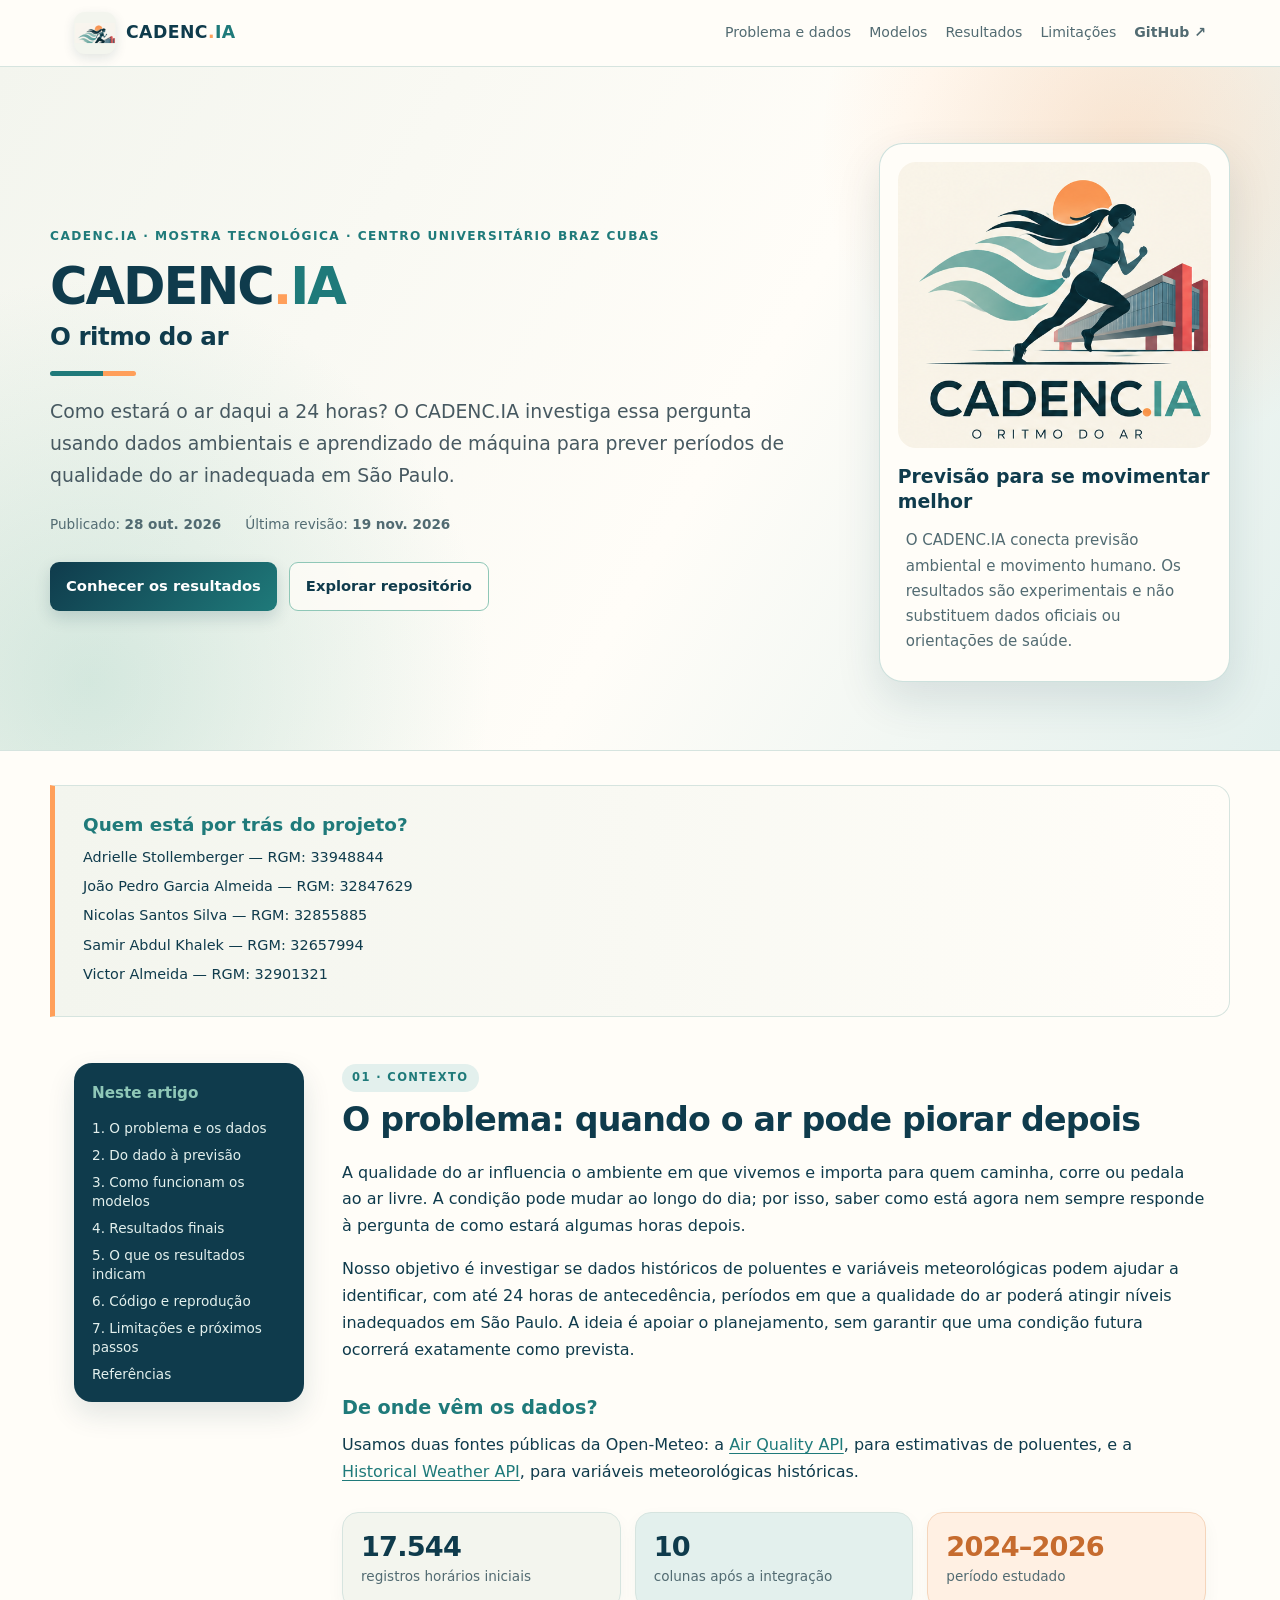
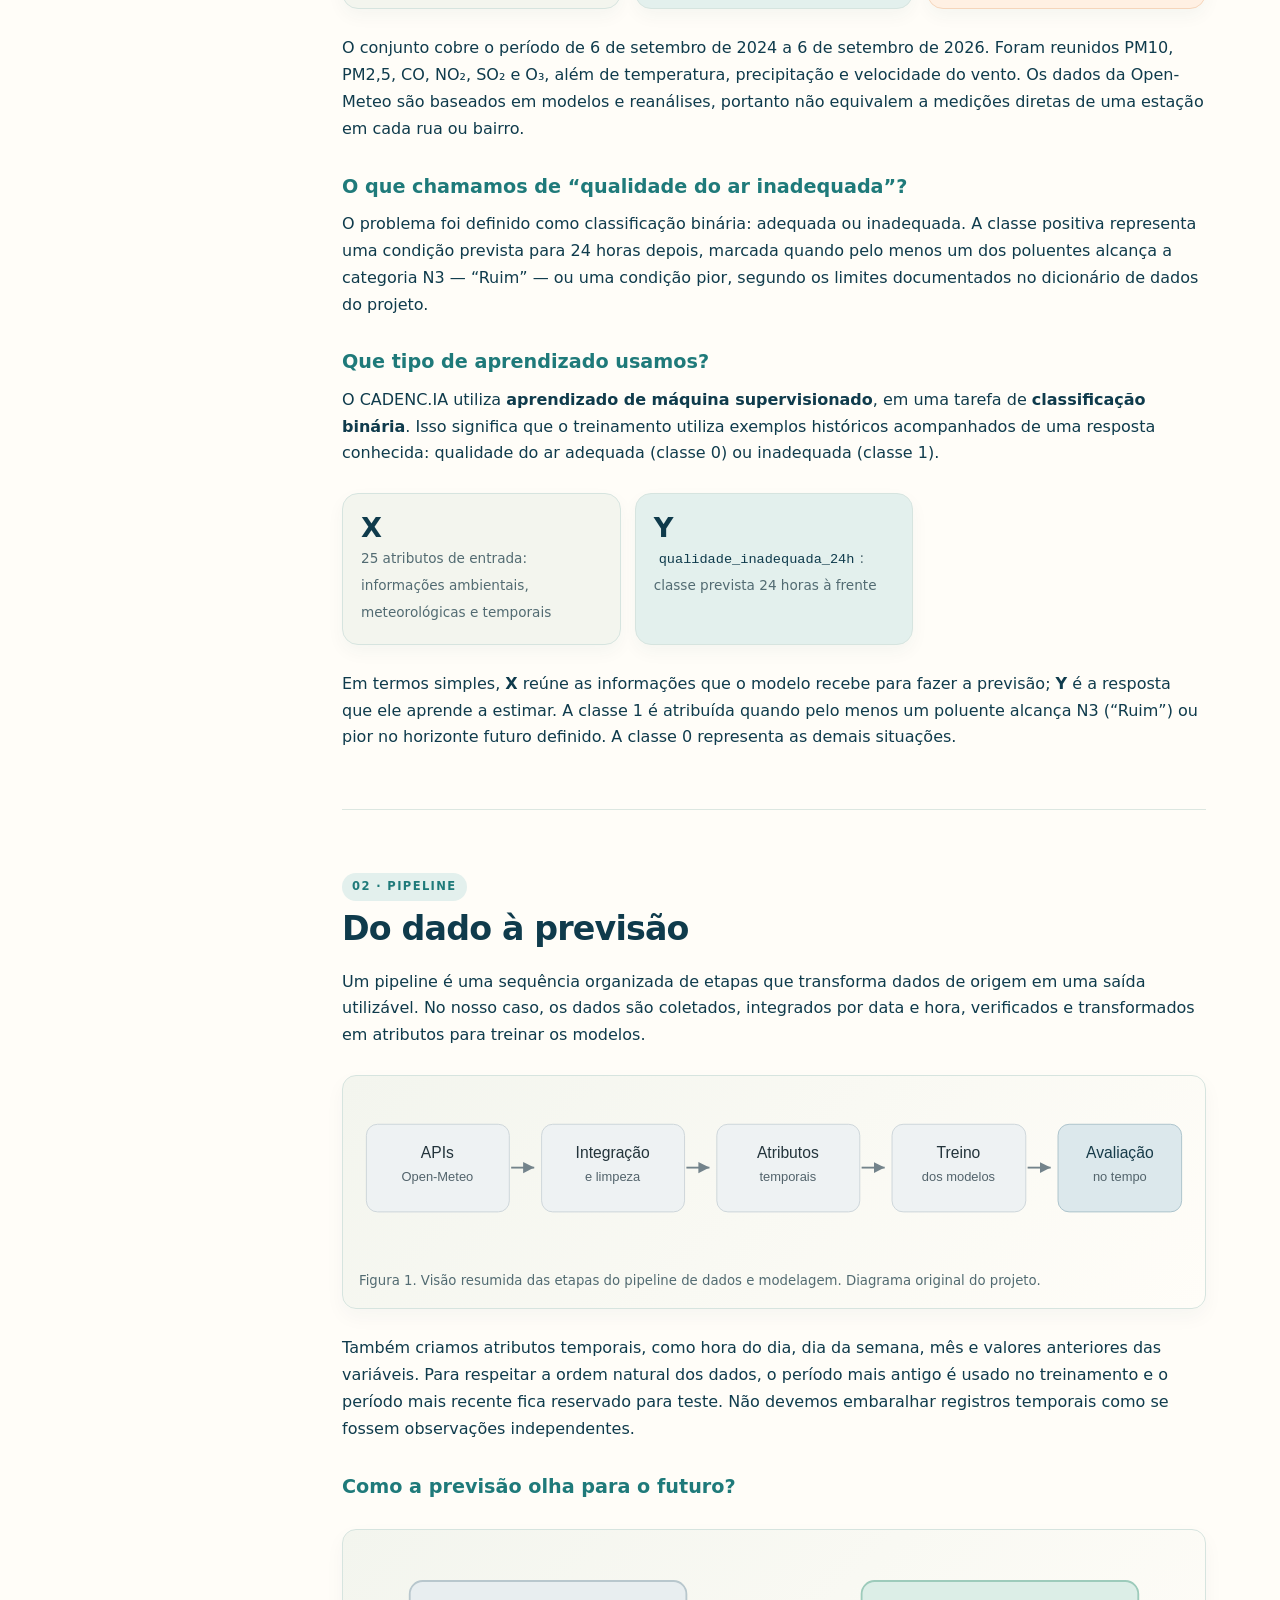
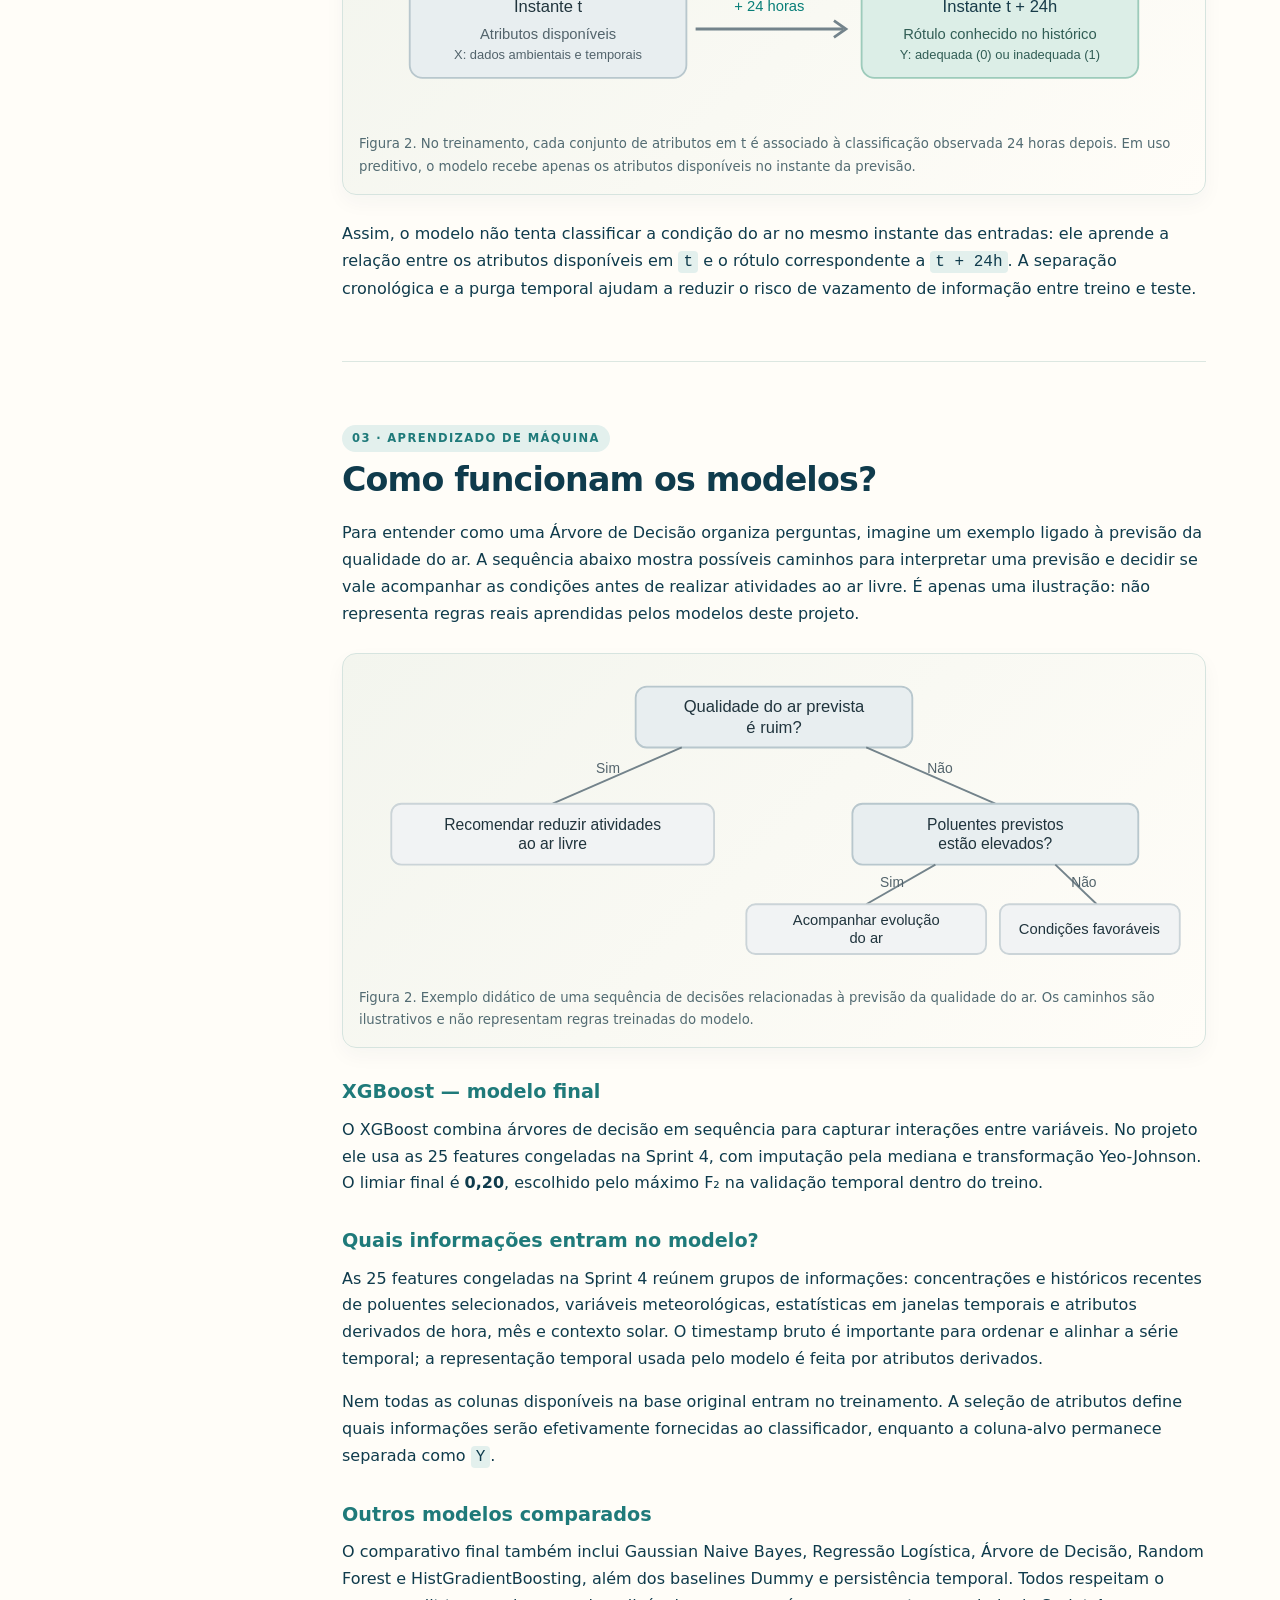
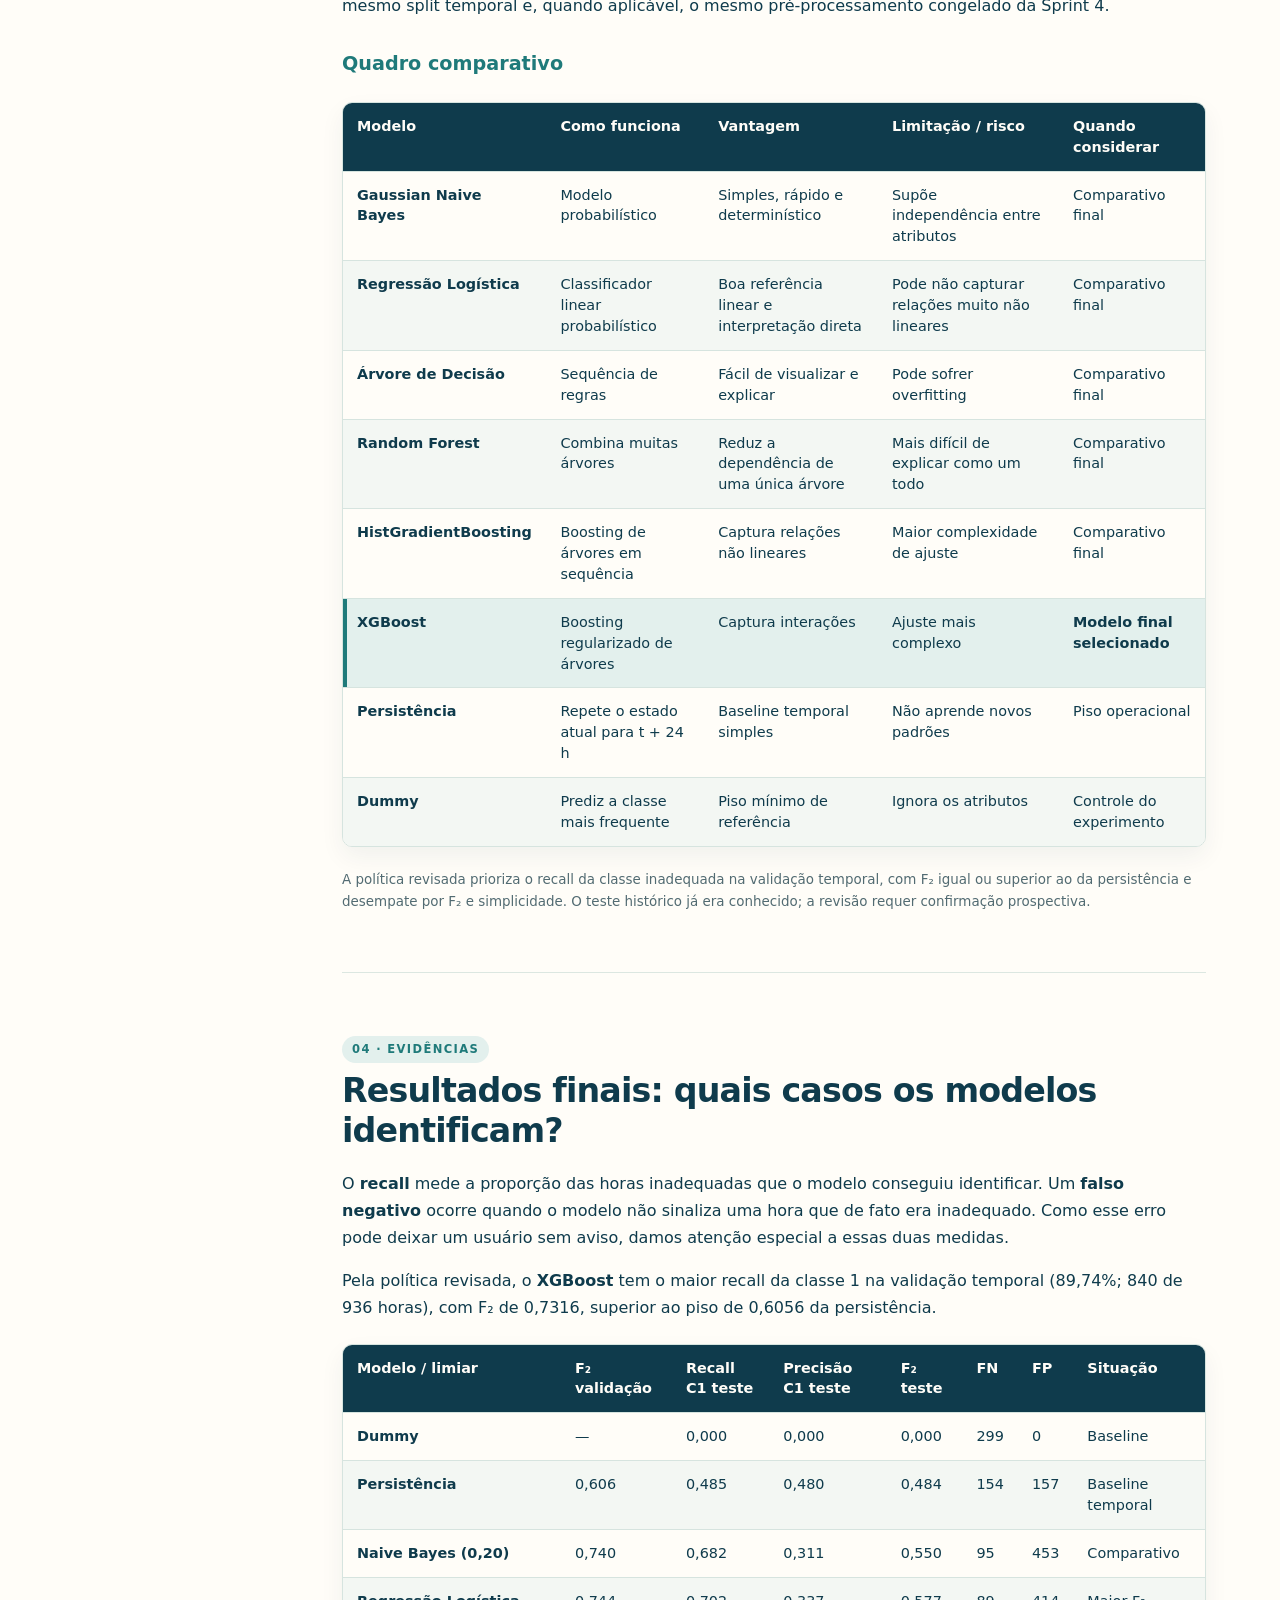
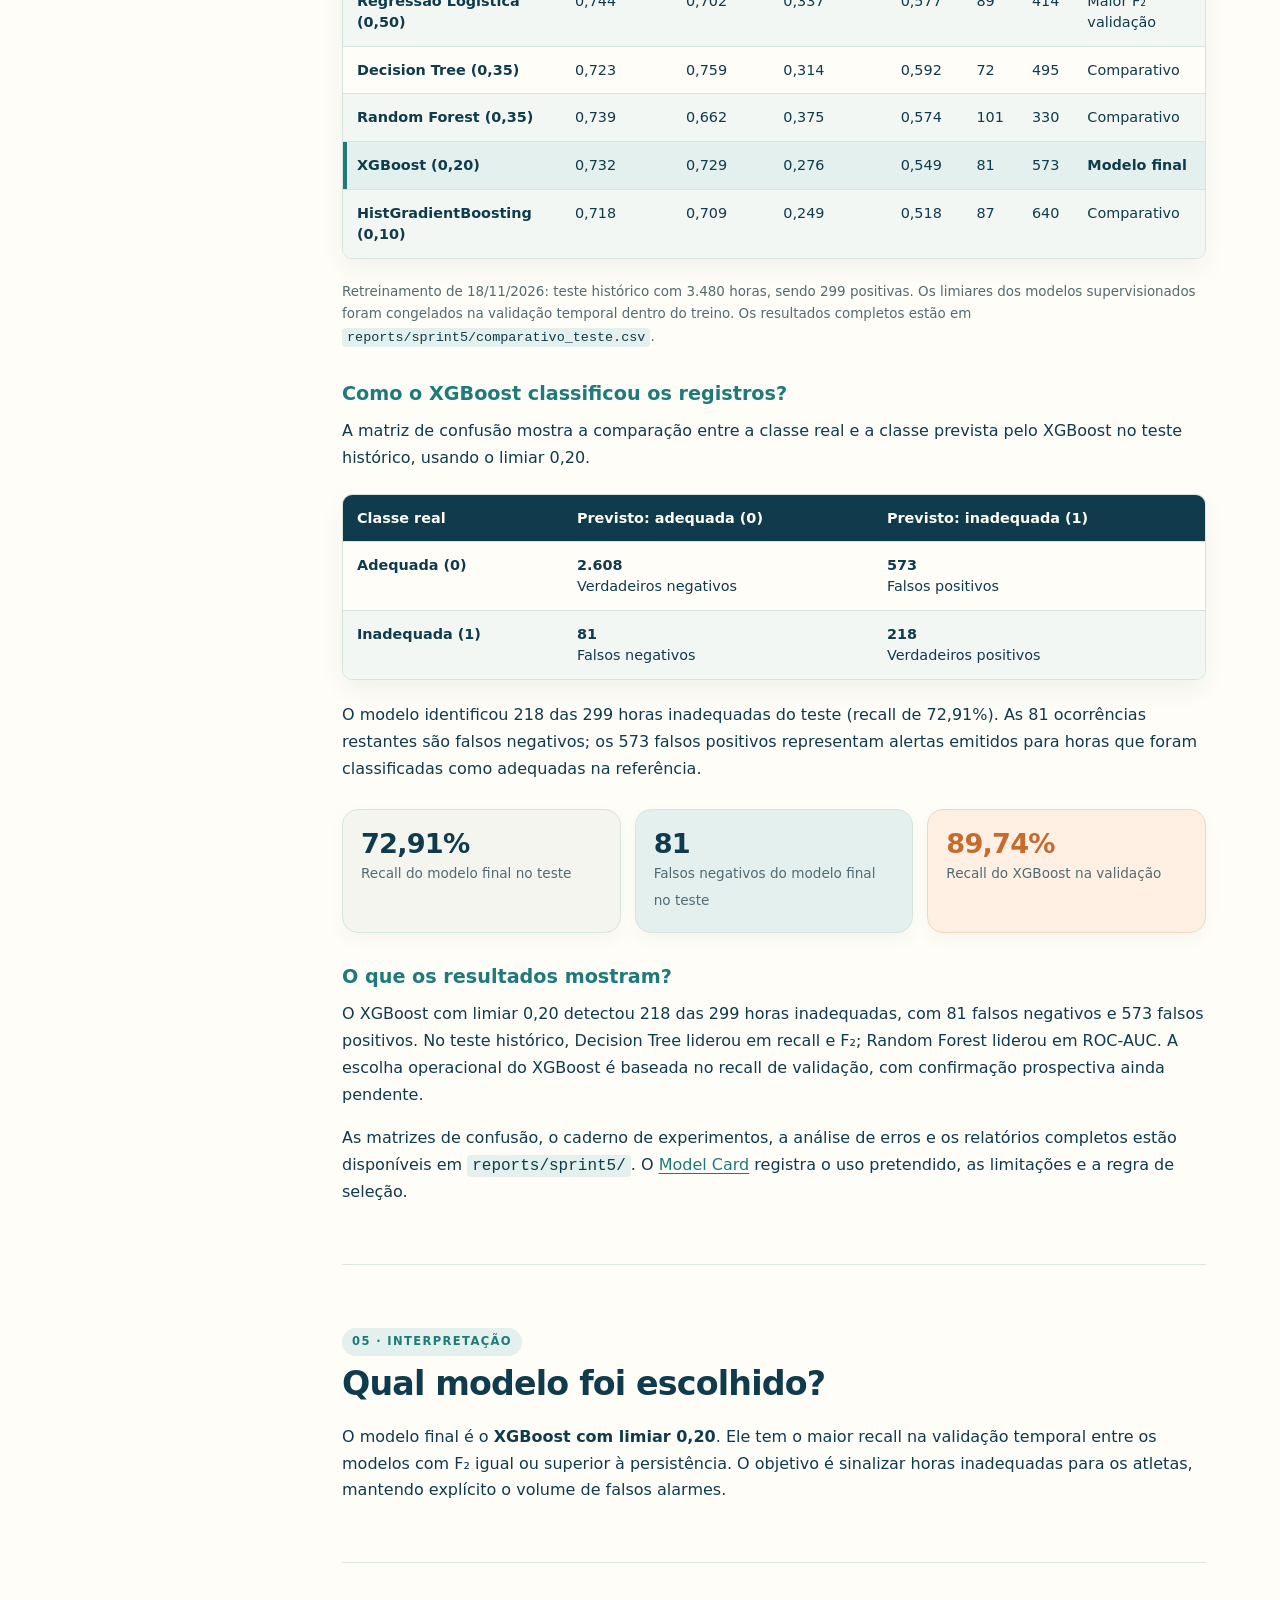
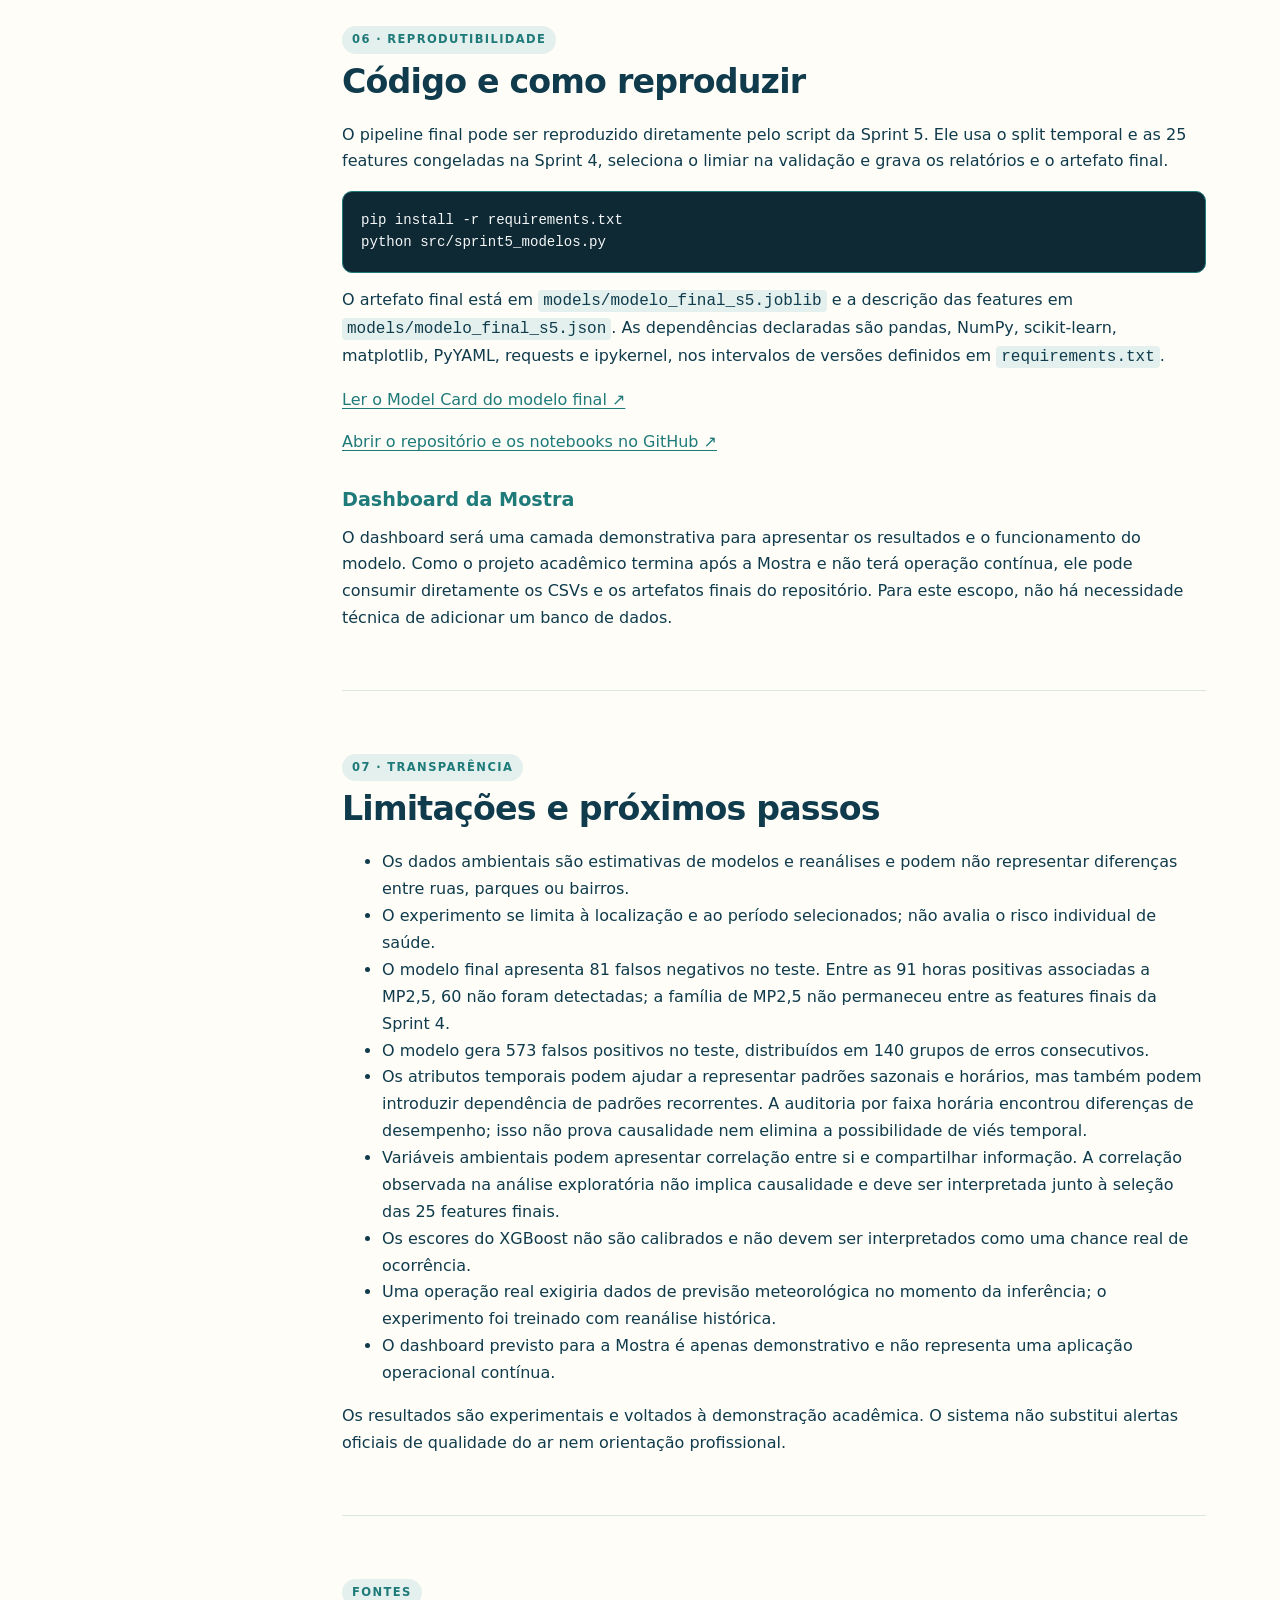
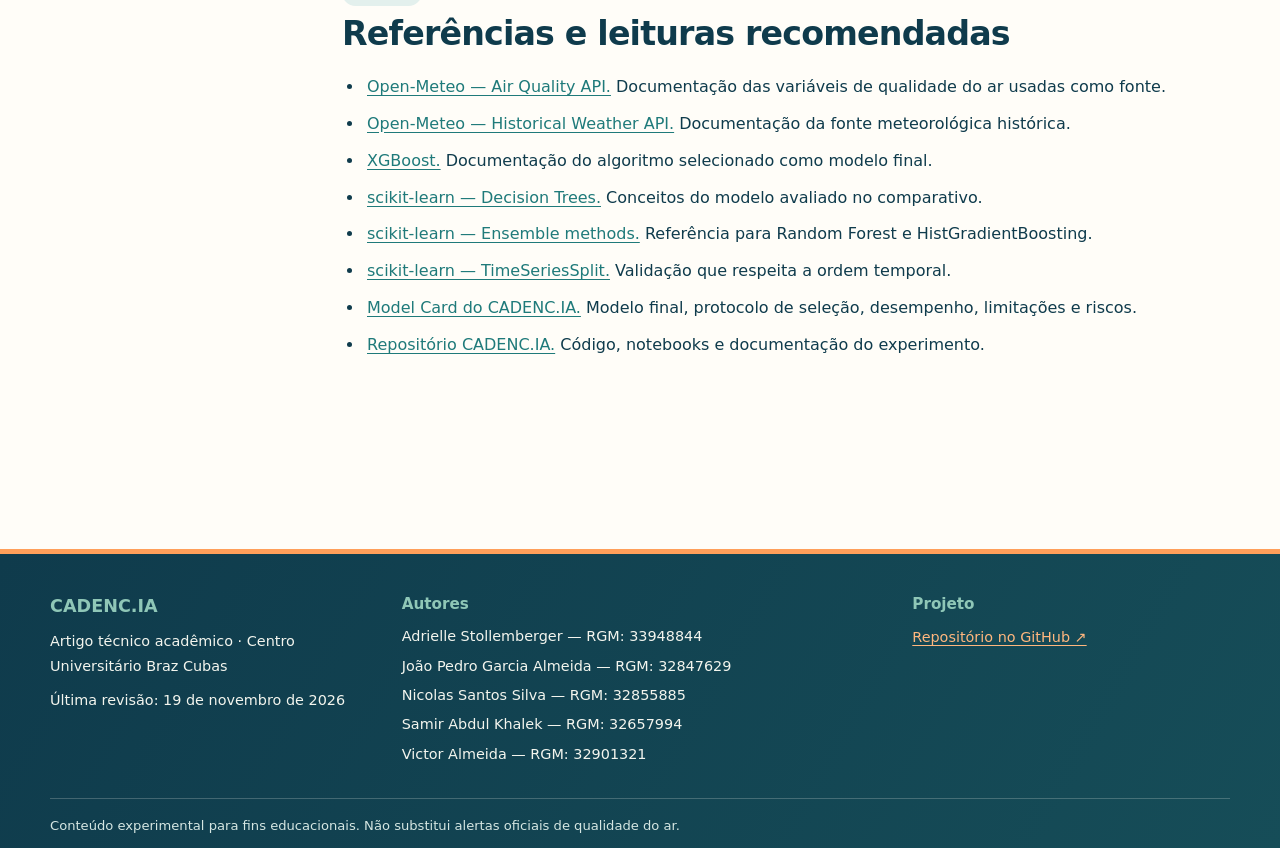
==== docs/index.html @ ec115b84 "atualização do artigo no github pages" ====
<!doctype html>
<html lang="pt-BR">
<head>
  <meta charset="utf-8">
  <meta name="viewport" content="width=device-width, initial-scale=1">
  <meta name="description" content="CADENC.IA é um projeto de inteligência artificial para prever períodos de qualidade do ar inadequada em São Paulo.">
  <title>CADENC.IA | O ritmo do ar</title>
  <link rel="stylesheet" href="assets/style.css">
</head>
<body>
  <a class="skip-link" href="#conteudo">Pular para o conteúdo</a>
  <header class="site-header">
    <div class="nav-wrap">
      <a class="brand" href="#inicio" aria-label="CADENC.IA, início">
        <img class="brand-mark" src="assets/cadencia-icone-clara.png" alt="" aria-hidden="true">
        <span>CADENC<span class="brand-dot">.</span><span class="brand-ia">IA</span></span>
      </a>
      <button class="menu-toggle" aria-expanded="false" aria-controls="site-nav">Menu</button>
      <nav id="site-nav" aria-label="Navegação principal">
        <a href="#problema">Problema e dados</a>
        <a href="#modelos">Modelos</a>
        <a href="#resultados">Resultados</a>
        <a href="#limitacoes">Limitações</a>
        <a class="nav-link" href="https://github.com/Adri22K/Projeto-TrilhaB" target="_blank" rel="noopener noreferrer">GitHub ↗</a>
      </nav>
    </div>
  </header>

  <main id="conteudo">
    <section class="hero" id="inicio">
      <div class="hero-copy">
        <p class="eyebrow">CADENC.IA · Mostra Tecnológica · Centro Universitário Braz Cubas</p>
        <h1><span class="wordmark">CADENC<span class="brand-dot">.</span><span class="brand-ia">IA</span></span><span class="hero-title-sub">O ritmo do ar</span></h1>
        <p class="hero-lead">Como estará o ar daqui a 24 horas? O CADENC.IA investiga essa pergunta usando dados ambientais e aprendizado de máquina para prever períodos de qualidade do ar inadequada em São Paulo.</p>
        <div class="meta-line"><span>Publicado: <strong>28 out. 2026</strong></span><span>Última revisão: <strong>19 nov. 2026</strong></span></div>
        <div class="hero-actions">
          <a class="button button-primary" href="#resultados">Conhecer os resultados</a>
          <a class="button button-secondary" href="https://github.com/Adri22K/Projeto-TrilhaB" target="_blank" rel="noopener noreferrer">Explorar repositório</a>
        </div>
      </div>
      <aside class="hero-note">
        <img class="hero-logo" src="assets/cadencia-logo-clara.png" alt="Logo CADENC.IA em fundo claro, com pessoa correndo, linhas de vento, sol laranja e referência visual ao MASP">
        <h2>Previsão para se movimentar melhor</h2>
        <p>O CADENC.IA conecta previsão ambiental e movimento humano. Os resultados são experimentais e não substituem dados oficiais ou orientações de saúde.</p>
      </aside>
    </section>

    <section class="authors-strip" aria-labelledby="autores-abertura">
      <h2 id="autores-abertura">Quem está por trás do projeto?</h2>
      <ul class="author-list">
        <li>Adrielle Stollemberger — RGM: 33948844</li>
        <li>João Pedro Garcia Almeida — RGM: 32847629</li>
        <li>Nicolas Santos Silva — RGM: 32855885</li>
        <li>Samir Abdul Khalek — RGM: 32657994</li>
        <li>Victor Almeida — RGM: 32901321</li>
      </ul>
    </section>

    <div class="content-grid">
      <aside class="toc">
        <h2>Neste artigo</h2>
        <nav aria-label="Índice do artigo">
          <a href="#problema">1. O problema e os dados</a>
          <a href="#pipeline">2. Do dado à previsão</a>
          <a href="#modelos">3. Como funcionam os modelos</a>
          <a href="#resultados">4. Resultados finais</a>
          <a href="#recomendacao">5. O que os resultados indicam</a>
          <a href="#reproducao">6. Código e reprodução</a>
          <a href="#limitacoes">7. Limitações e próximos passos</a>
          <a href="#referencias">Referências</a>
        </nav>
      </aside>

      <article class="article">
        <section id="problema">
          <p class="section-kicker">01 · Contexto</p>
          <h2>O problema: quando o ar pode piorar depois</h2>
          <p>A qualidade do ar influencia o ambiente em que vivemos e importa para quem caminha, corre ou pedala ao ar livre. A condição pode mudar ao longo do dia; por isso, saber como está agora nem sempre responde à pergunta de como estará algumas horas depois.</p>
          <p>Nosso objetivo é investigar se dados históricos de poluentes e variáveis meteorológicas podem ajudar a identificar, com até 24 horas de antecedência, períodos em que a qualidade do ar poderá atingir níveis inadequados em São Paulo. A ideia é apoiar o planejamento, sem garantir que uma condição futura ocorrerá exatamente como prevista.</p>
          <h3>De onde vêm os dados?</h3>
          <p>Usamos duas fontes públicas da Open-Meteo: a <a href="https://open-meteo.com/en/docs/air-quality-api" target="_blank" rel="noopener noreferrer">Air Quality API</a>, para estimativas de poluentes, e a <a href="https://open-meteo.com/en/docs/historical-weather-api" target="_blank" rel="noopener noreferrer">Historical Weather API</a>, para variáveis meteorológicas históricas.</p>
          <div class="stat-row">
            <div class="stat"><strong>17.544</strong><span>registros horários iniciais</span></div>
            <div class="stat"><strong>10</strong><span>colunas após a integração</span></div>
            <div class="stat"><strong>2024–2026</strong><span>período estudado</span></div>
          </div>
          <p>O conjunto cobre o período de 6 de setembro de 2024 a 6 de setembro de 2026. Foram reunidos PM10, PM2,5, CO, NO₂, SO₂ e O₃, além de temperatura, precipitação e velocidade do vento. Os dados da Open-Meteo são baseados em modelos e reanálises, portanto não equivalem a medições diretas de uma estação em cada rua ou bairro.</p>
          <h3>O que chamamos de “qualidade do ar inadequada”?</h3>
          <p>O problema foi definido como classificação binária: adequada ou inadequada. A classe positiva representa uma condição prevista para 24 horas depois, marcada quando pelo menos um dos poluentes alcança a categoria N3 — “Ruim” — ou uma condição pior, segundo os limites documentados no dicionário de dados do projeto.</p>
          <h3>Que tipo de aprendizado usamos?</h3>
          <p>O CADENC.IA utiliza <strong>aprendizado de máquina supervisionado</strong>, em uma tarefa de <strong>classificação binária</strong>. Isso significa que o treinamento utiliza exemplos históricos acompanhados de uma resposta conhecida: qualidade do ar adequada (classe 0) ou inadequada (classe 1).</p>
          <div class="stat-row">
            <div class="stat"><strong>X</strong><span>25 atributos de entrada: informações ambientais, meteorológicas e temporais</span></div>
            <div class="stat"><strong>Y</strong><span><code>qualidade_inadequada_24h</code>: classe prevista 24 horas à frente</span></div>
          </div>
          <p>Em termos simples, <strong>X</strong> reúne as informações que o modelo recebe para fazer a previsão; <strong>Y</strong> é a resposta que ele aprende a estimar. A classe 1 é atribuída quando pelo menos um poluente alcança N3 (“Ruim”) ou pior no horizonte futuro definido. A classe 0 representa as demais situações.</p>
        </section>

        <section id="pipeline">
          <p class="section-kicker">02 · Pipeline</p>
          <h2>Do dado à previsão</h2>
          <p>Um pipeline é uma sequência organizada de etapas que transforma dados de origem em uma saída utilizável. No nosso caso, os dados são coletados, integrados por data e hora, verificados e transformados em atributos para treinar os modelos.</p>
          <figure class="diagram">
            <svg viewBox="0 0 900 180" role="img" aria-labelledby="pipeline-title pipeline-desc">
              <title id="pipeline-title">Etapas do pipeline do CADENC.IA</title>
              <desc id="pipeline-desc">Fluxo da coleta em APIs públicas para integração e tratamento, criação de atributos, treinamento e avaliação temporal dos modelos.</desc>
              <defs><marker id="arrow" markerWidth="8" markerHeight="8" refX="6" refY="3" orient="auto"><path d="M0,0 L6,3 L0,6 Z" fill="#73838b"/></marker></defs>
              <g font-family="Arial, sans-serif" font-size="17" text-anchor="middle">
                <rect x="8" y="35" width="155" height="95" rx="12" fill="#eef2f3" stroke="#cbd4d8"/><text x="85" y="72" fill="#23343b">APIs</text><text x="85" y="96" fill="#52636b" font-size="14">Open-Meteo</text>
                <path d="M165 82 H190" stroke="#73838b" stroke-width="2" marker-end="url(#arrow)"/>
                <rect x="198" y="35" width="155" height="95" rx="12" fill="#eef2f3" stroke="#cbd4d8"/><text x="275" y="72" fill="#23343b">Integração</text><text x="275" y="96" fill="#52636b" font-size="14">e limpeza</text>
                <path d="M355 82 H380" stroke="#73838b" stroke-width="2" marker-end="url(#arrow)"/>
                <rect x="388" y="35" width="155" height="95" rx="12" fill="#eef2f3" stroke="#cbd4d8"/><text x="465" y="72" fill="#23343b">Atributos</text><text x="465" y="96" fill="#52636b" font-size="14">temporais</text>
                <path d="M545 82 H570" stroke="#73838b" stroke-width="2" marker-end="url(#arrow)"/>
                <rect x="578" y="35" width="145" height="95" rx="12" fill="#eef2f3" stroke="#cbd4d8"/><text x="650" y="72" fill="#23343b">Treino</text><text x="650" y="96" fill="#52636b" font-size="14">dos modelos</text>
                <path d="M725 82 H750" stroke="#73838b" stroke-width="2" marker-end="url(#arrow)"/>
                <rect x="758" y="35" width="134" height="95" rx="12" fill="#dce8ec" stroke="#a9c0c9"/><text x="825" y="72" fill="#173b49">Avaliação</text><text x="825" y="96" fill="#52636b" font-size="14">no tempo</text>
              </g>
            </svg>
            <figcaption>Figura 1. Visão resumida das etapas do pipeline de dados e modelagem. Diagrama original do projeto.</figcaption>
          </figure>
          <p>Também criamos atributos temporais, como hora do dia, dia da semana, mês e valores anteriores das variáveis. Para respeitar a ordem natural dos dados, o período mais antigo é usado no treinamento e o período mais recente fica reservado para teste. Não devemos embaralhar registros temporais como se fossem observações independentes.</p>
          <h3>Como a previsão olha para o futuro?</h3>
          <figure class="diagram">
            <svg viewBox="0 0 900 190" role="img" aria-labelledby="future-title future-desc">
              <title id="future-title">Previsão da qualidade do ar 24 horas à frente</title>
              <desc id="future-desc">As variáveis de entrada são observadas no instante t; o rótulo usado no treinamento corresponde à condição de qualidade do ar em t mais 24 horas.</desc>
              <g font-family="Arial, sans-serif" text-anchor="middle">
                <rect x="55" y="38" width="300" height="105" rx="14" fill="#e8eef0" stroke="#b8c7cd" stroke-width="2"/>
                <text x="205" y="72" font-size="18" fill="#20343d">Instante t</text>
                <text x="205" y="101" font-size="16" fill="#52636b">Atributos disponíveis</text>
                <text x="205" y="123" font-size="14" fill="#52636b">X: dados ambientais e temporais</text>
                <path d="M365 90 H525" stroke="#73838b" stroke-width="3"/>
                <path d="M515 81 L528 90 L515 99" fill="none" stroke="#73838b" stroke-width="3"/>
                <text x="445" y="70" font-size="16" fill="#087e78">+ 24 horas</text>
                <rect x="545" y="38" width="300" height="105" rx="14" fill="#dceee7" stroke="#9dcbbb" stroke-width="2"/>
                <text x="695" y="72" font-size="18" fill="#173b49">Instante t + 24h</text>
                <text x="695" y="101" font-size="16" fill="#315d55">Rótulo conhecido no histórico</text>
                <text x="695" y="123" font-size="14" fill="#315d55">Y: adequada (0) ou inadequada (1)</text>
              </g>
            </svg>
            <figcaption>Figura 2. No treinamento, cada conjunto de atributos em t é associado à classificação observada 24 horas depois. Em uso preditivo, o modelo recebe apenas os atributos disponíveis no instante da previsão.</figcaption>
          </figure>
          <p>Assim, o modelo não tenta classificar a condição do ar no mesmo instante das entradas: ele aprende a relação entre os atributos disponíveis em <code>t</code> e o rótulo correspondente a <code>t + 24h</code>. A separação cronológica e a purga temporal ajudam a reduzir o risco de vazamento de informação entre treino e teste.</p>
        </section>

        <section id="modelos">
          <p class="section-kicker">03 · Aprendizado de máquina</p>
          <h2>Como funcionam os modelos?</h2>
          <p>Para entender como uma Árvore de Decisão organiza perguntas, imagine um exemplo ligado à previsão da qualidade do ar. A sequência abaixo mostra possíveis caminhos para interpretar uma previsão e decidir se vale acompanhar as condições antes de realizar atividades ao ar livre. É apenas uma ilustração: não representa regras reais aprendidas pelos modelos deste projeto.</p>
          <figure class="diagram">
            <svg viewBox="0 0 900 330" role="img" aria-labelledby="tree-title tree-desc">
              <title id="tree-title">Exemplo didático de decisões sobre a qualidade do ar</title>
              <desc id="tree-desc">A pergunta inicial é se a qualidade do ar prevista é ruim. Se sim, recomenda-se reduzir atividades ao ar livre. Se não, verifica-se se os poluentes previstos estão elevados. Se estiverem, acompanha-se a evolução do ar; caso contrário, as condições são consideradas favoráveis neste exemplo ilustrativo.</desc>
              <g font-family="Arial, sans-serif" text-anchor="middle">
                <rect x="300" y="18" width="300" height="66" rx="12" fill="#e8eef0" stroke="#b8c7cd" stroke-width="2"/>
                <text x="450" y="46" font-size="18" fill="#20343d">Qualidade do ar prevista</text>
                <text x="450" y="68" font-size="18" fill="#20343d">é ruim?</text>
                <path d="M350 84 L210 145" stroke="#73838b" stroke-width="2" fill="none"/>
                <path d="M550 84 L690 145" stroke="#73838b" stroke-width="2" fill="none"/>
                <text x="270" y="112" font-size="15" fill="#52636b">Sim</text>
                <text x="630" y="112" font-size="15" fill="#52636b">Não</text>
                <rect x="35" y="145" width="350" height="66" rx="11" fill="#f1f3f4" stroke="#cbd4d8" stroke-width="2"/>
                <text x="210" y="173" font-size="17" fill="#20343d">Recomendar reduzir atividades</text>
                <text x="210" y="194" font-size="17" fill="#20343d">ao ar livre</text>
                <rect x="535" y="145" width="310" height="66" rx="11" fill="#e8eef0" stroke="#b8c7cd" stroke-width="2"/>
                <text x="690" y="173" font-size="17" fill="#20343d">Poluentes previstos</text>
                <text x="690" y="194" font-size="17" fill="#20343d">estão elevados?</text>
                <path d="M625 211 L550 254" stroke="#73838b" stroke-width="2" fill="none"/>
                <path d="M755 211 L800 254" stroke="#73838b" stroke-width="2" fill="none"/>
                <text x="578" y="235" font-size="15" fill="#52636b">Sim</text>
                <text x="786" y="235" font-size="15" fill="#52636b">Não</text>
                <rect x="420" y="254" width="260" height="54" rx="10" fill="#f1f3f4" stroke="#cbd4d8" stroke-width="2"/>
                <text x="550" y="276" font-size="16" fill="#20343d">Acompanhar evolução</text>
                <text x="550" y="296" font-size="16" fill="#20343d">do ar</text>
                <rect x="695" y="254" width="195" height="54" rx="10" fill="#f1f3f4" stroke="#cbd4d8" stroke-width="2"/>
                <text x="792" y="286" font-size="16" fill="#20343d">Condições favoráveis</text>
              </g>
            </svg>
            <figcaption>Figura 2. Exemplo didático de uma sequência de decisões relacionadas à previsão da qualidade do ar. Os caminhos são ilustrativos e não representam regras treinadas do modelo.</figcaption>
          </figure>
          <h3>XGBoost — modelo final</h3>
          <p>O XGBoost combina árvores de decisão em sequência para capturar interações entre variáveis. No projeto ele usa as 25 features congeladas na Sprint 4, com imputação pela mediana e transformação Yeo-Johnson. O limiar final é <strong>0,20</strong>, escolhido pelo máximo F₂ na validação temporal dentro do treino.</p>
          <h3>Quais informações entram no modelo?</h3>
          <p>As 25 features congeladas na Sprint 4 reúnem grupos de informações: concentrações e históricos recentes de poluentes selecionados, variáveis meteorológicas, estatísticas em janelas temporais e atributos derivados de hora, mês e contexto solar. O timestamp bruto é importante para ordenar e alinhar a série temporal; a representação temporal usada pelo modelo é feita por atributos derivados.</p>
          <p>Nem todas as colunas disponíveis na base original entram no treinamento. A seleção de atributos define quais informações serão efetivamente fornecidas ao classificador, enquanto a coluna-alvo permanece separada como <code>Y</code>.</p>
          <h3>Outros modelos comparados</h3>
          <p>O comparativo final também inclui Gaussian Naive Bayes, Regressão Logística, Árvore de Decisão, Random Forest e HistGradientBoosting, além dos baselines Dummy e persistência temporal. Todos respeitam o mesmo split temporal e, quando aplicável, o mesmo pré-processamento congelado da Sprint 4.</p>
          <h3>Quadro comparativo</h3>
          <div class="table-wrap">
            <table>
              <thead><tr><th>Modelo</th><th>Como funciona</th><th>Vantagem</th><th>Limitação / risco</th><th>Quando considerar</th></tr></thead>
              <tbody>
                <tr><th>Gaussian Naive Bayes</th><td>Modelo probabilístico</td><td>Simples, rápido e determinístico</td><td>Supõe independência entre atributos</td><td>Comparativo final</td></tr>
                <tr><th>Regressão Logística</th><td>Classificador linear probabilístico</td><td>Boa referência linear e interpretação direta</td><td>Pode não capturar relações muito não lineares</td><td>Comparativo final</td></tr>
                <tr><th>Árvore de Decisão</th><td>Sequência de regras</td><td>Fácil de visualizar e explicar</td><td>Pode sofrer overfitting</td><td>Comparativo final</td></tr>
                <tr><th>Random Forest</th><td>Combina muitas árvores</td><td>Reduz a dependência de uma única árvore</td><td>Mais difícil de explicar como um todo</td><td>Comparativo final</td></tr>
                <tr><th>HistGradientBoosting</th><td>Boosting de árvores em sequência</td><td>Captura relações não lineares</td><td>Maior complexidade de ajuste</td><td>Comparativo final</td></tr>
                <tr class="highlight"><th>XGBoost</th><td>Boosting regularizado de árvores</td><td>Captura interações</td><td>Ajuste mais complexo</td><td><strong>Modelo final selecionado</strong></td></tr>
                <tr><th>Persistência</th><td>Repete o estado atual para t + 24 h</td><td>Baseline temporal simples</td><td>Não aprende novos padrões</td><td>Piso operacional</td></tr>
                <tr><th>Dummy</th><td>Prediz a classe mais frequente</td><td>Piso mínimo de referência</td><td>Ignora os atributos</td><td>Controle do experimento</td></tr>
              </tbody>
            </table>
          </div>
          <p class="small-note">A política revisada prioriza o recall da classe inadequada na validação temporal, com F₂ igual ou superior ao da persistência e desempate por F₂ e simplicidade. O teste histórico já era conhecido; a revisão requer confirmação prospectiva.</p>
        </section>

        <section id="resultados">
          <p class="section-kicker">04 · Evidências</p>
          <h2>Resultados finais: quais casos os modelos identificam?</h2>
          <p>O <strong>recall</strong> mede a proporção das horas inadequadas que o modelo conseguiu identificar. Um <strong>falso negativo</strong> ocorre quando o modelo não sinaliza uma hora que de fato era inadequado. Como esse erro pode deixar um usuário sem aviso, damos atenção especial a essas duas medidas.</p>
          <p>Pela política revisada, o <strong>XGBoost</strong> tem o maior recall da classe 1 na validação temporal (89,74%; 840 de 936 horas), com F₂ de 0,7316, superior ao piso de 0,6056 da persistência.</p>
          <div class="table-wrap">
            <table>
              <thead><tr><th>Modelo / limiar</th><th>F₂ validação</th><th>Recall C1 teste</th><th>Precisão C1 teste</th><th>F₂ teste</th><th>FN</th><th>FP</th><th>Situação</th></tr></thead>
              <tbody>
                <tr><th>Dummy</th><td>—</td><td>0,000</td><td>0,000</td><td>0,000</td><td>299</td><td>0</td><td>Baseline</td></tr>
                <tr><th>Persistência</th><td>0,606</td><td>0,485</td><td>0,480</td><td>0,484</td><td>154</td><td>157</td><td>Baseline temporal</td></tr>
                <tr><th>Naive Bayes (0,20)</th><td>0,740</td><td>0,682</td><td>0,311</td><td>0,550</td><td>95</td><td>453</td><td>Comparativo</td></tr>
                <tr><th>Regressão Logística (0,50)</th><td>0,744</td><td>0,702</td><td>0,337</td><td>0,577</td><td>89</td><td>414</td><td>Maior F₂ validação</td></tr>
                <tr><th>Decision Tree (0,35)</th><td>0,723</td><td>0,759</td><td>0,314</td><td>0,592</td><td>72</td><td>495</td><td>Comparativo</td></tr>
                <tr><th>Random Forest (0,35)</th><td>0,739</td><td>0,662</td><td>0,375</td><td>0,574</td><td>101</td><td>330</td><td>Comparativo</td></tr>
                <tr class="highlight"><th>XGBoost (0,20)</th><td>0,732</td><td>0,729</td><td>0,276</td><td>0,549</td><td>81</td><td>573</td><td><strong>Modelo final</strong></td></tr>
                <tr><th>HistGradientBoosting (0,10)</th><td>0,718</td><td>0,709</td><td>0,249</td><td>0,518</td><td>87</td><td>640</td><td>Comparativo</td></tr>
              </tbody>
            </table>
          </div>
          <p class="small-note">Retreinamento de 18/11/2026: teste histórico com 3.480 horas, sendo 299 positivas. Os limiares dos modelos supervisionados foram congelados na validação temporal dentro do treino. Os resultados completos estão em <code>reports/sprint5/comparativo_teste.csv</code>.</p>
          <h3>Como o XGBoost classificou os registros?</h3>
          <p>A matriz de confusão mostra a comparação entre a classe real e a classe prevista pelo XGBoost no teste histórico, usando o limiar 0,20.</p>
          <div class="table-wrap">
            <table>
              <thead><tr><th>Classe real</th><th>Previsto: adequada (0)</th><th>Previsto: inadequada (1)</th></tr></thead>
              <tbody>
                <tr><th>Adequada (0)</th><td><strong>2.608</strong><br>Verdadeiros negativos</td><td><strong>573</strong><br>Falsos positivos</td></tr>
                <tr><th>Inadequada (1)</th><td><strong>81</strong><br>Falsos negativos</td><td><strong>218</strong><br>Verdadeiros positivos</td></tr>
              </tbody>
            </table>
          </div>
          <p>O modelo identificou 218 das 299 horas inadequadas do teste (recall de 72,91%). As 81 ocorrências restantes são falsos negativos; os 573 falsos positivos representam alertas emitidos para horas que foram classificadas como adequadas na referência.</p>
          <div class="stat-row">
            <div class="stat"><strong>72,91%</strong><span>Recall do modelo final no teste</span></div>
            <div class="stat"><strong>81</strong><span>Falsos negativos do modelo final no teste</span></div>
            <div class="stat"><strong>89,74%</strong><span>Recall do XGBoost na validação</span></div>
          </div>
          <h3>O que os resultados mostram?</h3>
          <p>O XGBoost com limiar 0,20 detectou 218 das 299 horas inadequadas, com 81 falsos negativos e 573 falsos positivos. No teste histórico, Decision Tree liderou em recall e F₂; Random Forest liderou em ROC-AUC. A escolha operacional do XGBoost é baseada no recall de validação, com confirmação prospectiva ainda pendente.</p>
          <p>As matrizes de confusão, o caderno de experimentos, a análise de erros e os relatórios completos estão disponíveis em <code>reports/sprint5/</code>. O <a class="text-link" href="Model_Card.md">Model Card</a> registra o uso pretendido, as limitações e a regra de seleção.</p>
        </section>

        <section id="recomendacao">
          <p class="section-kicker">05 · Interpretação</p>
          <h2>Qual modelo foi escolhido?</h2>
          <p>O modelo final é o <strong>XGBoost com limiar 0,20</strong>. Ele tem o maior recall na validação temporal entre os modelos com F₂ igual ou superior à persistência. O objetivo é sinalizar horas inadequadas para os atletas, mantendo explícito o volume de falsos alarmes.</p>
        </section>

        <section id="reproducao">
          <p class="section-kicker">06 · Reprodutibilidade</p>
          <h2>Código e como reproduzir</h2>
          <p>O pipeline final pode ser reproduzido diretamente pelo script da Sprint 5. Ele usa o split temporal e as 25 features congeladas na Sprint 4, seleciona o limiar na validação e grava os relatórios e o artefato final.</p>
          <pre><code>pip install -r requirements.txt
python src/sprint5_modelos.py</code></pre>
          <p>O artefato final está em <code>models/modelo_final_s5.joblib</code> e a descrição das features em <code>models/modelo_final_s5.json</code>. As dependências declaradas são pandas, NumPy, scikit-learn, matplotlib, PyYAML, requests e ipykernel, nos intervalos de versões definidos em <code>requirements.txt</code>.</p>
          <p><a class="text-link" href="Model_Card.md">Ler o Model Card do modelo final ↗</a></p>
          <p><a class="text-link" href="https://github.com/Adri22K/Projeto-TrilhaB" target="_blank" rel="noopener noreferrer">Abrir o repositório e os notebooks no GitHub ↗</a></p>
          <h3>Dashboard da Mostra</h3>
          <p>O dashboard será uma camada demonstrativa para apresentar os resultados e o funcionamento do modelo. Como o projeto acadêmico termina após a Mostra e não terá operação contínua, ele pode consumir diretamente os CSVs e os artefatos finais do repositório. Para este escopo, não há necessidade técnica de adicionar um banco de dados.</p>
        </section>

        <section id="limitacoes">
          <p class="section-kicker">07 · Transparência</p>
          <h2>Limitações e próximos passos</h2>
          <ul>
            <li>Os dados ambientais são estimativas de modelos e reanálises e podem não representar diferenças entre ruas, parques ou bairros.</li>
            <li>O experimento se limita à localização e ao período selecionados; não avalia o risco individual de saúde.</li>
            <li>O modelo final apresenta 81 falsos negativos no teste. Entre as 91 horas positivas associadas a MP2,5, 60 não foram detectadas; a família de MP2,5 não permaneceu entre as features finais da Sprint 4.</li>
            <li>O modelo gera 573 falsos positivos no teste, distribuídos em 140 grupos de erros consecutivos.</li>
            <li>Os atributos temporais podem ajudar a representar padrões sazonais e horários, mas também podem introduzir dependência de padrões recorrentes. A auditoria por faixa horária encontrou diferenças de desempenho; isso não prova causalidade nem elimina a possibilidade de viés temporal.</li>
            <li>Variáveis ambientais podem apresentar correlação entre si e compartilhar informação. A correlação observada na análise exploratória não implica causalidade e deve ser interpretada junto à seleção das 25 features finais.</li>
            <li>Os escores do XGBoost não são calibrados e não devem ser interpretados como uma chance real de ocorrência.</li>
            <li>Uma operação real exigiria dados de previsão meteorológica no momento da inferência; o experimento foi treinado com reanálise histórica.</li>
            <li>O dashboard previsto para a Mostra é apenas demonstrativo e não representa uma aplicação operacional contínua.</li>
          </ul>
          <p>Os resultados são experimentais e voltados à demonstração acadêmica. O sistema não substitui alertas oficiais de qualidade do ar nem orientação profissional.</p>
        </section>

        <section id="referencias">
          <p class="section-kicker">Fontes</p>
          <h2>Referências e leituras recomendadas</h2>
          <ul class="reference-list">
            <li><a href="https://open-meteo.com/en/docs/air-quality-api" target="_blank" rel="noopener noreferrer">Open-Meteo — Air Quality API.</a> Documentação das variáveis de qualidade do ar usadas como fonte.</li>
            <li><a href="https://open-meteo.com/en/docs/historical-weather-api" target="_blank" rel="noopener noreferrer">Open-Meteo — Historical Weather API.</a> Documentação da fonte meteorológica histórica.</li>
            <li><a href="https://xgboost.readthedocs.io/" target="_blank" rel="noopener noreferrer">XGBoost.</a> Documentação do algoritmo selecionado como modelo final.</li>
            <li><a href="https://scikit-learn.org/stable/modules/tree.html" target="_blank" rel="noopener noreferrer">scikit-learn — Decision Trees.</a> Conceitos do modelo avaliado no comparativo.</li>
            <li><a href="https://scikit-learn.org/stable/modules/ensemble.html" target="_blank" rel="noopener noreferrer">scikit-learn — Ensemble methods.</a> Referência para Random Forest e HistGradientBoosting.</li>
            <li><a href="https://scikit-learn.org/stable/modules/generated/sklearn.model_selection.TimeSeriesSplit.html" target="_blank" rel="noopener noreferrer">scikit-learn — TimeSeriesSplit.</a> Validação que respeita a ordem temporal.</li>
            <li><a href="Model_Card.md">Model Card do CADENC.IA.</a> Modelo final, protocolo de seleção, desempenho, limitações e riscos.</li>
            <li><a href="https://github.com/Adri22K/Projeto-TrilhaB" target="_blank" rel="noopener noreferrer">Repositório CADENC.IA.</a> Código, notebooks e documentação do experimento.</li>
          </ul>
        </section>
      </article>
    </div>
  </main>

  <footer class="site-footer">
    <div class="footer-grid">
      <div>
        <h2>CADENC.IA</h2>
        <p>Artigo técnico acadêmico · Centro Universitário Braz Cubas</p>
        <p>Última revisão: 19 de novembro de 2026</p>
      </div>
      <div>
        <h3>Autores</h3>
        <ul class="author-list">
          <li>Adrielle Stollemberger — RGM: 33948844</li>
          <li>João Pedro Garcia Almeida — RGM: 32847629</li>
          <li>Nicolas Santos Silva — RGM: 32855885</li>
          <li>Samir Abdul Khalek — RGM: 32657994</li>
          <li>Victor Almeida — RGM: 32901321</li>
        </ul>
      </div>
      <div>
        <h3>Projeto</h3>
        <p><a href="https://github.com/Adri22K/Projeto-TrilhaB" target="_blank" rel="noopener noreferrer">Repositório no GitHub ↗</a></p>
      </div>
    </div>
    <p class="footer-bottom">Conteúdo experimental para fins educacionais. Não substitui alertas oficiais de qualidade do ar.</p>
  </footer>
  <script src="assets/script.js"></script>
</body>
</html>
---- docs/assets/style.css ----
/* CADENC.IA — estilos responsivos para GitHub Pages */
:root {
  --ink: #0f3b4c;
  --muted: #526b72;
  --line: #d9e5e3;
  --paper: #ffffff;
  --soft: #f3f5ee;
  --soft-blue: #e3f0ed;
  --accent: #1f7a7a;
  --accent-dark: #0f3b4c;
  --warning: #f6f2e9;
  --max: 1180px;
}
* { box-sizing: border-box; }
html { scroll-behavior: smooth; scroll-padding-top: 88px; }
body { margin: 0; font-family: system-ui, -apple-system, BlinkMacSystemFont, "Segoe UI", sans-serif; color: var(--ink); background: var(--paper); line-height: 1.68; }
a { color: var(--accent); text-underline-offset: 3px; }
a:hover { color: var(--accent-dark); }
a:focus-visible, button:focus-visible { outline: 3px solid #8aaab7; outline-offset: 3px; }
.skip-link { position: absolute; left: -9999px; top: 8px; padding: 8px 12px; background: white; z-index: 100; }
.skip-link:focus { left: 8px; }
.site-header { background: rgba(255,255,255,.97); border-bottom: 1px solid var(--line); position: sticky; top: 0; z-index: 20; }
.nav-wrap { max-width: var(--max); margin: auto; padding: 12px 24px; display: flex; gap: 24px; align-items: center; justify-content: space-between; }
.brand { display: flex; align-items: center; gap: 10px; color: var(--ink); font-weight: 750; text-decoration: none; white-space: nowrap; }
.brand-mark { display: grid; place-items: center; width: 36px; height: 36px; border-radius: 10px; background: var(--accent-dark); color: #8fc7b7; font-size: 13px; letter-spacing: .04em; }
.brand-dot { color: #ff9f5a; }
.brand-ia { color: #1f7a7a; }
.hero-logo { display: block; width: min(100%, 230px); height: auto; margin: 0 auto 16px; border-radius: 14px; }
#site-nav { display: flex; align-items: center; gap: 18px; }
#site-nav a { font-size: .88rem; text-decoration: none; color: var(--muted); }
#site-nav a:hover { color: var(--accent-dark); }
.nav-link { font-weight: 700; }
.menu-toggle { display: none; background: white; border: 1px solid var(--line); border-radius: 8px; padding: 7px 10px; color: var(--ink); }
.hero { max-width: var(--max); margin: 0 auto; padding: 72px 24px 56px; display: grid; grid-template-columns: minmax(0, 1.65fr) minmax(250px, .75fr); gap: 56px; align-items: center; }
.eyebrow, .section-kicker { color: var(--accent); text-transform: uppercase; letter-spacing: .12em; font-size: .76rem; font-weight: 800; }
h1 { font-size: clamp(2.3rem, 4vw, 4rem); line-height: 1.08; letter-spacing: -.04em; margin: 12px 0 20px; max-width: 850px; }
.hero-lead { color: #475961; font-size: 1.18rem; max-width: 780px; }
.meta-line { display: flex; gap: 24px; flex-wrap: wrap; color: var(--muted); font-size: .85rem; margin: 22px 0; }
.hero-actions { display: flex; gap: 12px; flex-wrap: wrap; margin-top: 26px; }
.button { display: inline-flex; align-items: center; justify-content: center; padding: 11px 16px; border-radius: 9px; text-decoration: none; font-weight: 700; font-size: .92rem; }
.button-primary { color: white; background: var(--accent-dark); }
.button-primary:hover { color: white; background: #254f60; }
.button-secondary { color: var(--accent-dark); border: 1px solid #bdcbd1; background: white; }
.hero-note { background: var(--soft); border: 1px solid var(--line); border-radius: 16px; padding: 26px; }
.note-icon { display: inline-grid; place-items: center; width: 38px; height: 38px; background: white; border: 1px solid var(--line); border-radius: 11px; color: var(--accent); font-weight: 800; }
.hero-note h2 { font-size: 1.18rem; line-height: 1.3; margin: 16px 0 8px; }
.hero-note p { color: var(--muted); margin-bottom: 0; font-size: .94rem; }
.authors-strip { max-width: var(--max); margin: 0 auto 40px; padding: 22px 24px; border-top: 1px solid var(--line); border-bottom: 1px solid var(--line); }
.authors-strip h2 { font-size: 1rem; margin: 0 0 5px; }
.authors-strip p { margin: 3px 0; }
.small-note { color: var(--muted); font-size: .84rem; }
.content-grid { max-width: var(--max); margin: 0 auto; padding: 0 24px 70px; display: grid; grid-template-columns: 230px minmax(0, 1fr); gap: 54px; align-items: start; }
.toc { position: sticky; top: 88px; border: 1px solid var(--line); border-radius: 12px; padding: 18px; background: #fff; }
.toc h2 { font-size: .95rem; margin: 0 0 12px; }
.toc nav { display: grid; gap: 8px; }
.toc a { color: var(--muted); text-decoration: none; font-size: .85rem; line-height: 1.4; }
.toc a:hover { color: var(--accent); text-decoration: underline; }
.article { min-width: 0; }
.article section { margin-bottom: 62px; }
.article h2 { font-size: clamp(1.7rem, 2.6vw, 2.35rem); line-height: 1.2; letter-spacing: -.025em; margin: 4px 0 20px; }
.article h3 { font-size: 1.2rem; margin: 28px 0 8px; }
.article p { margin: 0 0 16px; }
.section-kicker { margin-bottom: 4px !important; }
.stat-row { display: grid; grid-template-columns: repeat(3, 1fr); gap: 12px; margin: 26px 0; }
.stat { background: var(--soft); border: 1px solid var(--line); padding: 18px; border-radius: 12px; }
.stat strong { display: block; font-size: 1.7rem; line-height: 1.2; letter-spacing: -.03em; }
.stat span { color: var(--muted); font-size: .85rem; }
.diagram { margin: 26px 0; padding: 16px; border: 1px solid var(--line); border-radius: 14px; background: #fff; }
.diagram svg { display: block; width: 100%; height: auto; }
figcaption { color: var(--muted); font-size: .83rem; margin-top: 12px; }
.pending-box { padding: 16px 18px; background: var(--warning); border: 1px solid #e6dcc8; border-left: 4px solid #a18b60; border-radius: 8px; margin: 18px 0; font-size: .94rem; }
.table-wrap { overflow-x: auto; margin: 22px 0; border: 1px solid var(--line); border-radius: 10px; }
table { width: 100%; border-collapse: collapse; font-size: .9rem; line-height: 1.45; }
th, td { text-align: left; vertical-align: top; padding: 13px 14px; border-bottom: 1px solid var(--line); }
thead th { background: var(--soft-blue); font-weight: 750; }
tbody tr:nth-child(even) { background: #fafbfb; }
tbody tr:last-child th, tbody tr:last-child td { border-bottom: 0; }
.highlight { background: #e9f3ef !important; }
.pending-row { color: var(--muted); font-style: italic; }
pre { overflow-x: auto; padding: 18px; border-radius: 10px; background: #202a30; color: #f4f7f8; line-height: 1.55; font-size: .88rem; }
code { font-family: ui-monospace, SFMono-Regular, Menlo, Consolas, monospace; }
:not(pre) > code { background: var(--soft); padding: 2px 5px; border-radius: 4px; }
.reference-list { padding-left: 22px; }
.reference-list li { padding-left: 3px; margin-bottom: 10px; }
.site-footer { background: #f3f6f7; border-top: 1px solid var(--line); padding: 38px 24px 18px; }
.footer-grid { max-width: var(--max); margin: auto; display: grid; grid-template-columns: 1fr 1.5fr 1fr; gap: 34px; }

.author-list { list-style: none; margin: 0; padding: 0; }
.author-list li { margin: 0 0 7px; font-size: .9rem; line-height: 1.55; }
.footer-grid h2 { font-size: 1.1rem; margin: 0 0 8px; }
.footer-grid h3 { font-size: .95rem; margin: 0 0 8px; }
.footer-grid p { margin: 4px 0 10px; font-size: .9rem; }
.footer-bottom { max-width: var(--max); margin: 26px auto 0; padding-top: 16px; border-top: 1px solid var(--line); color: var(--muted); font-size: .82rem; }
@media (max-width: 920px) {
  .nav-wrap { flex-wrap: wrap; }
  .menu-toggle { display: block; }
  #site-nav { display: none; width: 100%; flex-direction: column; align-items: flex-start; gap: 12px; padding: 10px 0 4px; }
  #site-nav.open { display: flex; }
  .hero { grid-template-columns: 1fr; gap: 28px; padding-top: 46px; }
  .hero-note { max-width: 680px; }
  .content-grid { grid-template-columns: 1fr; gap: 28px; }
  .toc { position: static; }
  .toc nav { grid-template-columns: repeat(2, minmax(0, 1fr)); }
  .footer-grid { grid-template-columns: 1fr 1fr; }
}
@media (max-width: 580px) {
  .hero { padding: 38px 18px 32px; }
  .nav-wrap, .content-grid, .authors-strip { padding-left: 18px; padding-right: 18px; }
  h1 { font-size: 2.35rem; }
  .stat-row { grid-template-columns: 1fr; }
  .toc nav { grid-template-columns: 1fr; }
  .footer-grid { grid-template-columns: 1fr; gap: 18px; }
  th, td { padding: 10px; min-width: 100px; }
  .diagram { padding: 8px; }
}

/* Identidade visual CADENC.IA: mais contraste, cor e ritmo visual */
:root {
  --ink: #0f3b4c;
  --muted: #526b72;
  --line: #d6e4df;
  --paper: #fffdf8;
  --soft: #f3f5ee;
  --soft-blue: #e3f0ed;
  --accent: #1f7a7a;
  --accent-dark: #0f3b4c;
  --mint: #8fc7b7;
  --orange: #ff9f5a;
  --max: 1180px;
}
body { background: #fffdf8; }
.site-header { background: rgba(255,253,248,.94); backdrop-filter: blur(12px); }
.brand { font-size: 1.08rem; letter-spacing: .025em; }
.brand-mark { position: relative; background: linear-gradient(145deg, #1f7a7a, #0f3b4c); color: #f3f5ee; box-shadow: 0 5px 14px rgba(15,59,76,.18); }
.brand-mark::after { content: ''; position: absolute; width: 8px; height: 8px; border-radius: 50%; background: var(--orange); right: 4px; top: 4px; }
#site-nav a { transition: color .18s ease; }
#site-nav a:hover { color: #d96f2c; }
.hero { max-width: none; padding: 76px max(24px, calc((100vw - var(--max))/2)) 68px; background: radial-gradient(circle at 88% 12%, rgba(255,159,90,.24), transparent 24%), radial-gradient(circle at 7% 90%, rgba(143,199,183,.35), transparent 30%), linear-gradient(120deg, #f3f5ee 0%, #fffdf8 56%, #e3f0ed 100%); border-bottom: 1px solid #d6e4df; }
.hero h1 { color: var(--ink); }
.hero h1::after { content: ''; display: block; width: 86px; height: 5px; margin-top: 20px; border-radius: 20px; background: linear-gradient(90deg, #1f7a7a 0 62%, #ff9f5a 62%); }
.eyebrow, .section-kicker { color: #1f7a7a; }
.hero-note { background: #fffdf8; border: 1px solid rgba(31,122,122,.22); border-radius: 24px; padding: 18px; box-shadow: 0 18px 45px rgba(15,59,76,.12); overflow: hidden; }
.hero-logo { width: 100%; max-width: 360px; border-radius: 18px; mix-blend-mode: multiply; }
.hero-note h2 { color: #0f3b4c; }
.hero-note p { padding: 0 8px 8px; }
.button { transition: transform .18s ease, box-shadow .18s ease; }
.button:hover { transform: translateY(-2px); box-shadow: 0 8px 18px rgba(15,59,76,.14); }
.button-primary { background: linear-gradient(135deg, #0f3b4c, #1f7a7a); box-shadow: 0 7px 16px rgba(15,59,76,.16); }
.button-secondary { background: rgba(255,253,248,.78); border-color: #8fc7b7; }
.authors-strip { margin-top: 34px; margin-bottom: 46px; border: 1px solid #d6e4df; border-left: 5px solid #ff9f5a; border-radius: 0 16px 16px 0; background: linear-gradient(90deg, #f3f5ee, #fffdf8); padding: 24px 28px; }
.authors-strip h2 { color: #1f7a7a; font-size: 1.15rem; }
.content-grid { gap: 38px; }
.toc { background: #0f3b4c; color: #f3f5ee; border: 0; border-radius: 18px; box-shadow: 0 12px 28px rgba(15,59,76,.12); }
.toc h2 { color: #8fc7b7; }
.toc a { color: #e3f0ed; }
.toc a:hover { color: #ffb77e; }
.article section { padding: 0 0 42px; border-bottom: 1px solid #dce7e1; }
.article section:last-child { border-bottom: 0; }
.article h2 { color: #0f3b4c; }
.article h3 { color: #1f7a7a; }
.section-kicker { display: inline-block; background: #e3f0ed; border-radius: 999px; padding: 4px 10px; font-size: .72rem; }
.stat-row { gap: 14px; }
.stat { position: relative; overflow: hidden; background: #f3f5ee; border: 1px solid #d6e4df; border-radius: 16px; box-shadow: 0 7px 18px rgba(15,59,76,.045); }
.stat:nth-child(2) { background: #e3f0ed; }
.stat:nth-child(3) { background: #fff0e3; border-color: #f5d5bb; }
.stat strong { color: #0f3b4c; }
.stat:nth-child(3) strong { color: #c66b2e; }
.diagram { background: linear-gradient(135deg, #f3f5ee, #fffdf8); border-color: #d6e4df; box-shadow: 0 8px 20px rgba(15,59,76,.04); }
.table-wrap { box-shadow: 0 10px 24px rgba(15,59,76,.06); border-color: #d6e4df; }
thead th { background: #0f3b4c; color: #fffdf8; }
tbody tr:nth-child(even) { background: #f3f7f3; }
tbody tr:hover { background: #e3f0ed; }
.highlight { background: #e3f0ed !important; box-shadow: inset 4px 0 #1f7a7a; }
.pending-box { background: #fff0e3; border-color: #f5d5bb; border-left-color: #ff9f5a; }
pre { background: #0f2934; border: 1px solid #1f7a7a; }
:not(pre) > code { background: #e3f0ed; color: #0f3b4c; }
.reference-list a { color: #1f7a7a; }
.site-footer { background: linear-gradient(120deg, #0f3b4c, #164d58); color: #f3f5ee; border-top: 5px solid #ff9f5a; }
.site-footer h2, .site-footer h3 { color: #8fc7b7; }
.site-footer a { color: #ffb77e; }
.site-footer .small-note, .footer-bottom { color: #d5e6e2; }
.footer-bottom { border-top-color: rgba(243,245,238,.22); }
@media (max-width: 920px) {
  .hero { padding: 46px 24px 42px; }
  .authors-strip { margin-left: 18px; margin-right: 18px; }
  .toc { background: #0f3b4c; }
}
@media (max-width: 580px) {
  .hero { padding: 38px 18px 32px; }
  .hero-note { padding: 12px; }
  .hero-logo { max-width: 300px; }
}


/* Ajustes de marca: símbolo claro e título nas cores oficiais do CADENC.IA */
.brand-mark {
  display: block;
  width: 42px;
  height: 42px;
  object-fit: cover;
  border-radius: 11px;
  background: #f3f5ee;
  box-shadow: 0 4px 12px rgba(15,59,76,.12);
  flex: 0 0 42px;
}
.brand-mark::after { content: none; }
.brand { gap: 10px; }
.wordmark { display: block; color: var(--ink); }
.wordmark .brand-dot { color: var(--orange); }
.wordmark .brand-ia { color: var(--accent); }
.hero-title-sub {
  display: block;
  margin-top: 8px;
  color: var(--accent-dark);
  font-size: .48em;
  font-weight: 650;
  letter-spacing: -.02em;
  line-height: 1.2;
}
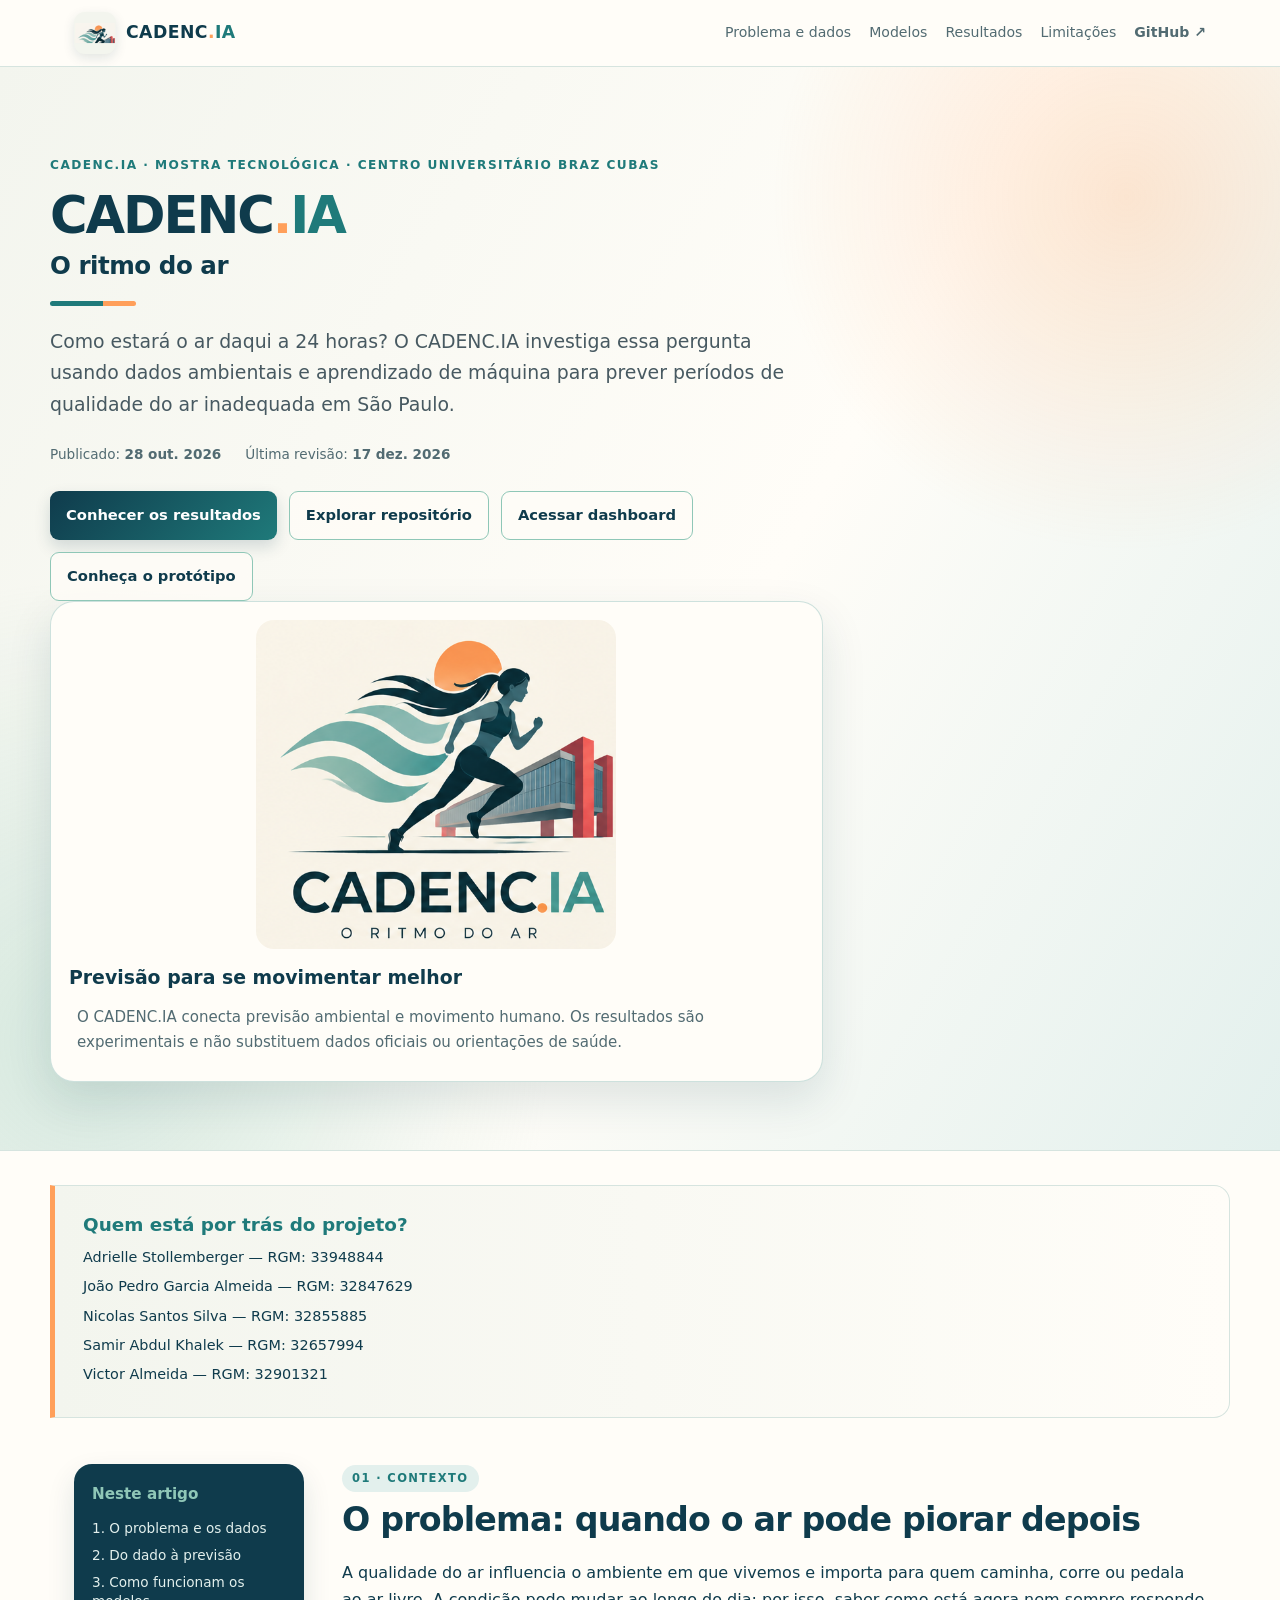
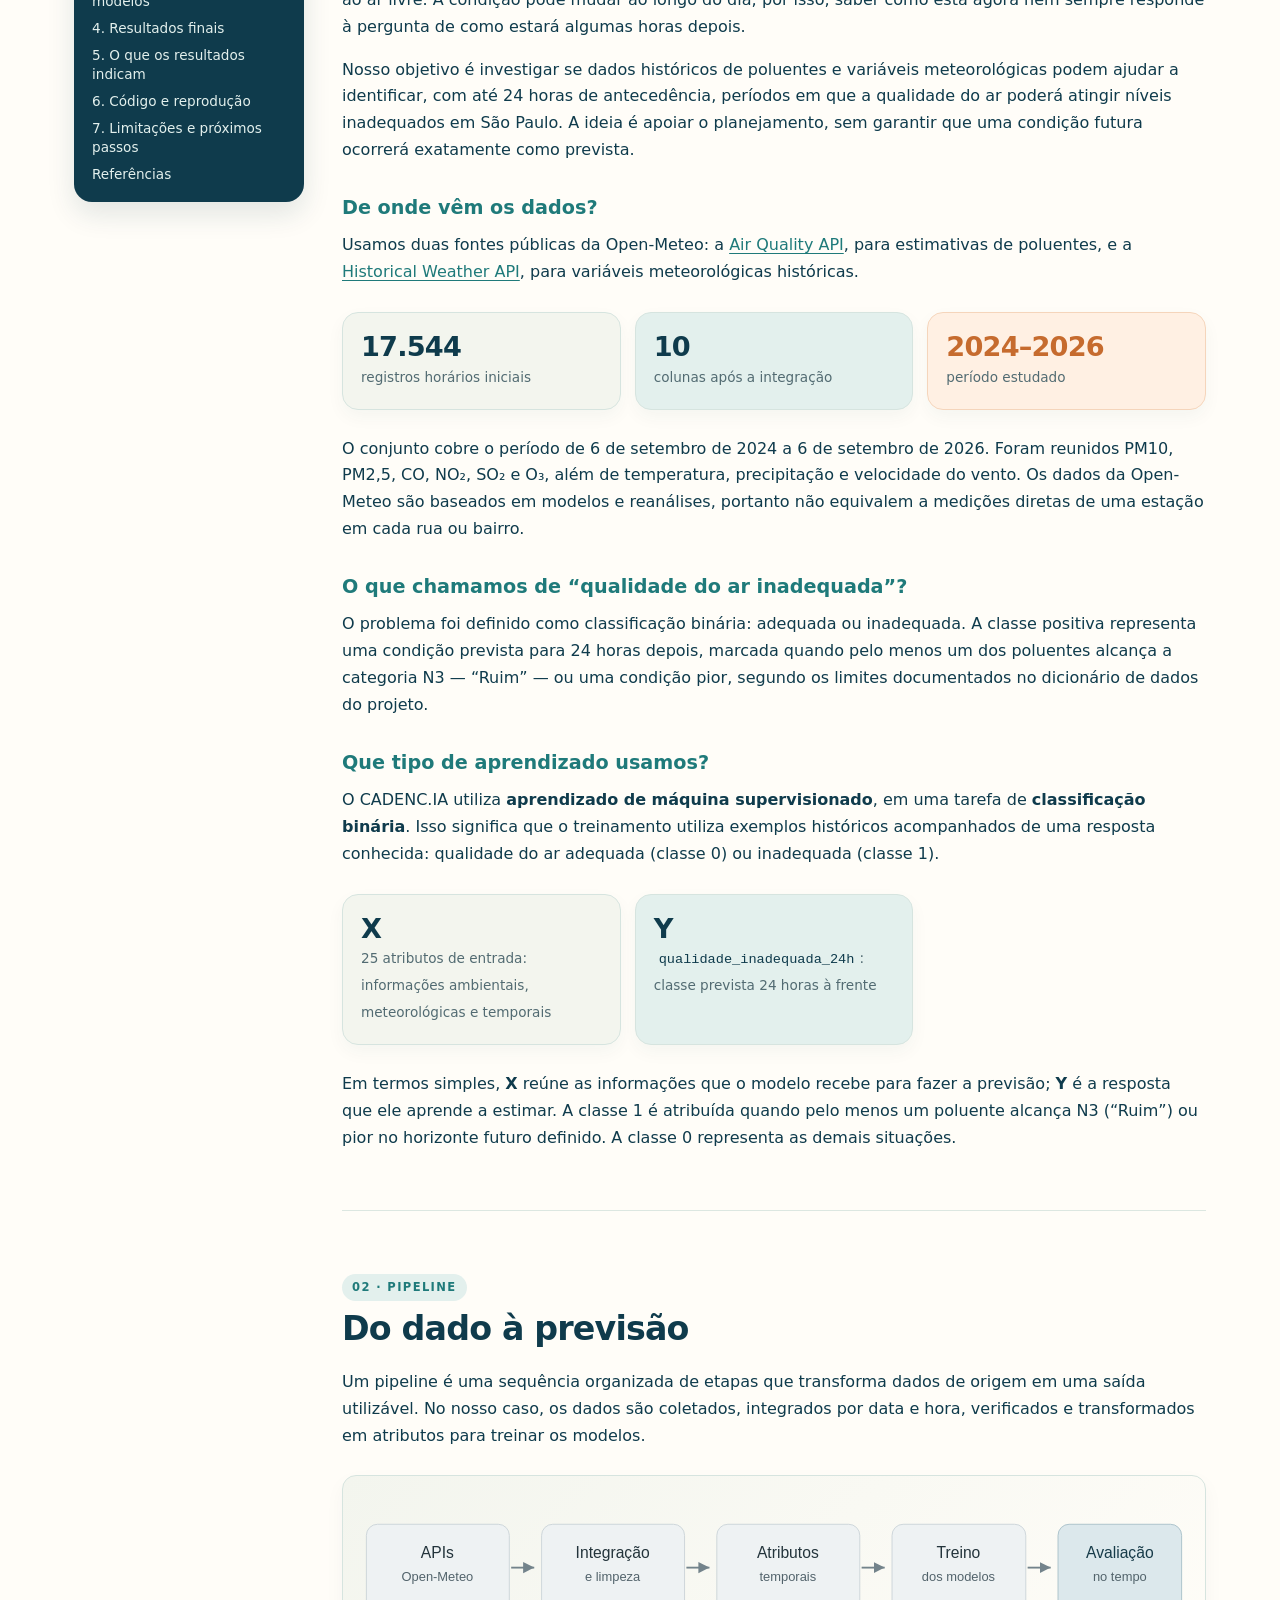
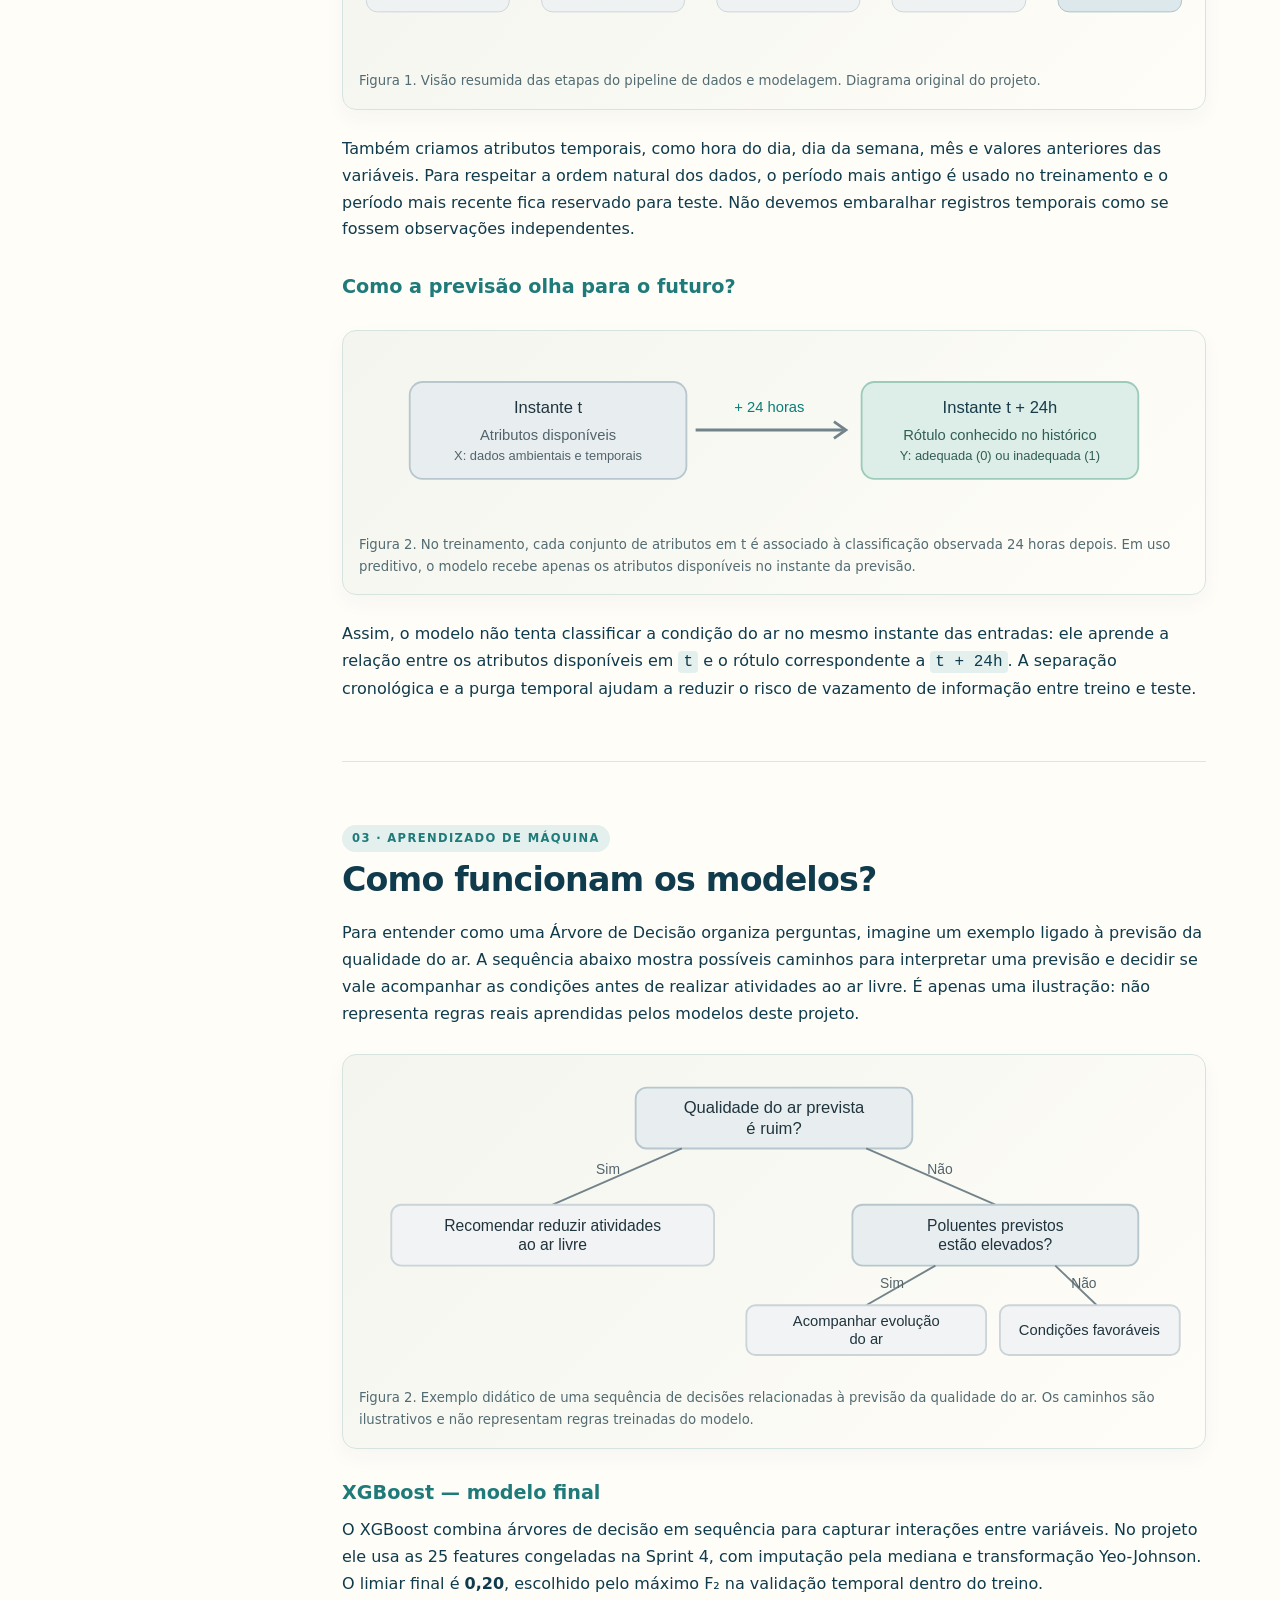
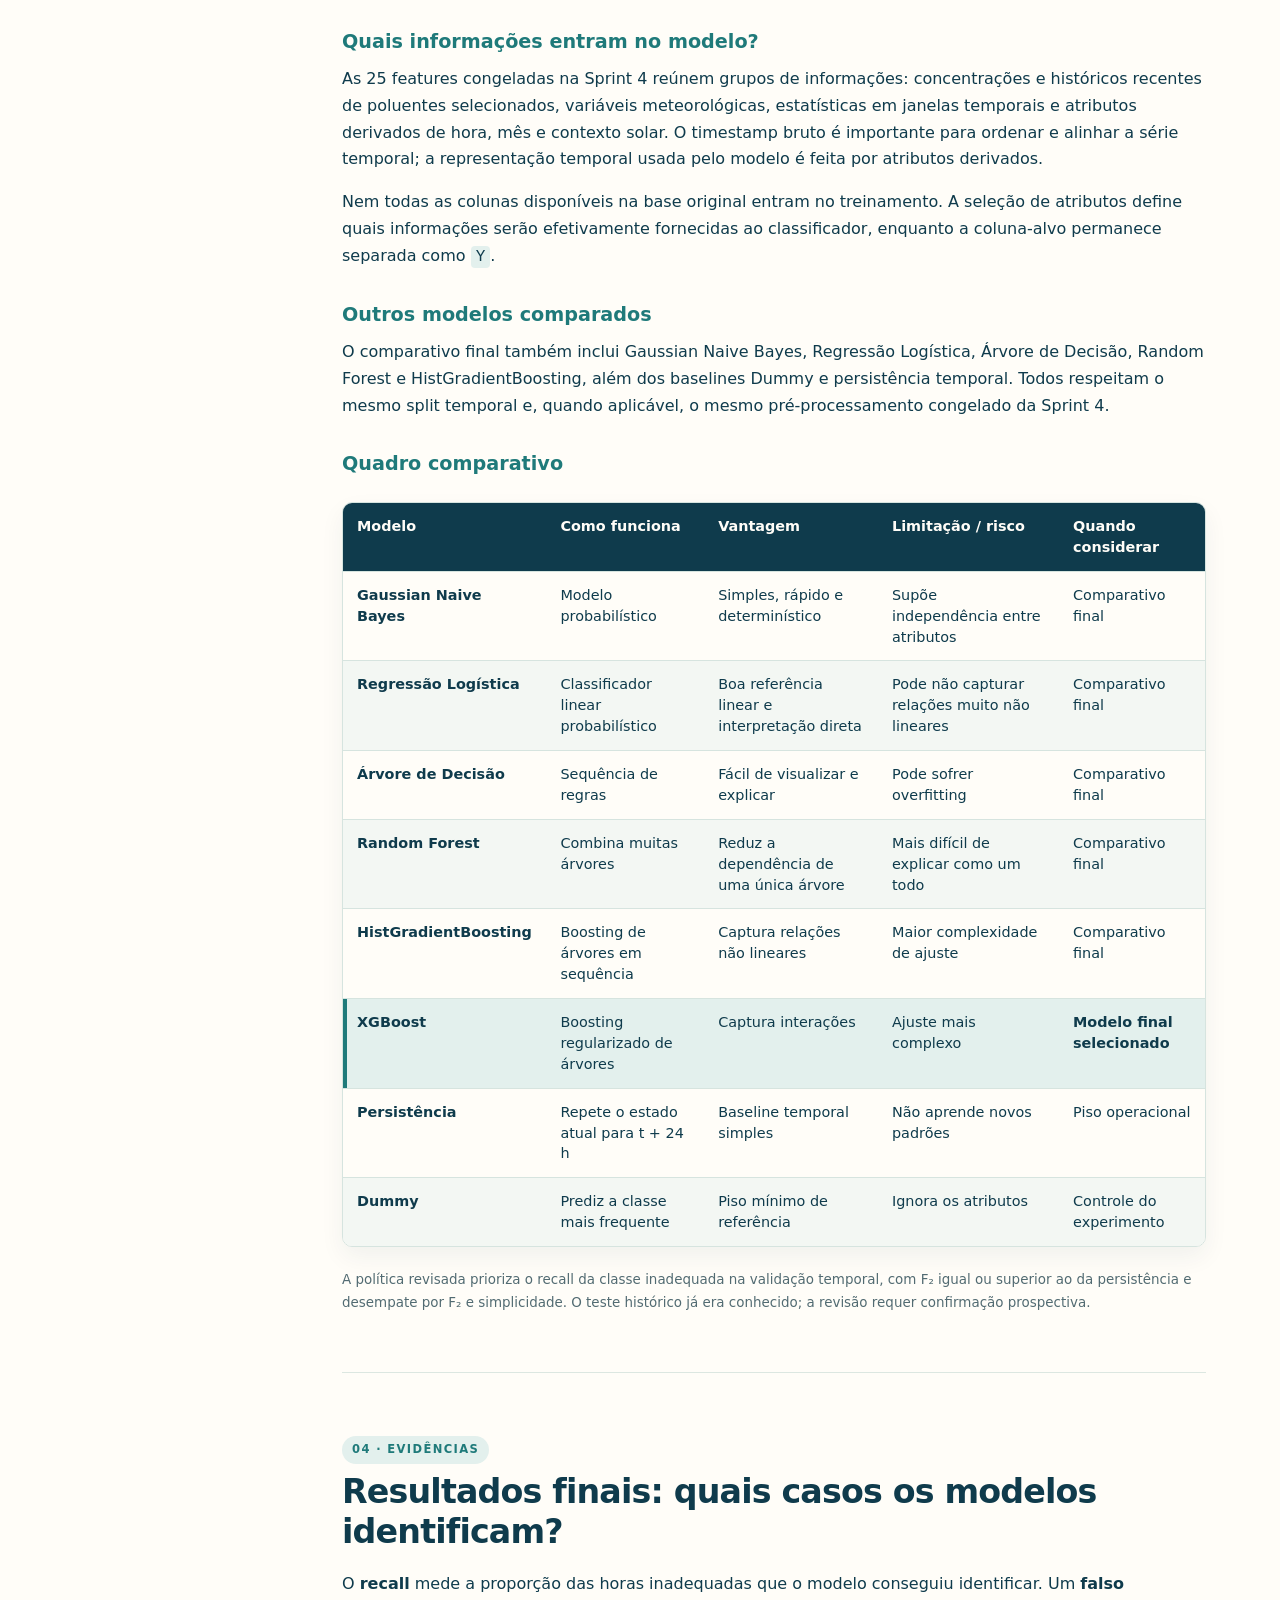
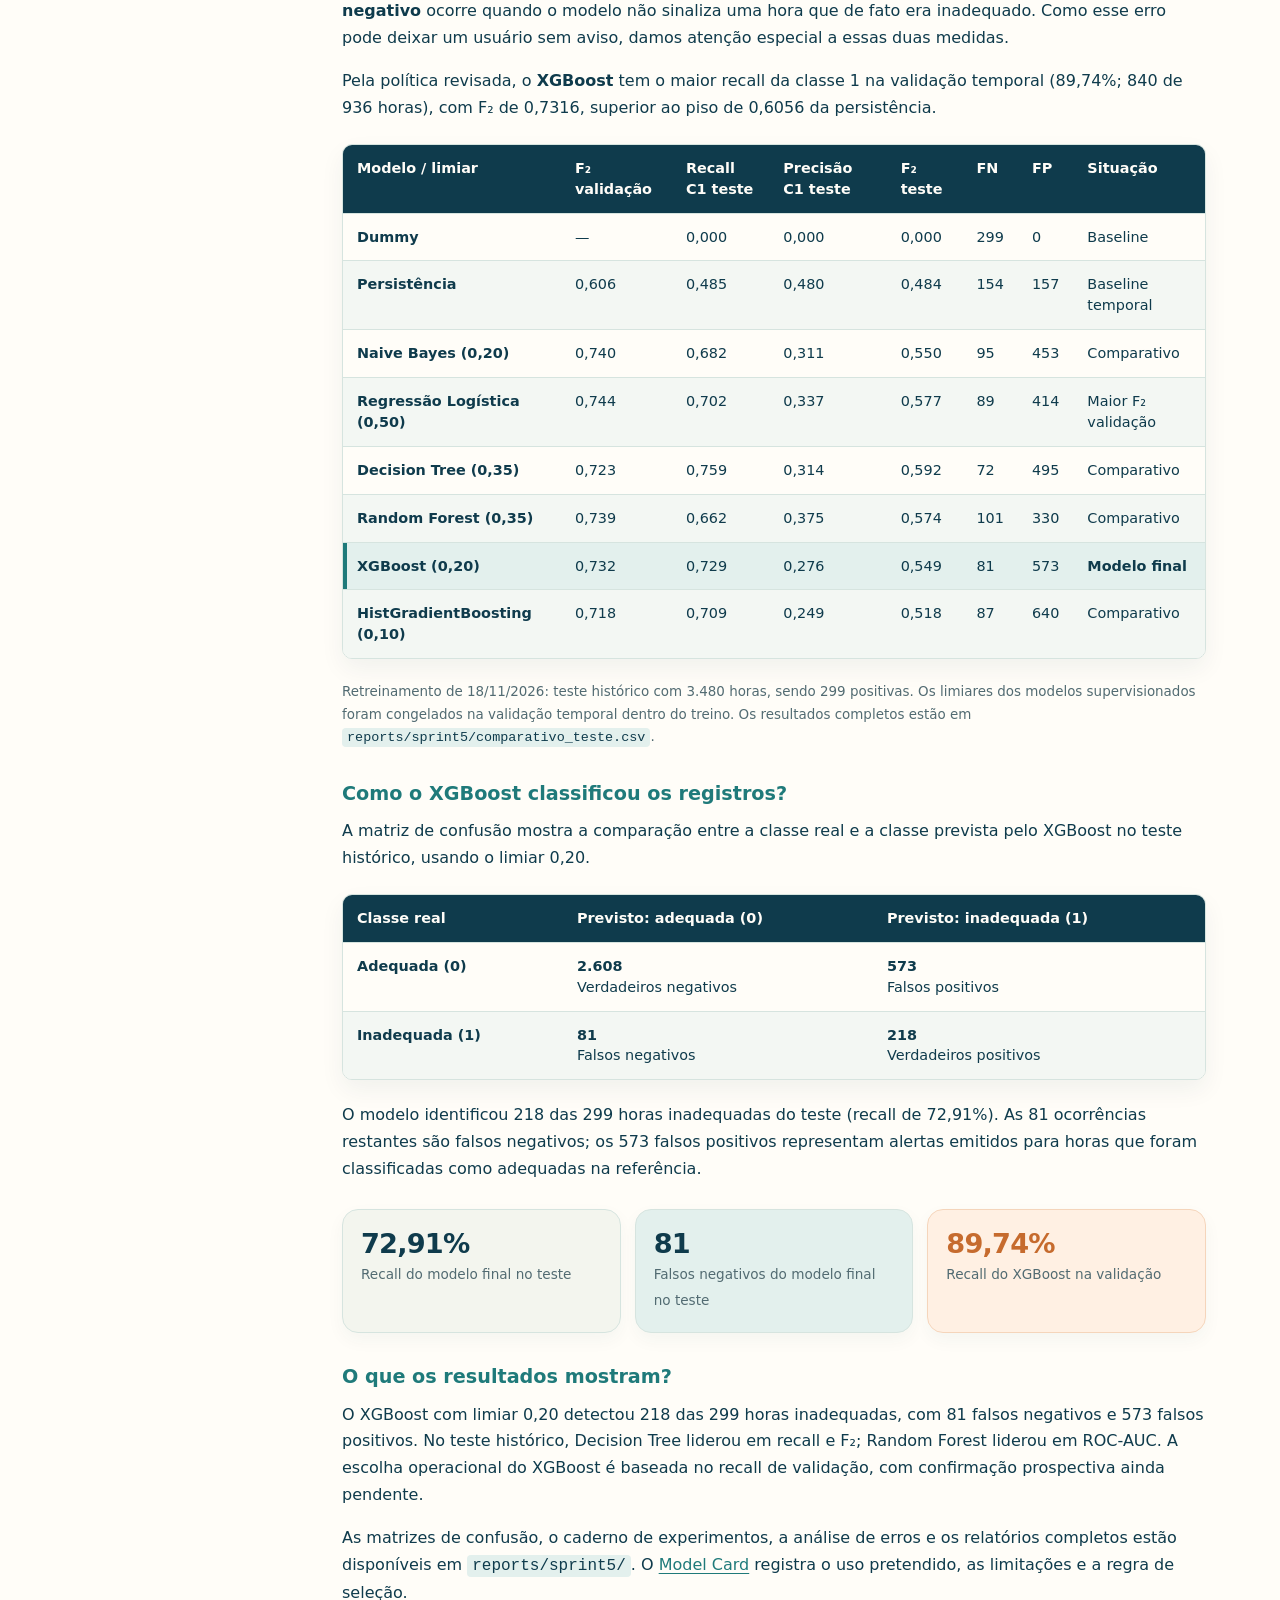
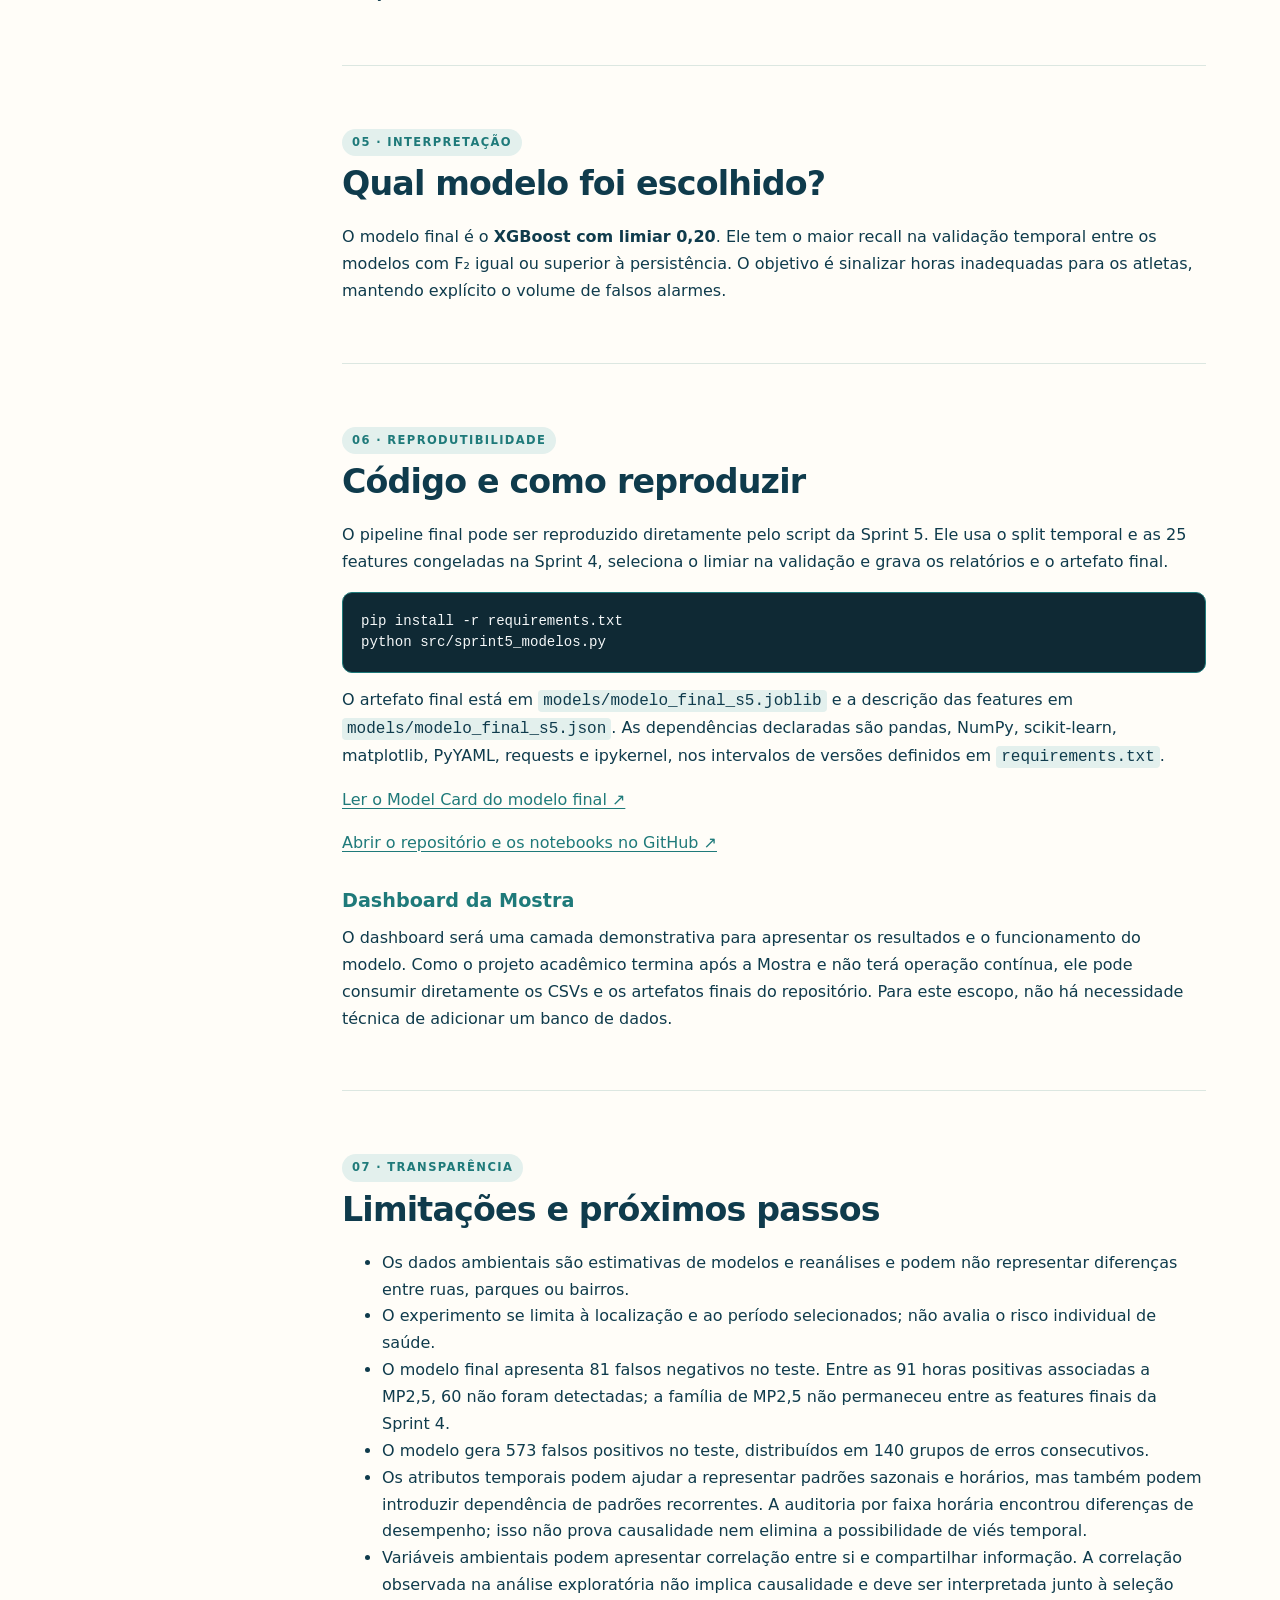
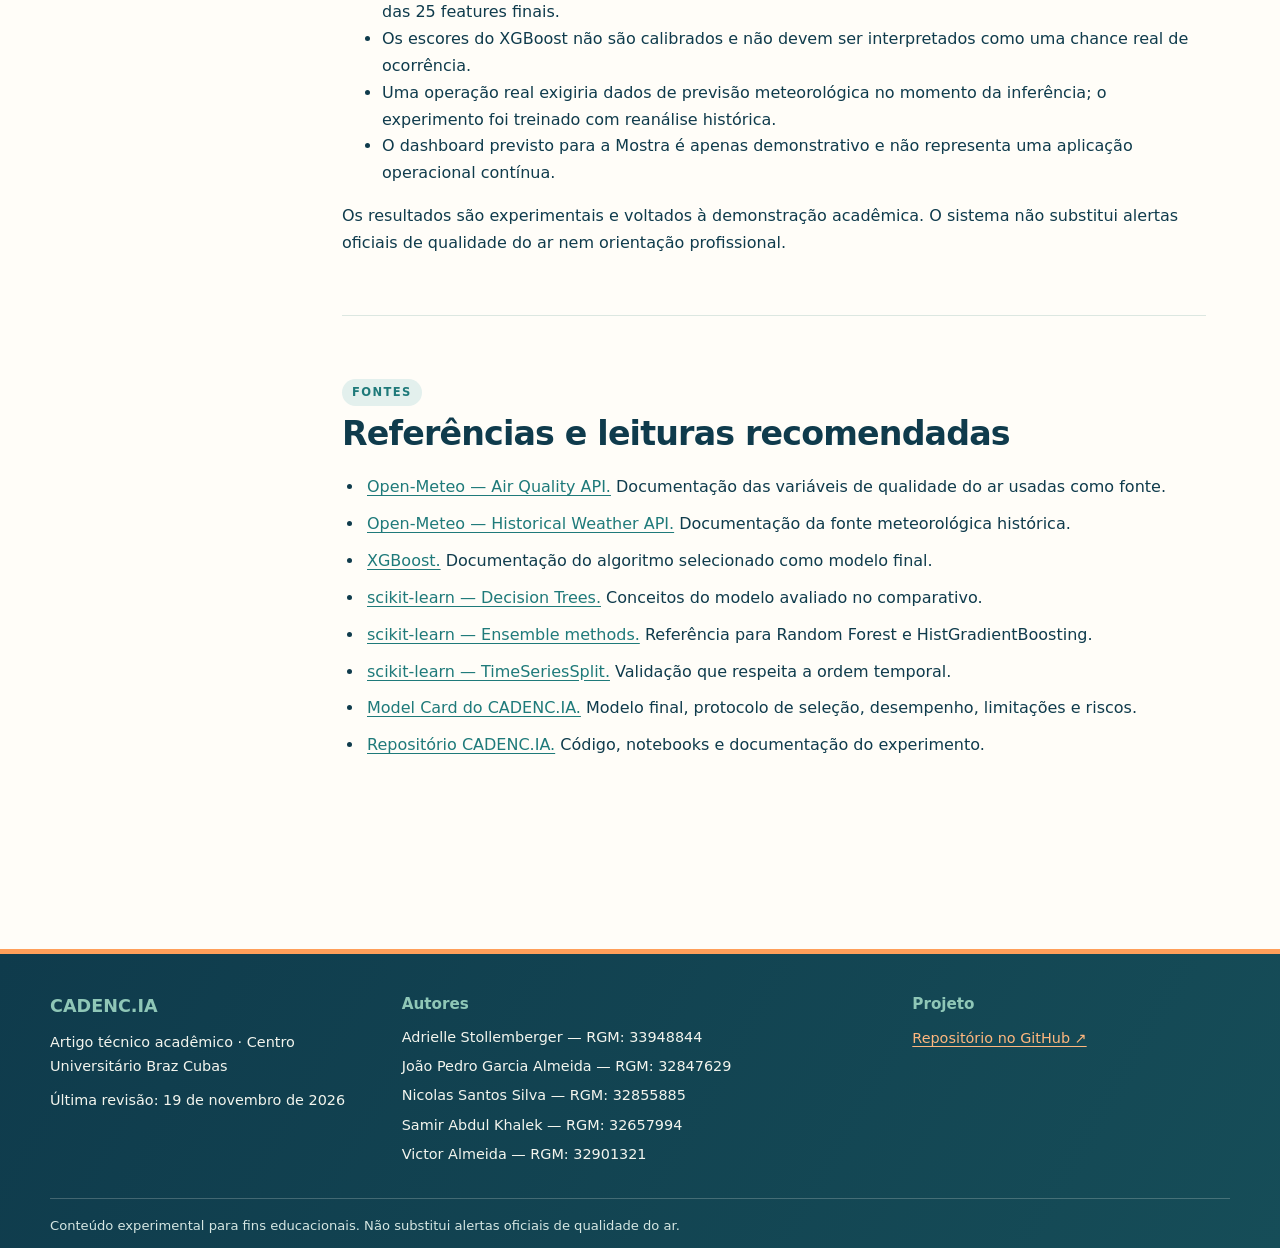
==== commit 9192a237: "Update revision date and add dashboard/prototype links Updated the last revision date and added new " ====
--- a/docs/index.html
+++ b/docs/index.html
@@ -32,11 +32,12 @@
         <p class="eyebrow">CADENC.IA · Mostra Tecnológica · Centro Universitário Braz Cubas</p>
         <h1><span class="wordmark">CADENC<span class="brand-dot">.</span><span class="brand-ia">IA</span></span><span class="hero-title-sub">O ritmo do ar</span></h1>
         <p class="hero-lead">Como estará o ar daqui a 24 horas? O CADENC.IA investiga essa pergunta usando dados ambientais e aprendizado de máquina para prever períodos de qualidade do ar inadequada em São Paulo.</p>
-        <div class="meta-line"><span>Publicado: <strong>28 out. 2026</strong></span><span>Última revisão: <strong>19 nov. 2026</strong></span></div>
+        <div class="meta-line"><span>Publicado: <strong>28 out. 2026</strong></span><span>Última revisão: <strong>17 dez. 2026</strong></span></div>
         <div class="hero-actions">
           <a class="button button-primary" href="#resultados">Conhecer os resultados</a>
           <a class="button button-secondary" href="https://github.com/Adri22K/Projeto-TrilhaB" target="_blank" rel="noopener noreferrer">Explorar repositório</a>
-        </div>
+          <a class="button button-secondary" href="URL_DO_SEU_STREAMLIT" target="_blank" rel="noopener noreferrer"> Acessar dashboard </a>    
+          <a class="button button-secondary" href="https://act-frill-79350993.figma.site/" target="_blank" rel="noopener noreferrer"> Conheça o protótipo </a>   
       </div>
       <aside class="hero-note">
         <img class="hero-logo" src="assets/cadencia-logo-clara.png" alt="Logo CADENC.IA em fundo claro, com pessoa correndo, linhas de vento, sol laranja e referência visual ao MASP">
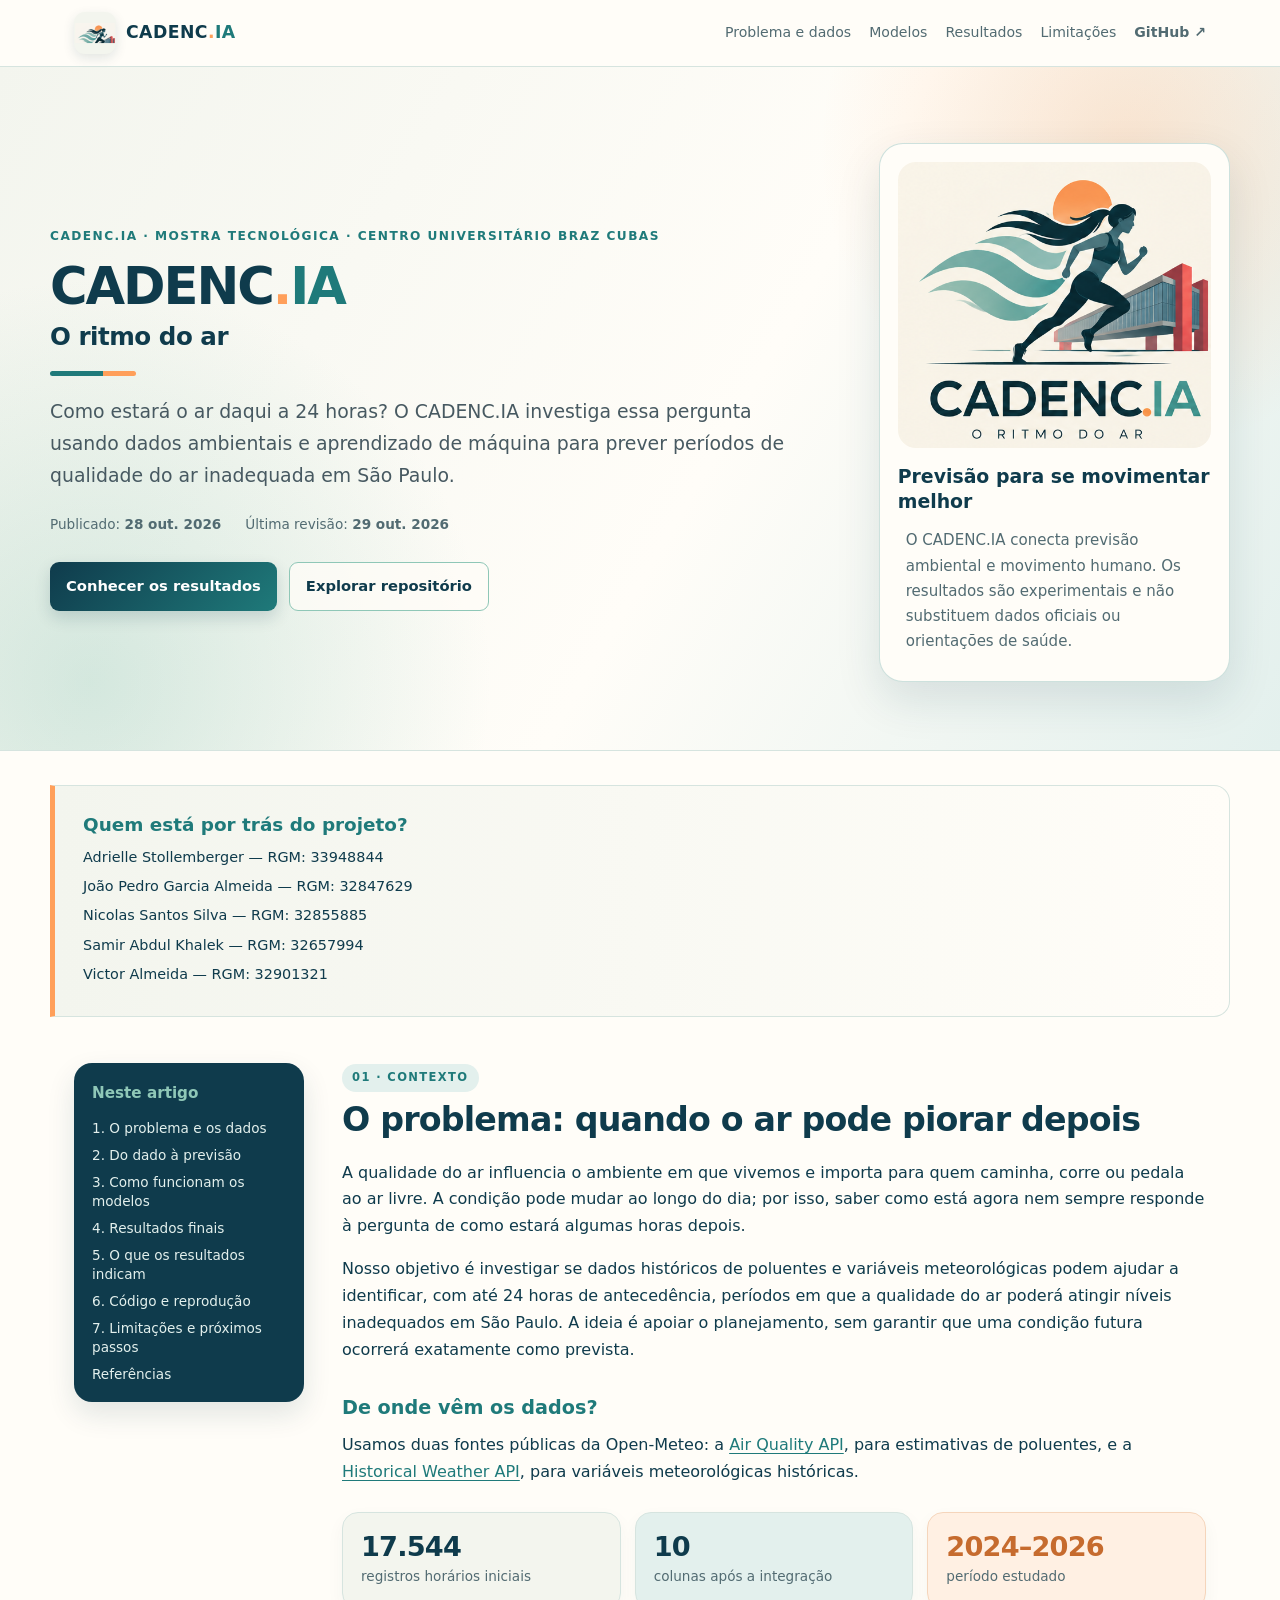
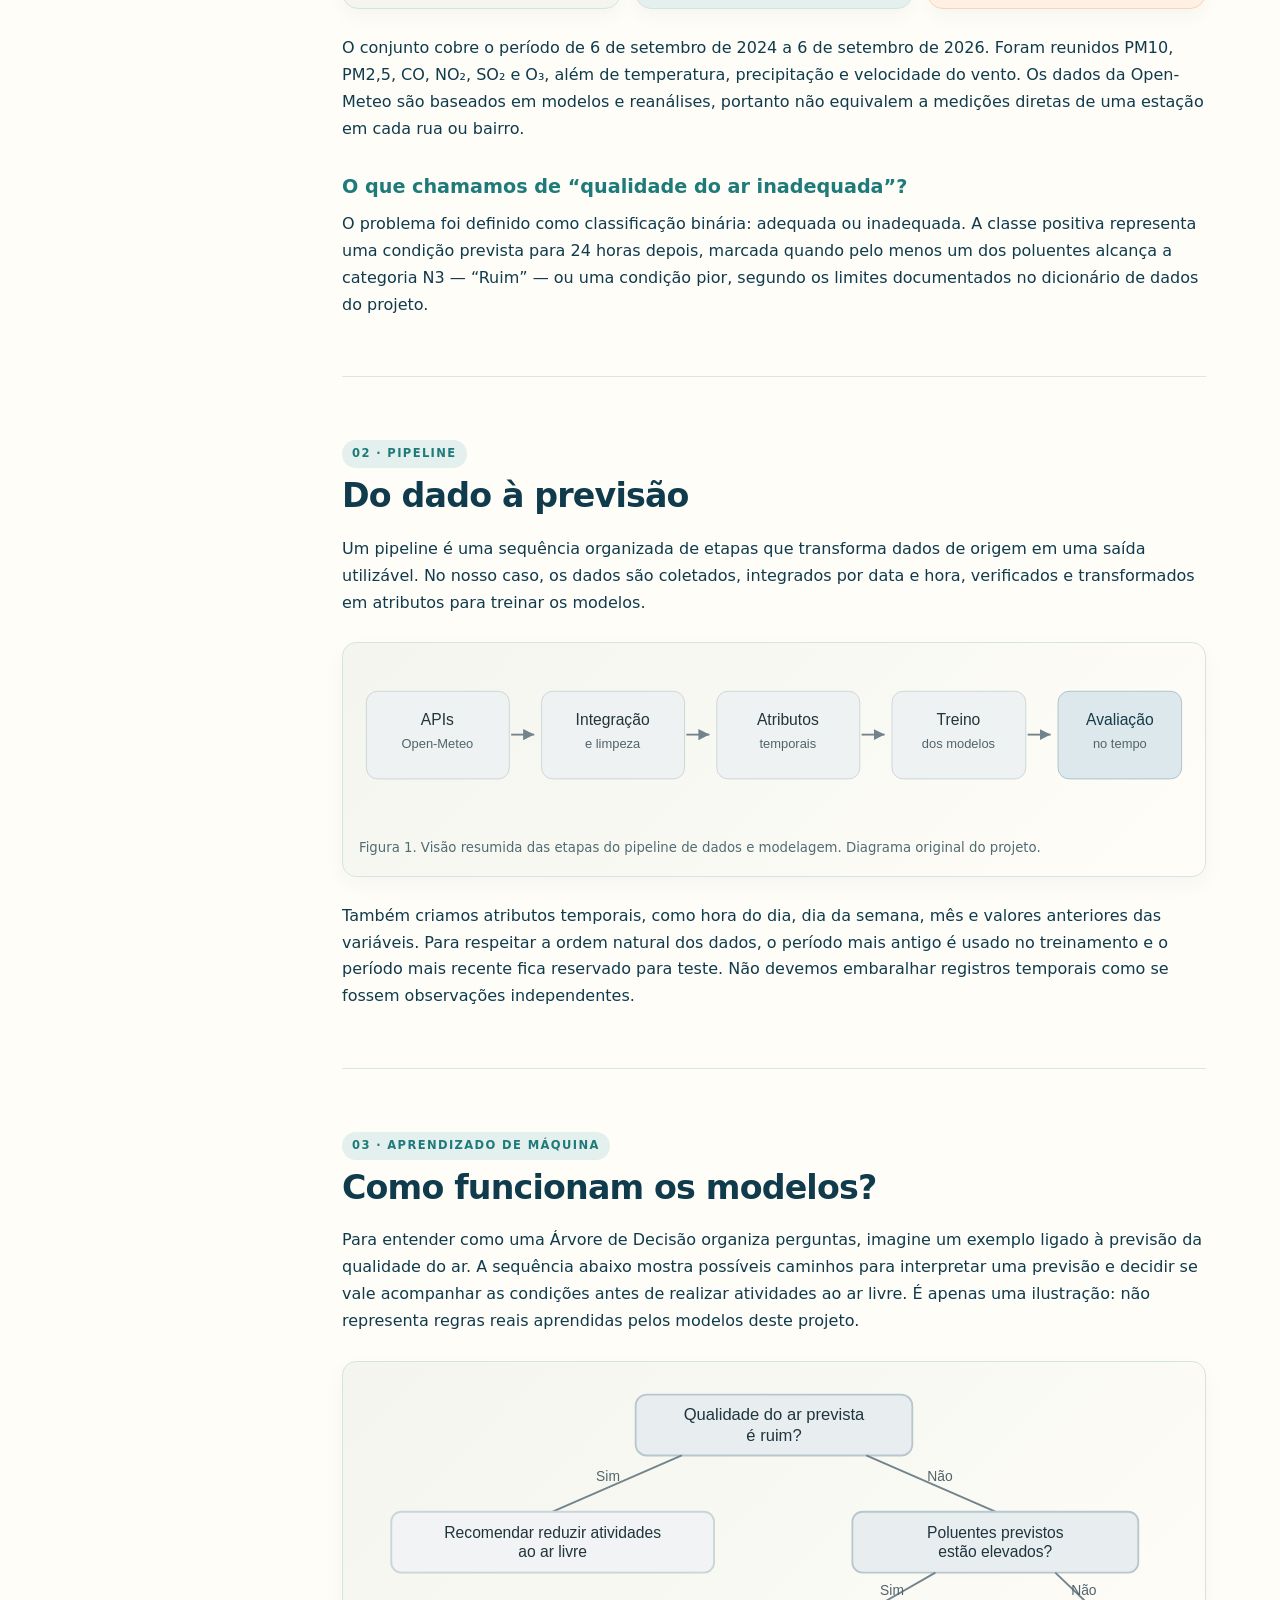
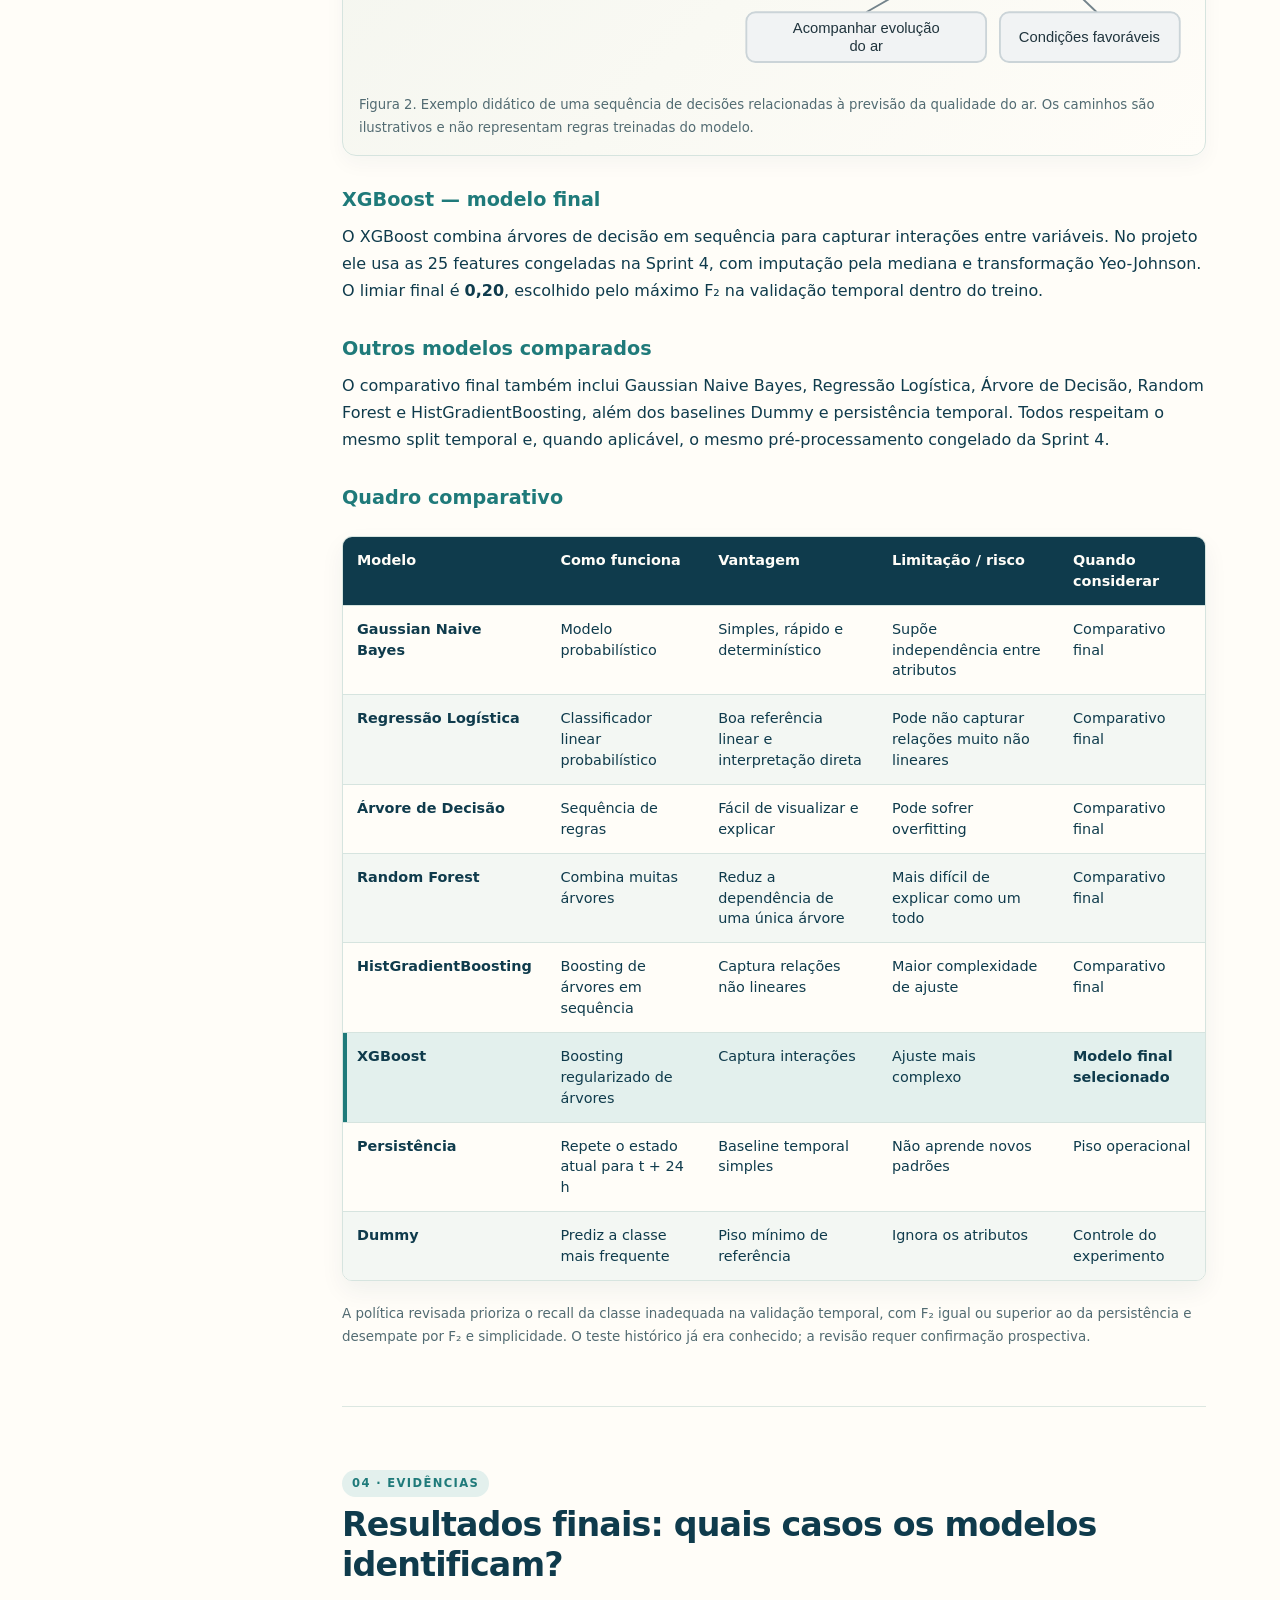
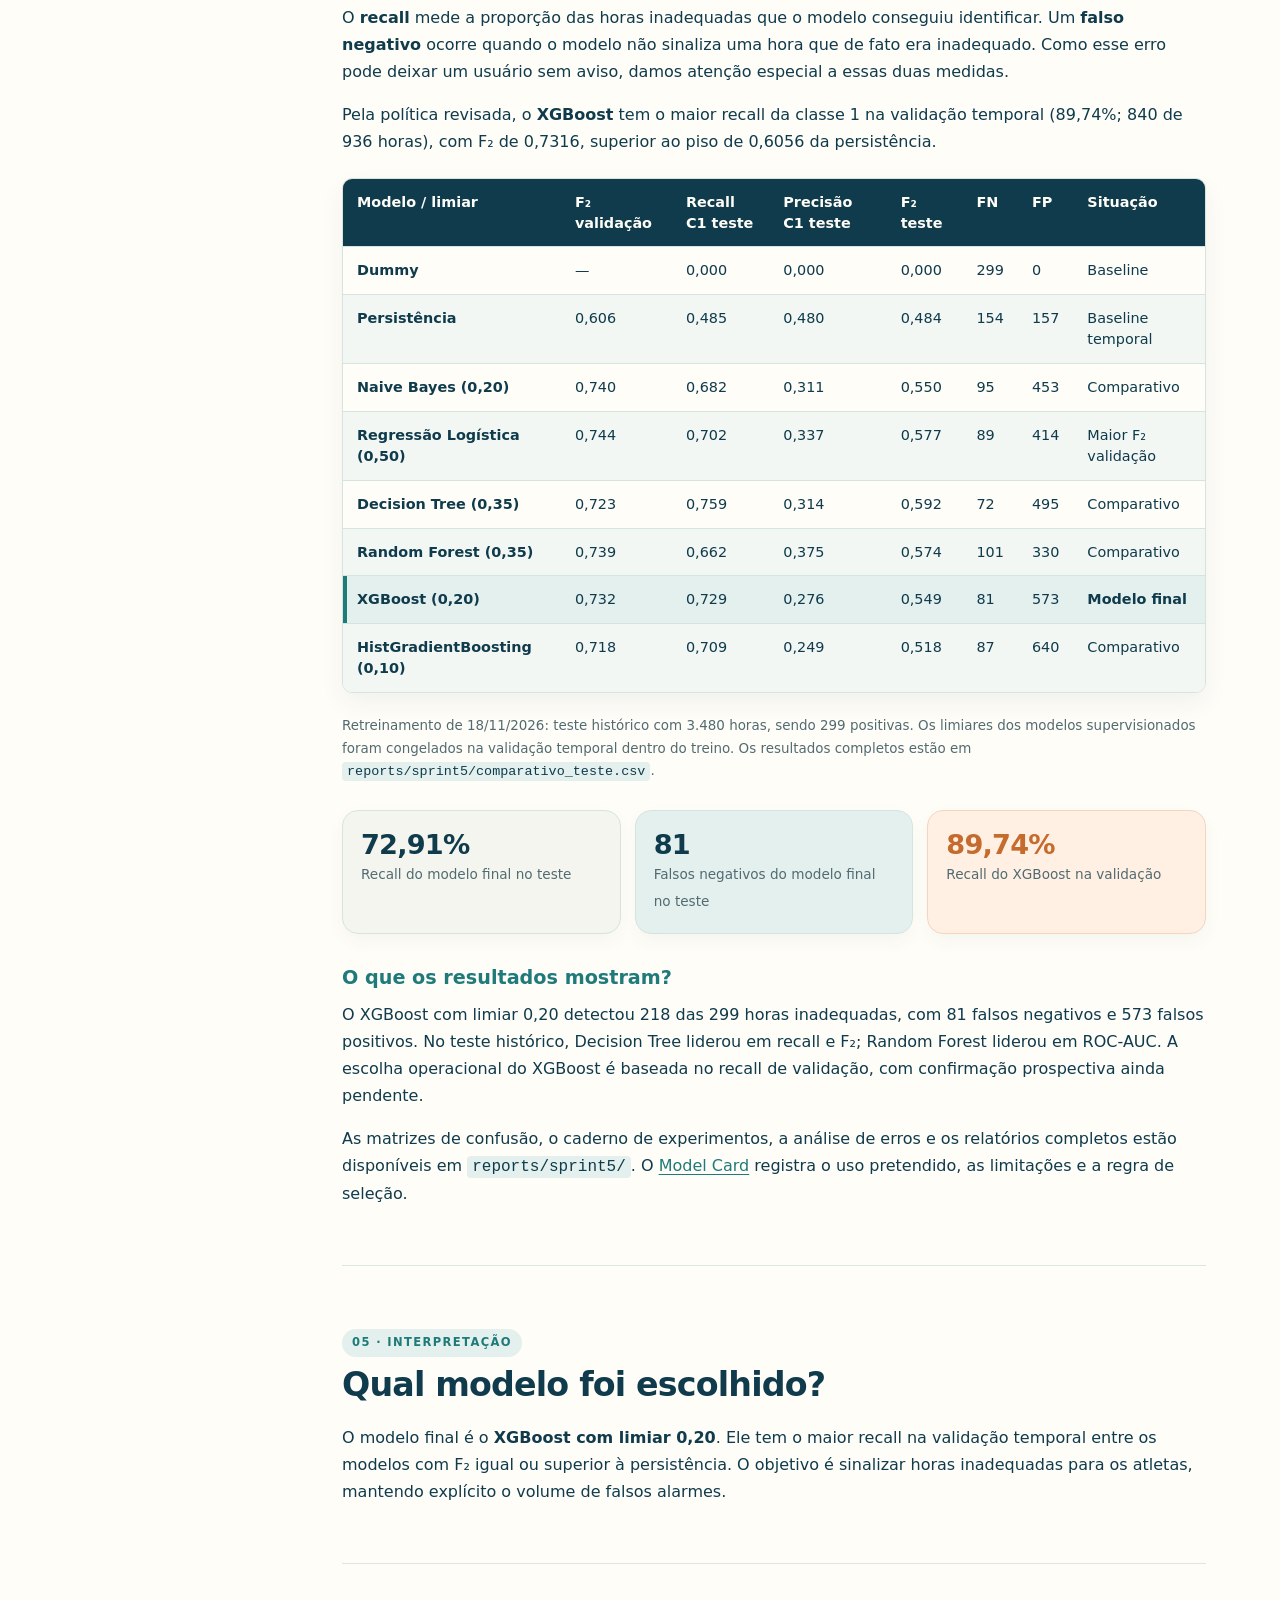
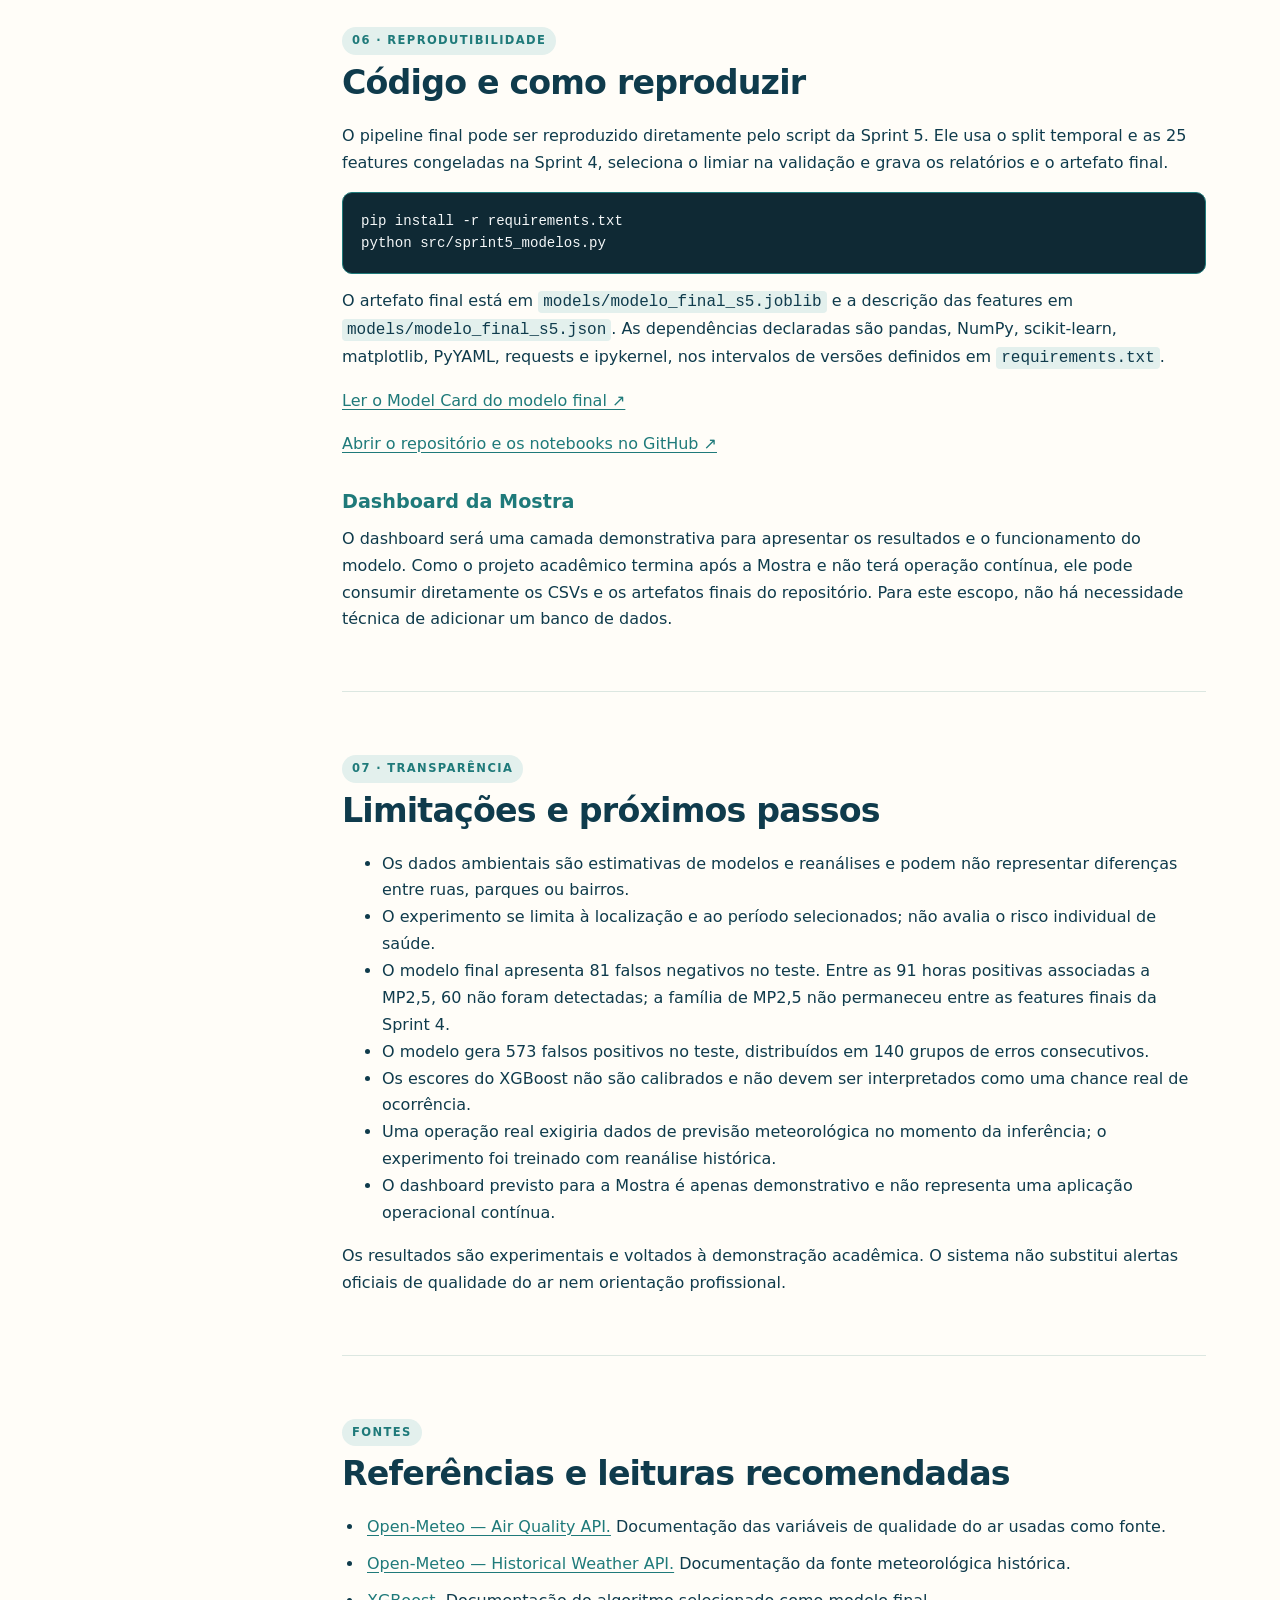
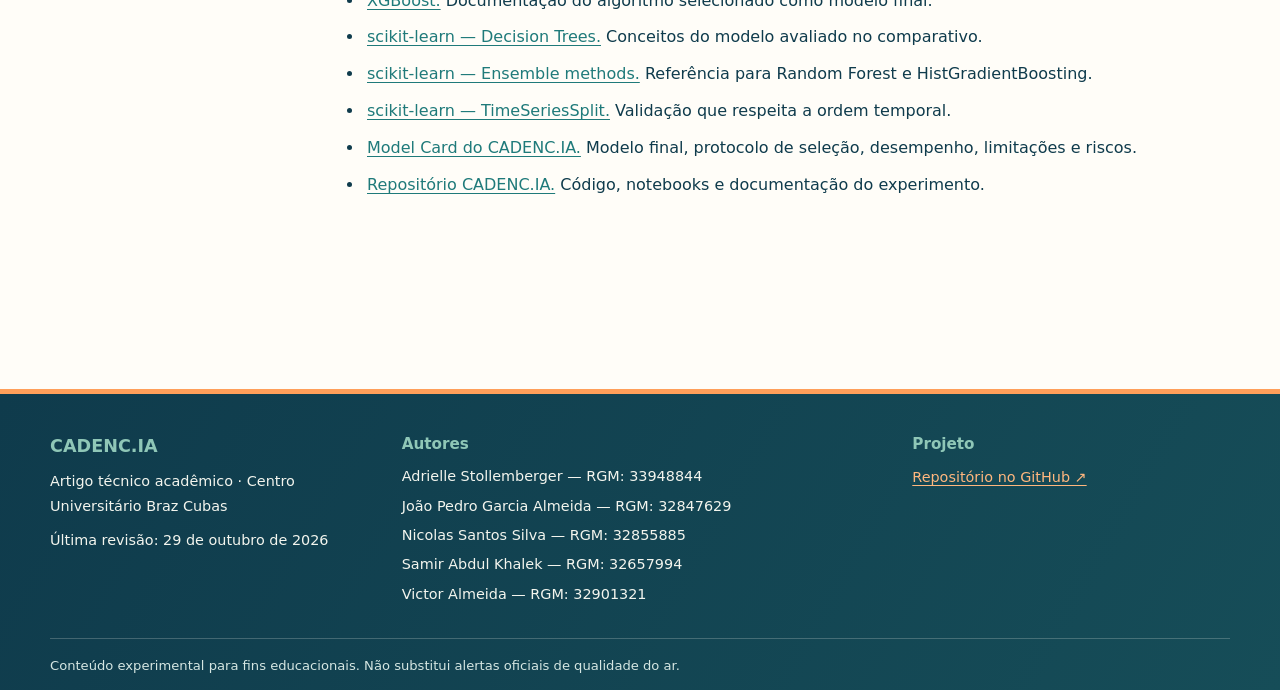
==== commit d46b3200: "Atualiza dashboard, modelos e documentacao da Trilha B" ====
--- a/docs/index.html
+++ b/docs/index.html
@@ -32,12 +32,11 @@
         <p class="eyebrow">CADENC.IA · Mostra Tecnológica · Centro Universitário Braz Cubas</p>
         <h1><span class="wordmark">CADENC<span class="brand-dot">.</span><span class="brand-ia">IA</span></span><span class="hero-title-sub">O ritmo do ar</span></h1>
         <p class="hero-lead">Como estará o ar daqui a 24 horas? O CADENC.IA investiga essa pergunta usando dados ambientais e aprendizado de máquina para prever períodos de qualidade do ar inadequada em São Paulo.</p>
-        <div class="meta-line"><span>Publicado: <strong>28 out. 2026</strong></span><span>Última revisão: <strong>17 dez. 2026</strong></span></div>
+        <div class="meta-line"><span>Publicado: <strong>28 out. 2026</strong></span><span>Última revisão: <strong>29 out. 2026</strong></span></div>
         <div class="hero-actions">
           <a class="button button-primary" href="#resultados">Conhecer os resultados</a>
           <a class="button button-secondary" href="https://github.com/Adri22K/Projeto-TrilhaB" target="_blank" rel="noopener noreferrer">Explorar repositório</a>
-          <a class="button button-secondary" href="URL_DO_SEU_STREAMLIT" target="_blank" rel="noopener noreferrer"> Acessar dashboard </a>    
-          <a class="button button-secondary" href="https://act-frill-79350993.figma.site/" target="_blank" rel="noopener noreferrer"> Conheça o protótipo </a>   
+        </div>
       </div>
       <aside class="hero-note">
         <img class="hero-logo" src="assets/cadencia-logo-clara.png" alt="Logo CADENC.IA em fundo claro, com pessoa correndo, linhas de vento, sol laranja e referência visual ao MASP">
@@ -88,13 +87,6 @@
           <p>O conjunto cobre o período de 6 de setembro de 2024 a 6 de setembro de 2026. Foram reunidos PM10, PM2,5, CO, NO₂, SO₂ e O₃, além de temperatura, precipitação e velocidade do vento. Os dados da Open-Meteo são baseados em modelos e reanálises, portanto não equivalem a medições diretas de uma estação em cada rua ou bairro.</p>
           <h3>O que chamamos de “qualidade do ar inadequada”?</h3>
           <p>O problema foi definido como classificação binária: adequada ou inadequada. A classe positiva representa uma condição prevista para 24 horas depois, marcada quando pelo menos um dos poluentes alcança a categoria N3 — “Ruim” — ou uma condição pior, segundo os limites documentados no dicionário de dados do projeto.</p>
-          <h3>Que tipo de aprendizado usamos?</h3>
-          <p>O CADENC.IA utiliza <strong>aprendizado de máquina supervisionado</strong>, em uma tarefa de <strong>classificação binária</strong>. Isso significa que o treinamento utiliza exemplos históricos acompanhados de uma resposta conhecida: qualidade do ar adequada (classe 0) ou inadequada (classe 1).</p>
-          <div class="stat-row">
-            <div class="stat"><strong>X</strong><span>25 atributos de entrada: informações ambientais, meteorológicas e temporais</span></div>
-            <div class="stat"><strong>Y</strong><span><code>qualidade_inadequada_24h</code>: classe prevista 24 horas à frente</span></div>
-          </div>
-          <p>Em termos simples, <strong>X</strong> reúne as informações que o modelo recebe para fazer a previsão; <strong>Y</strong> é a resposta que ele aprende a estimar. A classe 1 é atribuída quando pelo menos um poluente alcança N3 (“Ruim”) ou pior no horizonte futuro definido. A classe 0 representa as demais situações.</p>
         </section>
 
         <section id="pipeline">
@@ -121,28 +113,6 @@
             <figcaption>Figura 1. Visão resumida das etapas do pipeline de dados e modelagem. Diagrama original do projeto.</figcaption>
           </figure>
           <p>Também criamos atributos temporais, como hora do dia, dia da semana, mês e valores anteriores das variáveis. Para respeitar a ordem natural dos dados, o período mais antigo é usado no treinamento e o período mais recente fica reservado para teste. Não devemos embaralhar registros temporais como se fossem observações independentes.</p>
-          <h3>Como a previsão olha para o futuro?</h3>
-          <figure class="diagram">
-            <svg viewBox="0 0 900 190" role="img" aria-labelledby="future-title future-desc">
-              <title id="future-title">Previsão da qualidade do ar 24 horas à frente</title>
-              <desc id="future-desc">As variáveis de entrada são observadas no instante t; o rótulo usado no treinamento corresponde à condição de qualidade do ar em t mais 24 horas.</desc>
-              <g font-family="Arial, sans-serif" text-anchor="middle">
-                <rect x="55" y="38" width="300" height="105" rx="14" fill="#e8eef0" stroke="#b8c7cd" stroke-width="2"/>
-                <text x="205" y="72" font-size="18" fill="#20343d">Instante t</text>
-                <text x="205" y="101" font-size="16" fill="#52636b">Atributos disponíveis</text>
-                <text x="205" y="123" font-size="14" fill="#52636b">X: dados ambientais e temporais</text>
-                <path d="M365 90 H525" stroke="#73838b" stroke-width="3"/>
-                <path d="M515 81 L528 90 L515 99" fill="none" stroke="#73838b" stroke-width="3"/>
-                <text x="445" y="70" font-size="16" fill="#087e78">+ 24 horas</text>
-                <rect x="545" y="38" width="300" height="105" rx="14" fill="#dceee7" stroke="#9dcbbb" stroke-width="2"/>
-                <text x="695" y="72" font-size="18" fill="#173b49">Instante t + 24h</text>
-                <text x="695" y="101" font-size="16" fill="#315d55">Rótulo conhecido no histórico</text>
-                <text x="695" y="123" font-size="14" fill="#315d55">Y: adequada (0) ou inadequada (1)</text>
-              </g>
-            </svg>
-            <figcaption>Figura 2. No treinamento, cada conjunto de atributos em t é associado à classificação observada 24 horas depois. Em uso preditivo, o modelo recebe apenas os atributos disponíveis no instante da previsão.</figcaption>
-          </figure>
-          <p>Assim, o modelo não tenta classificar a condição do ar no mesmo instante das entradas: ele aprende a relação entre os atributos disponíveis em <code>t</code> e o rótulo correspondente a <code>t + 24h</code>. A separação cronológica e a purga temporal ajudam a reduzir o risco de vazamento de informação entre treino e teste.</p>
         </section>
 
         <section id="modelos">
@@ -182,9 +152,6 @@
           </figure>
           <h3>XGBoost — modelo final</h3>
           <p>O XGBoost combina árvores de decisão em sequência para capturar interações entre variáveis. No projeto ele usa as 25 features congeladas na Sprint 4, com imputação pela mediana e transformação Yeo-Johnson. O limiar final é <strong>0,20</strong>, escolhido pelo máximo F₂ na validação temporal dentro do treino.</p>
-          <h3>Quais informações entram no modelo?</h3>
-          <p>As 25 features congeladas na Sprint 4 reúnem grupos de informações: concentrações e históricos recentes de poluentes selecionados, variáveis meteorológicas, estatísticas em janelas temporais e atributos derivados de hora, mês e contexto solar. O timestamp bruto é importante para ordenar e alinhar a série temporal; a representação temporal usada pelo modelo é feita por atributos derivados.</p>
-          <p>Nem todas as colunas disponíveis na base original entram no treinamento. A seleção de atributos define quais informações serão efetivamente fornecidas ao classificador, enquanto a coluna-alvo permanece separada como <code>Y</code>.</p>
           <h3>Outros modelos comparados</h3>
           <p>O comparativo final também inclui Gaussian Naive Bayes, Regressão Logística, Árvore de Decisão, Random Forest e HistGradientBoosting, além dos baselines Dummy e persistência temporal. Todos respeitam o mesmo split temporal e, quando aplicável, o mesmo pré-processamento congelado da Sprint 4.</p>
           <h3>Quadro comparativo</h3>
@@ -227,18 +194,6 @@
             </table>
           </div>
           <p class="small-note">Retreinamento de 18/11/2026: teste histórico com 3.480 horas, sendo 299 positivas. Os limiares dos modelos supervisionados foram congelados na validação temporal dentro do treino. Os resultados completos estão em <code>reports/sprint5/comparativo_teste.csv</code>.</p>
-          <h3>Como o XGBoost classificou os registros?</h3>
-          <p>A matriz de confusão mostra a comparação entre a classe real e a classe prevista pelo XGBoost no teste histórico, usando o limiar 0,20.</p>
-          <div class="table-wrap">
-            <table>
-              <thead><tr><th>Classe real</th><th>Previsto: adequada (0)</th><th>Previsto: inadequada (1)</th></tr></thead>
-              <tbody>
-                <tr><th>Adequada (0)</th><td><strong>2.608</strong><br>Verdadeiros negativos</td><td><strong>573</strong><br>Falsos positivos</td></tr>
-                <tr><th>Inadequada (1)</th><td><strong>81</strong><br>Falsos negativos</td><td><strong>218</strong><br>Verdadeiros positivos</td></tr>
-              </tbody>
-            </table>
-          </div>
-          <p>O modelo identificou 218 das 299 horas inadequadas do teste (recall de 72,91%). As 81 ocorrências restantes são falsos negativos; os 573 falsos positivos representam alertas emitidos para horas que foram classificadas como adequadas na referência.</p>
           <div class="stat-row">
             <div class="stat"><strong>72,91%</strong><span>Recall do modelo final no teste</span></div>
             <div class="stat"><strong>81</strong><span>Falsos negativos do modelo final no teste</span></div>
@@ -276,8 +231,6 @@
             <li>O experimento se limita à localização e ao período selecionados; não avalia o risco individual de saúde.</li>
             <li>O modelo final apresenta 81 falsos negativos no teste. Entre as 91 horas positivas associadas a MP2,5, 60 não foram detectadas; a família de MP2,5 não permaneceu entre as features finais da Sprint 4.</li>
             <li>O modelo gera 573 falsos positivos no teste, distribuídos em 140 grupos de erros consecutivos.</li>
-            <li>Os atributos temporais podem ajudar a representar padrões sazonais e horários, mas também podem introduzir dependência de padrões recorrentes. A auditoria por faixa horária encontrou diferenças de desempenho; isso não prova causalidade nem elimina a possibilidade de viés temporal.</li>
-            <li>Variáveis ambientais podem apresentar correlação entre si e compartilhar informação. A correlação observada na análise exploratória não implica causalidade e deve ser interpretada junto à seleção das 25 features finais.</li>
             <li>Os escores do XGBoost não são calibrados e não devem ser interpretados como uma chance real de ocorrência.</li>
             <li>Uma operação real exigiria dados de previsão meteorológica no momento da inferência; o experimento foi treinado com reanálise histórica.</li>
             <li>O dashboard previsto para a Mostra é apenas demonstrativo e não representa uma aplicação operacional contínua.</li>
@@ -308,7 +261,7 @@
       <div>
         <h2>CADENC.IA</h2>
         <p>Artigo técnico acadêmico · Centro Universitário Braz Cubas</p>
-        <p>Última revisão: 19 de novembro de 2026</p>
+        <p>Última revisão: 29 de outubro de 2026</p>
       </div>
       <div>
         <h3>Autores</h3>
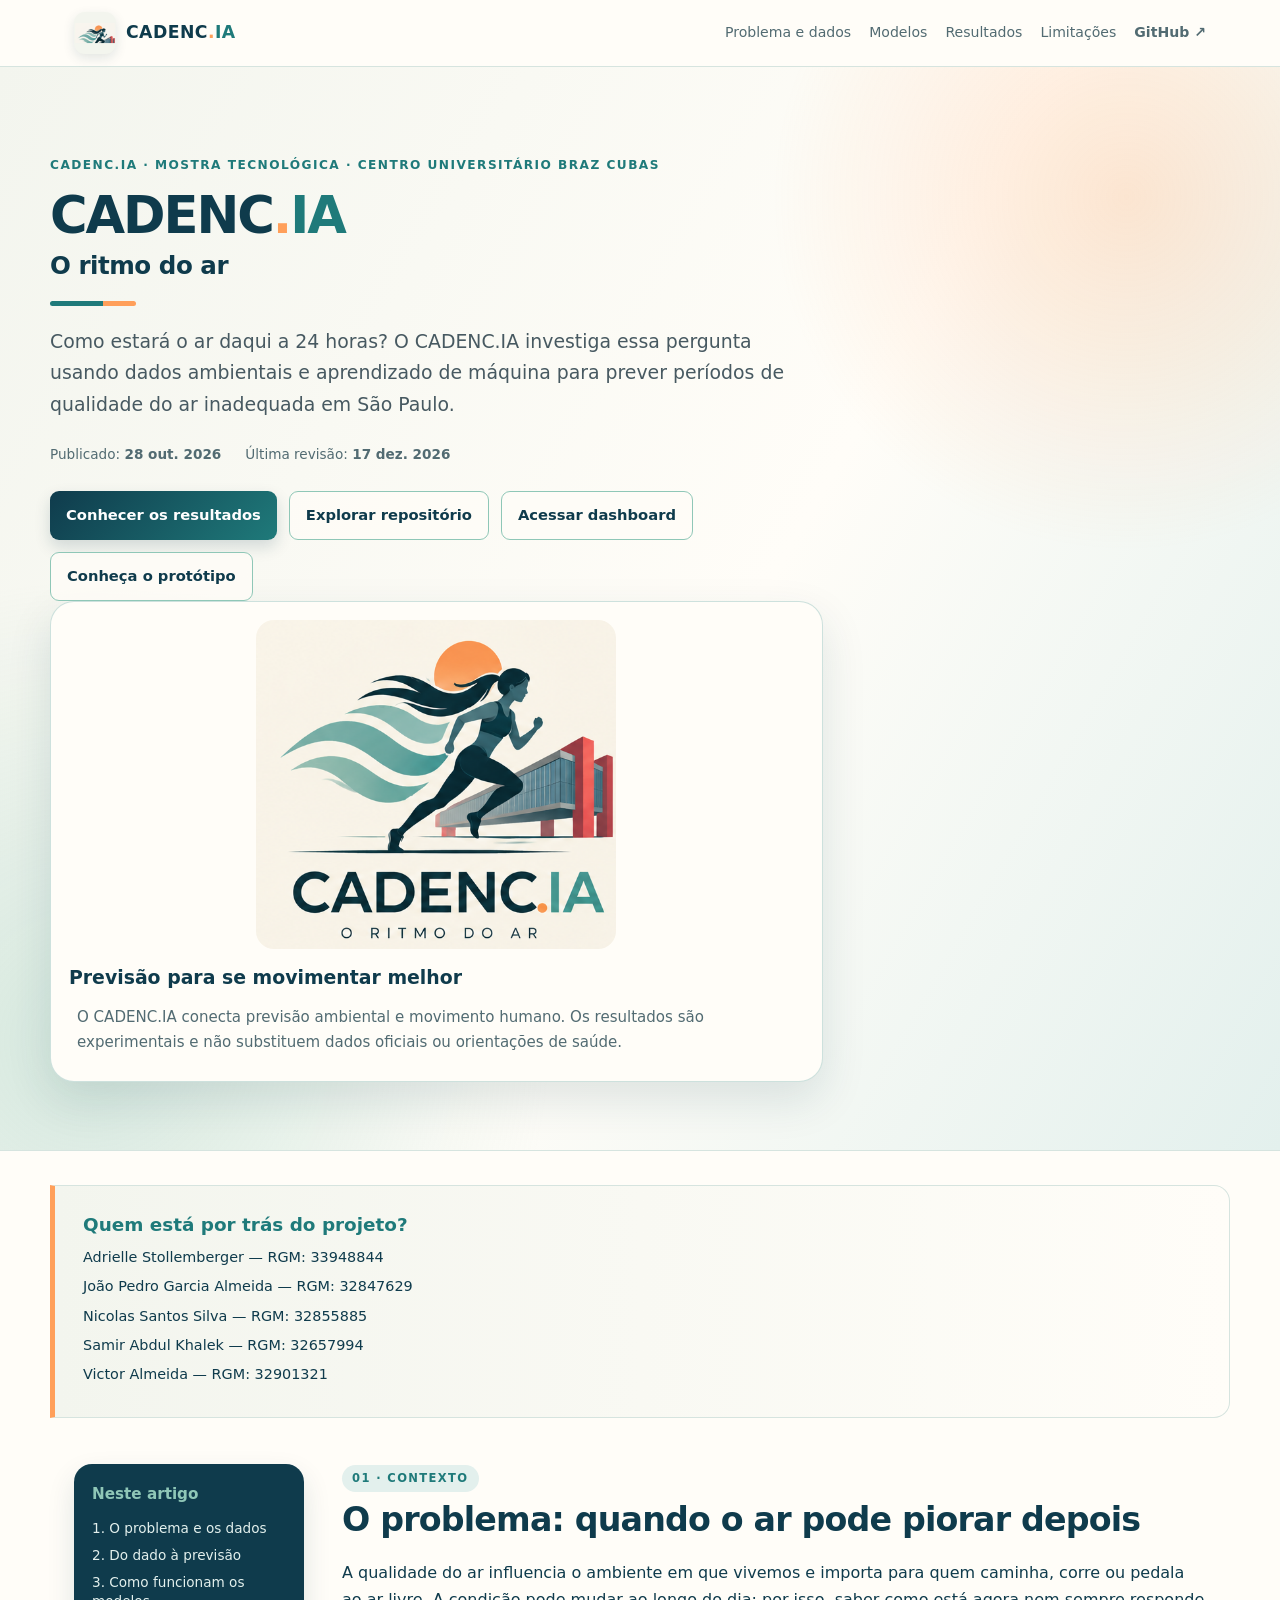
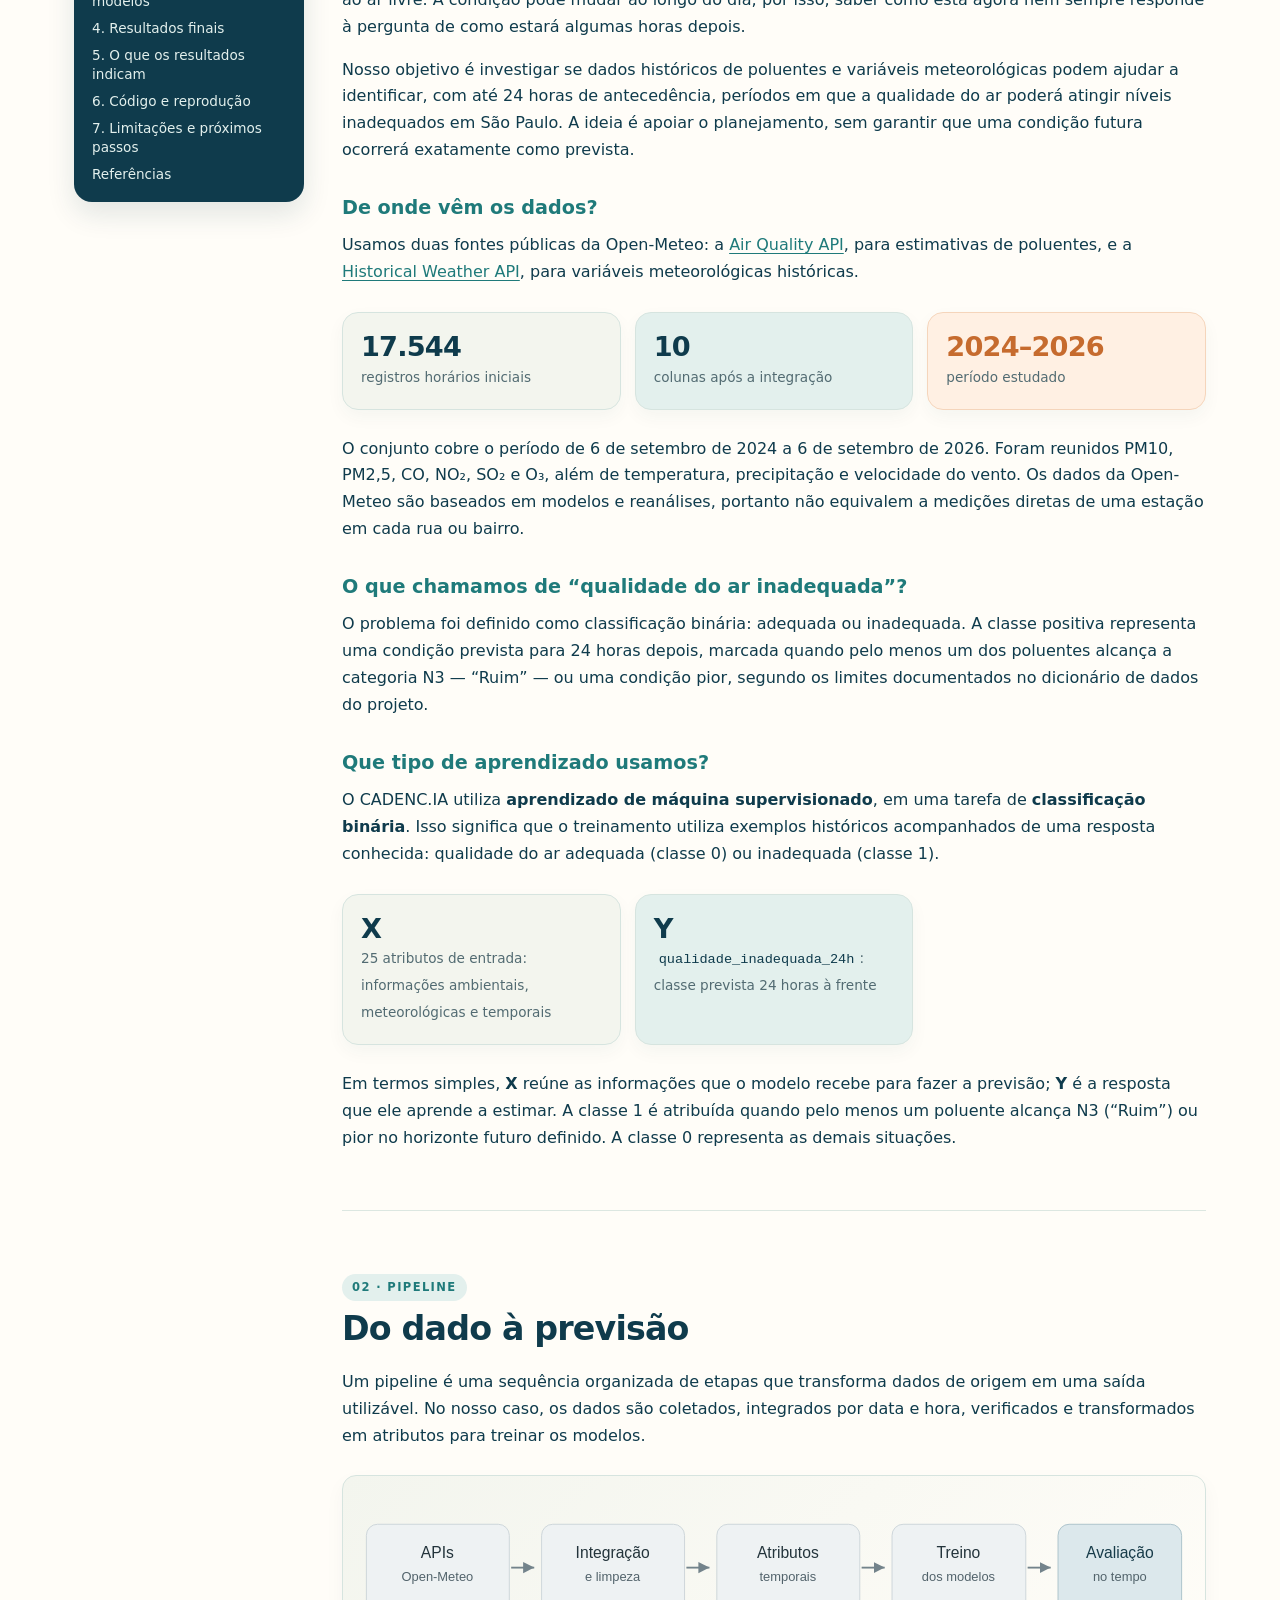
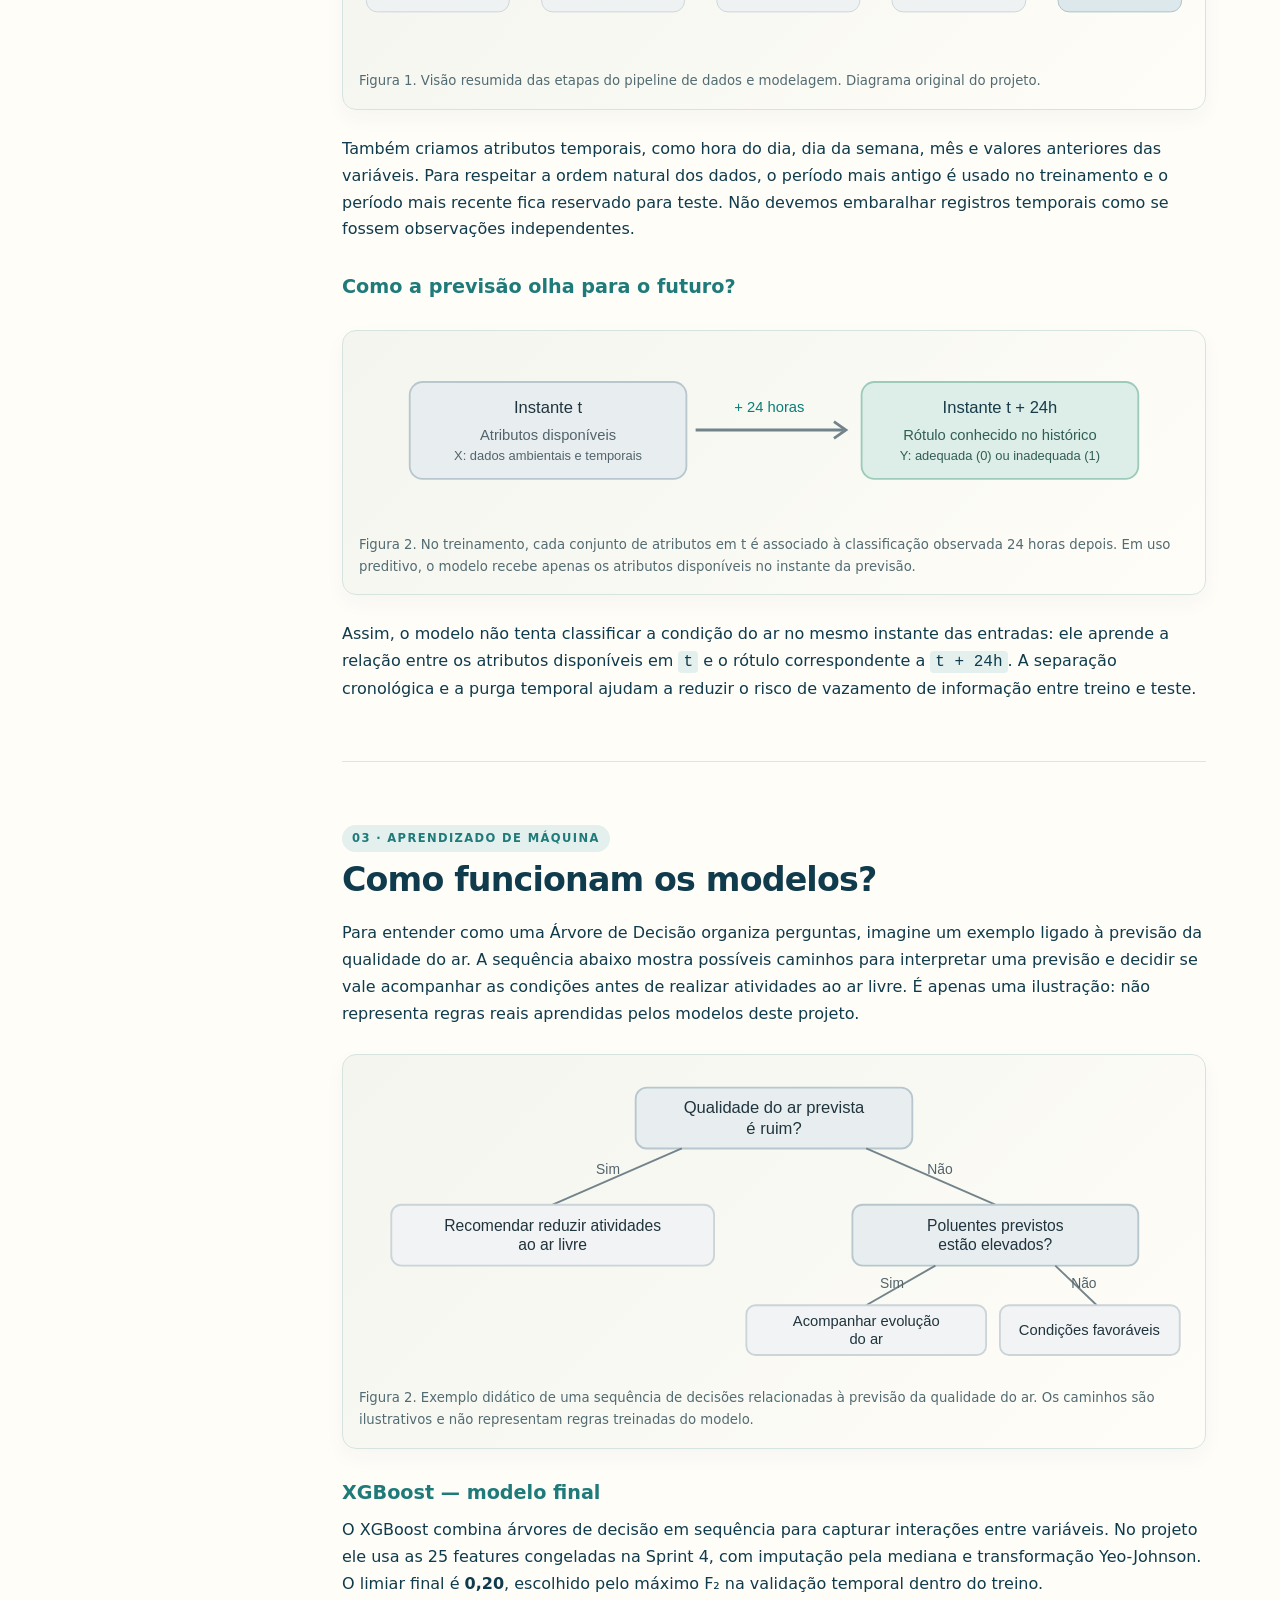
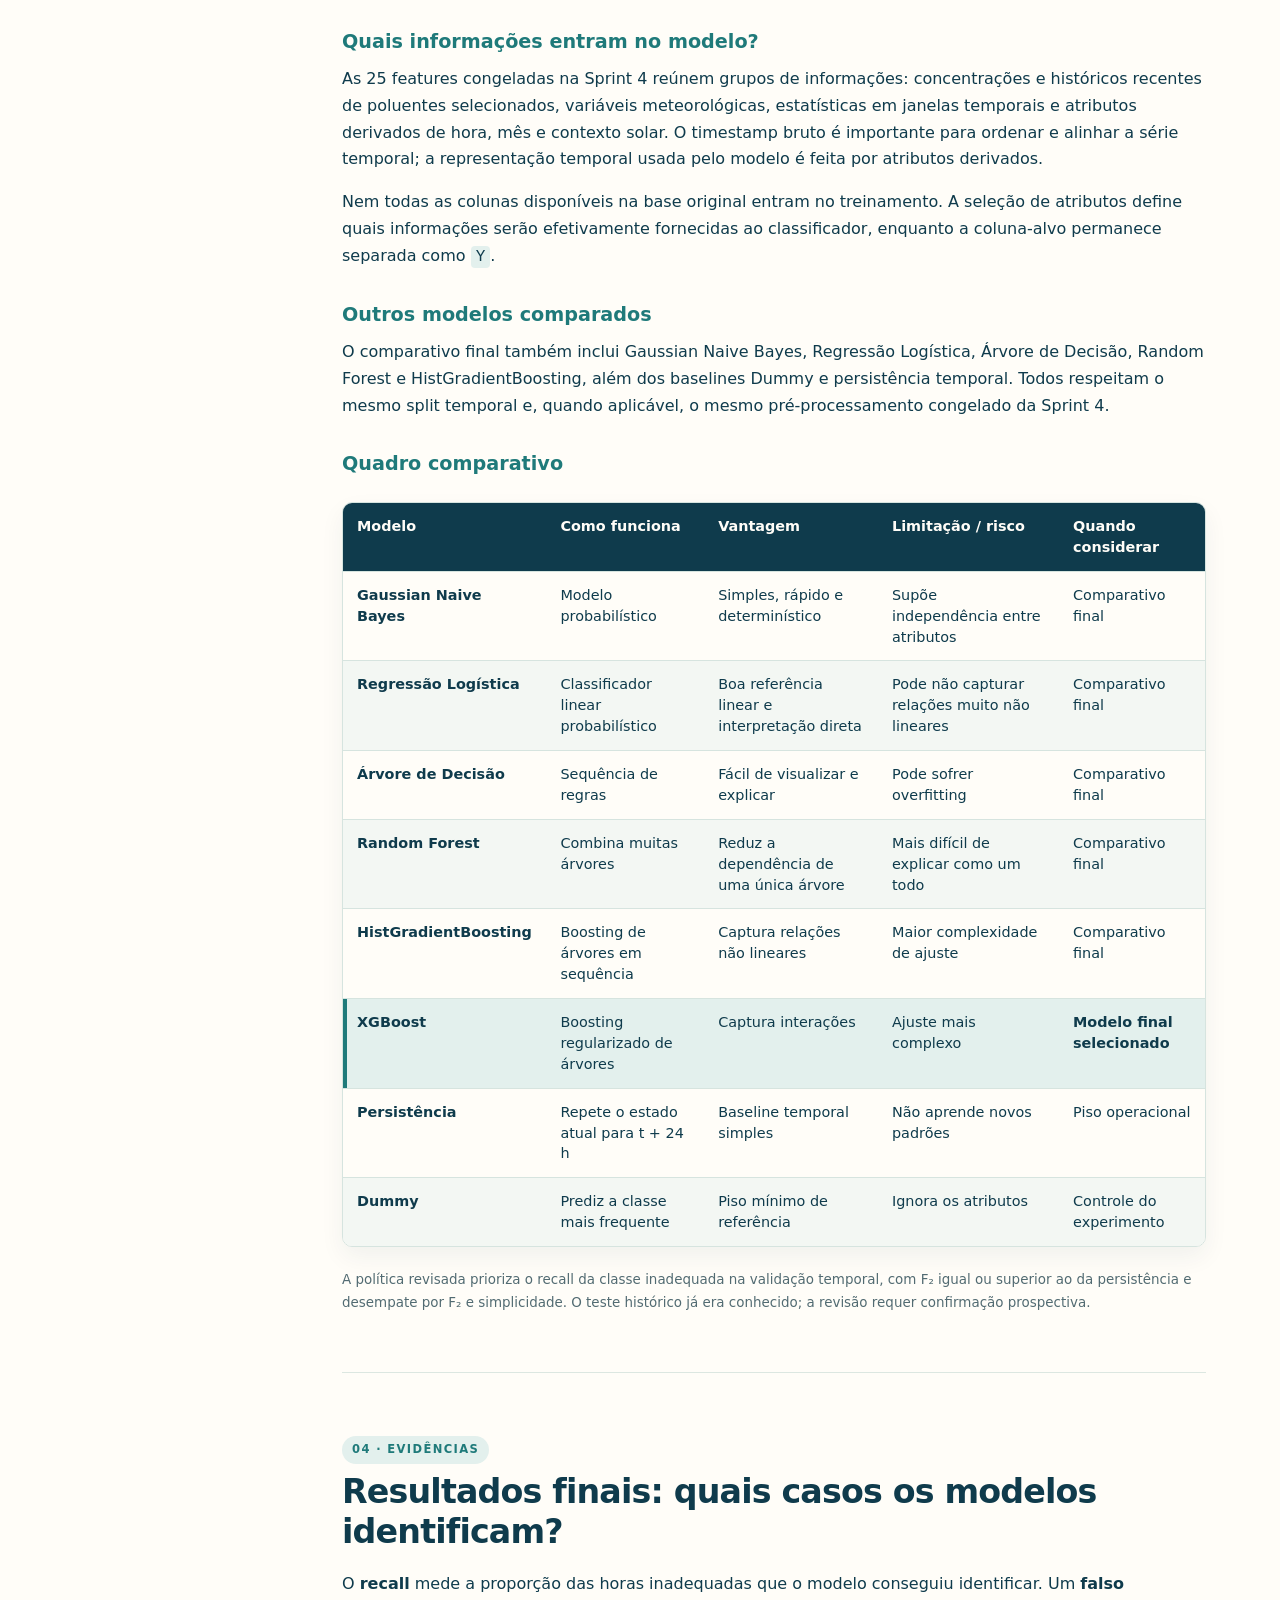
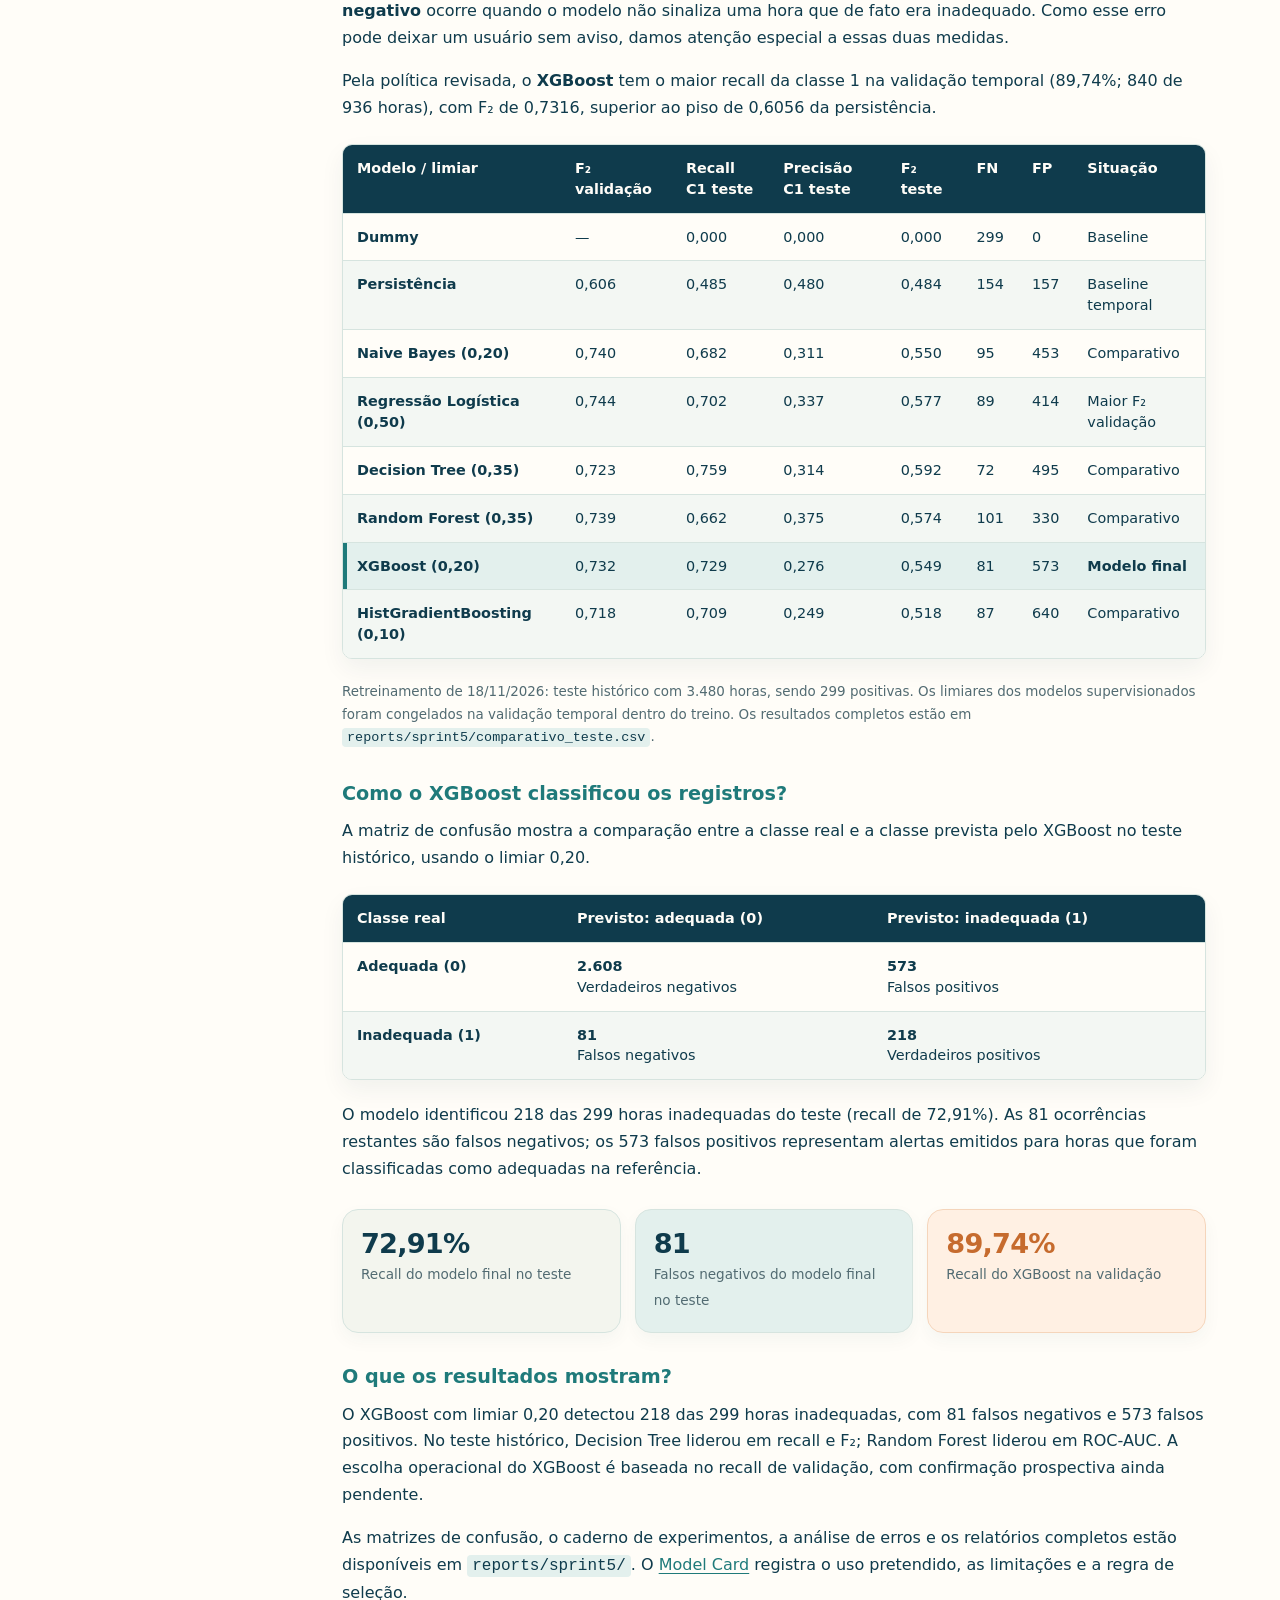
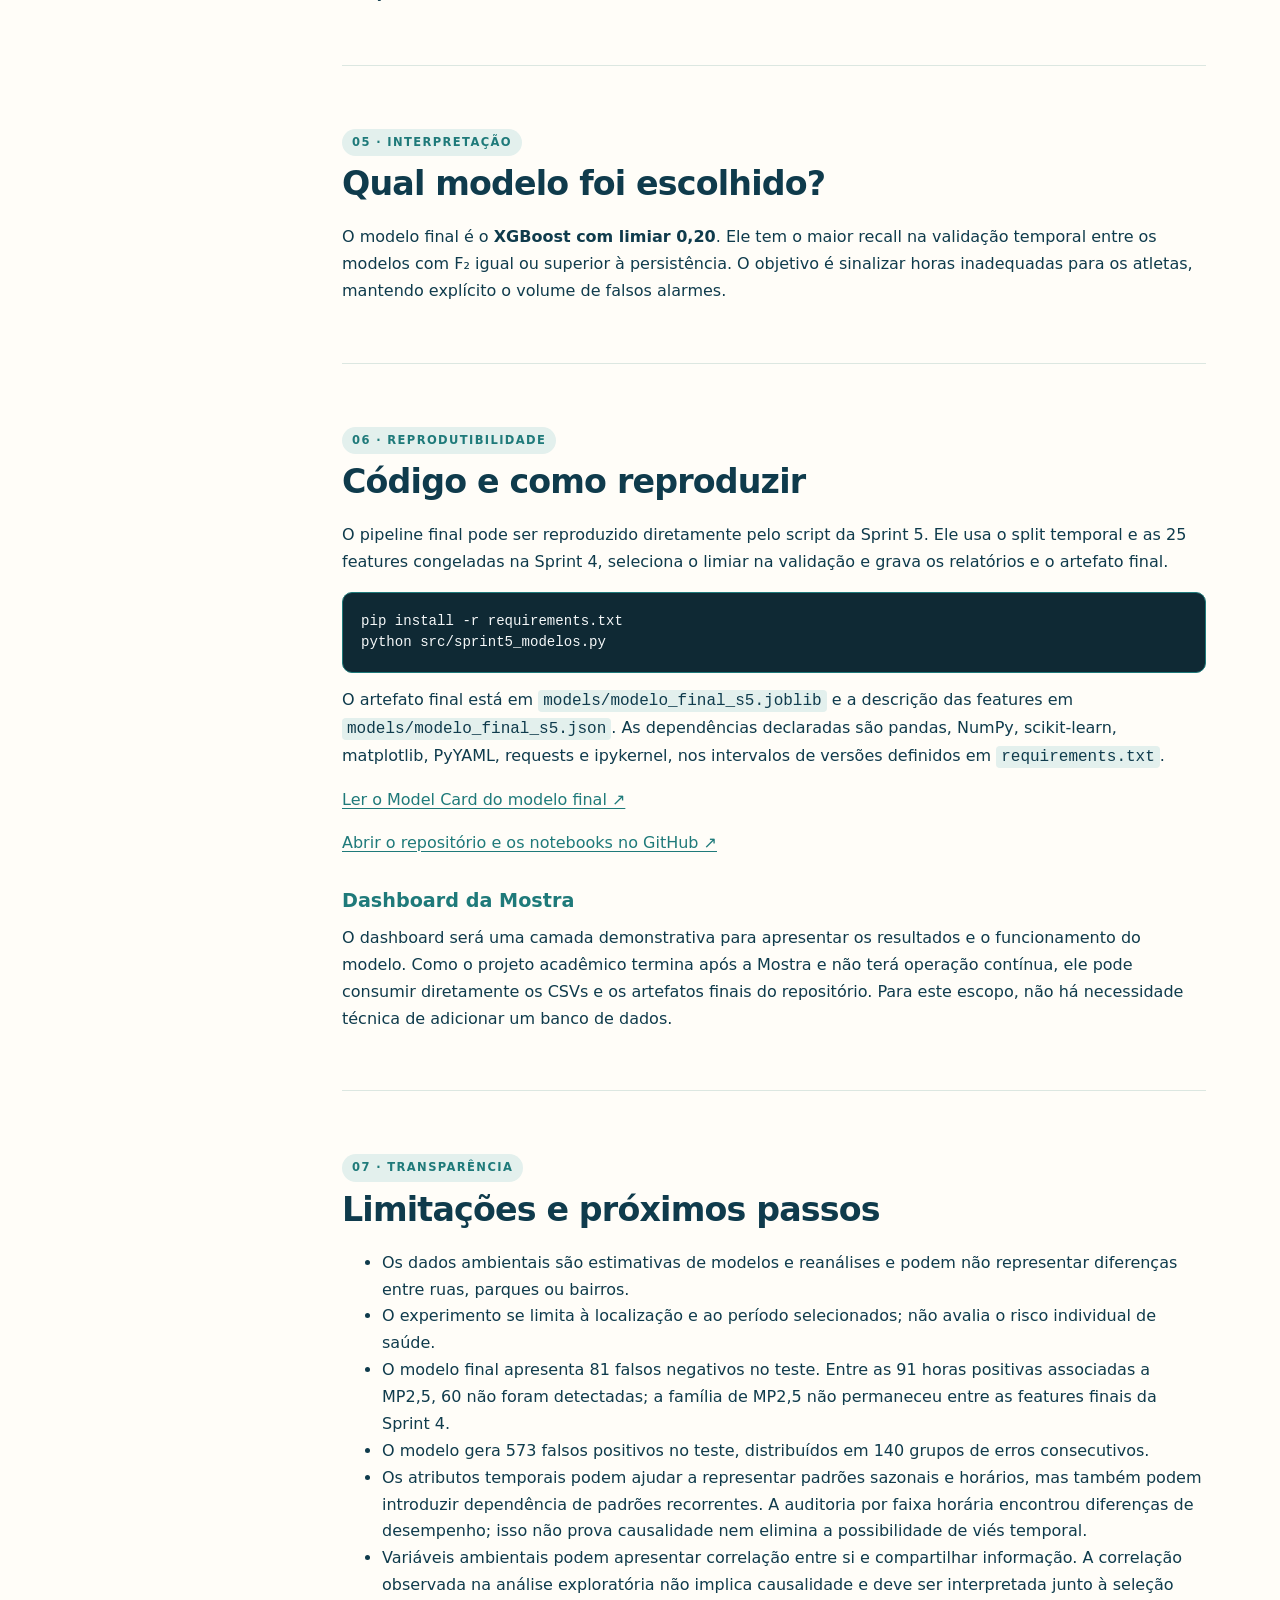
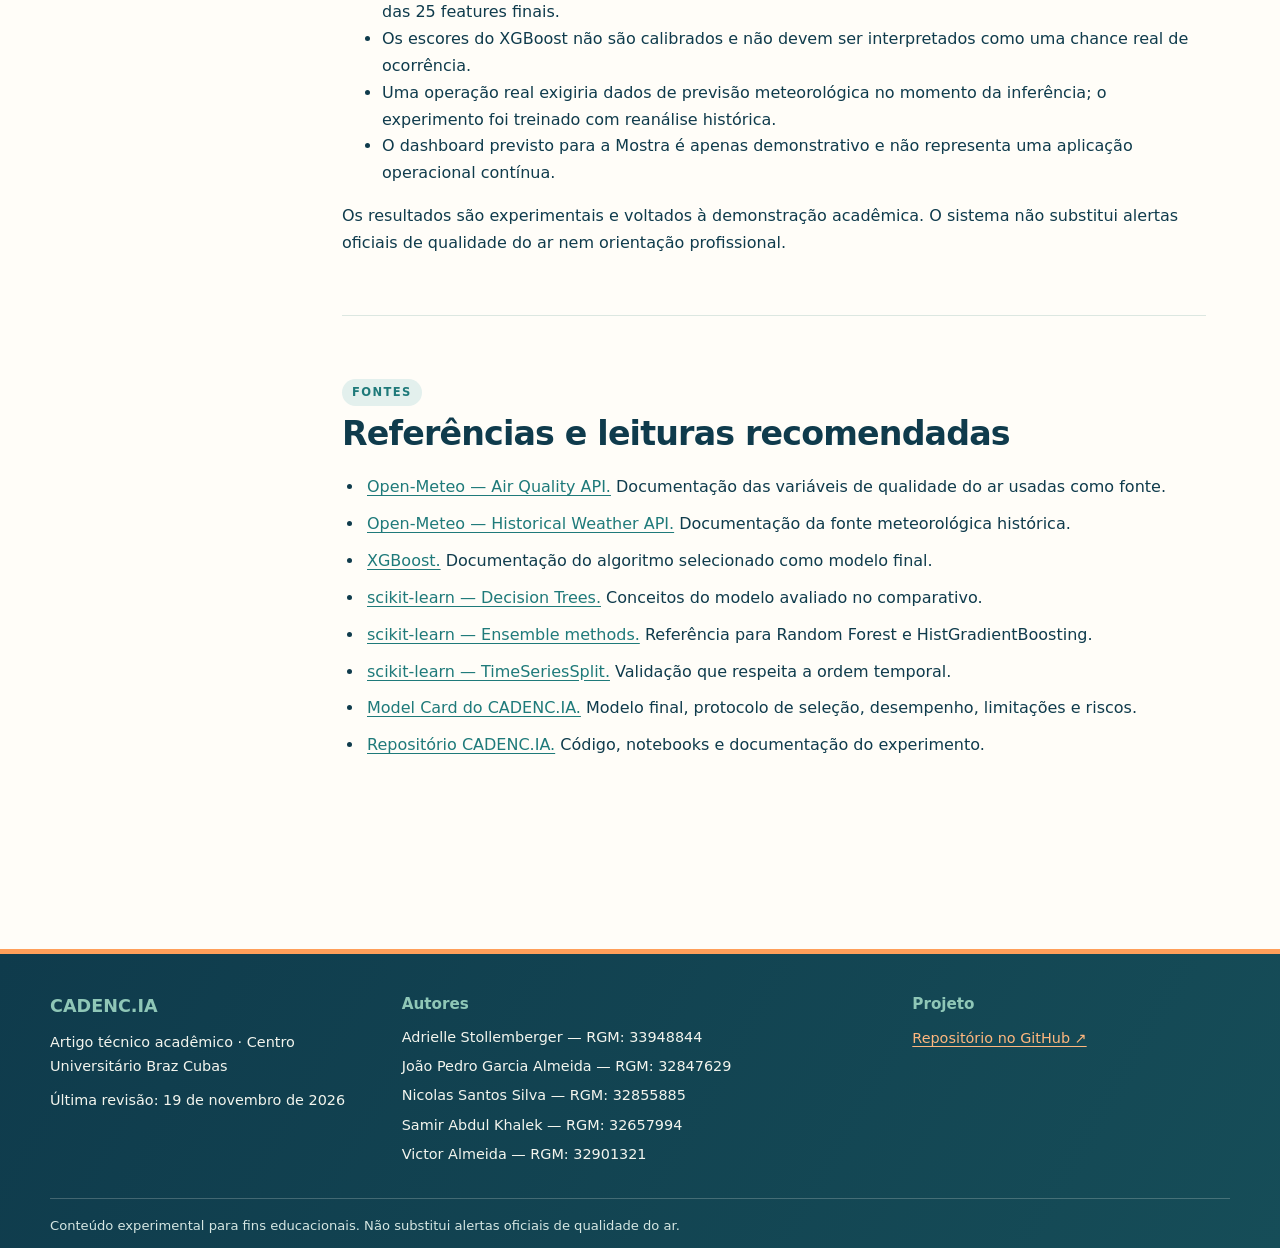
==== commit a59bf7d9: "Add files via upload" ====
--- a/docs/index.html
+++ b/docs/index.html
@@ -32,11 +32,12 @@
         <p class="eyebrow">CADENC.IA · Mostra Tecnológica · Centro Universitário Braz Cubas</p>
         <h1><span class="wordmark">CADENC<span class="brand-dot">.</span><span class="brand-ia">IA</span></span><span class="hero-title-sub">O ritmo do ar</span></h1>
         <p class="hero-lead">Como estará o ar daqui a 24 horas? O CADENC.IA investiga essa pergunta usando dados ambientais e aprendizado de máquina para prever períodos de qualidade do ar inadequada em São Paulo.</p>
-        <div class="meta-line"><span>Publicado: <strong>28 out. 2026</strong></span><span>Última revisão: <strong>29 out. 2026</strong></span></div>
+        <div class="meta-line"><span>Publicado: <strong>28 out. 2026</strong></span><span>Última revisão: <strong>17 dez. 2026</strong></span></div>
         <div class="hero-actions">
           <a class="button button-primary" href="#resultados">Conhecer os resultados</a>
           <a class="button button-secondary" href="https://github.com/Adri22K/Projeto-TrilhaB" target="_blank" rel="noopener noreferrer">Explorar repositório</a>
-        </div>
+          <a class="button button-secondary" href="https://projeto-cadencia.streamlit.app/" target="_blank" rel="noopener noreferrer"> Acessar dashboard </a>    
+          <a class="button button-secondary" href="https://act-frill-79350993.figma.site/" target="_blank" rel="noopener noreferrer"> Conheça o protótipo </a>   
       </div>
       <aside class="hero-note">
         <img class="hero-logo" src="assets/cadencia-logo-clara.png" alt="Logo CADENC.IA em fundo claro, com pessoa correndo, linhas de vento, sol laranja e referência visual ao MASP">
@@ -87,6 +88,13 @@
           <p>O conjunto cobre o período de 6 de setembro de 2024 a 6 de setembro de 2026. Foram reunidos PM10, PM2,5, CO, NO₂, SO₂ e O₃, além de temperatura, precipitação e velocidade do vento. Os dados da Open-Meteo são baseados em modelos e reanálises, portanto não equivalem a medições diretas de uma estação em cada rua ou bairro.</p>
           <h3>O que chamamos de “qualidade do ar inadequada”?</h3>
           <p>O problema foi definido como classificação binária: adequada ou inadequada. A classe positiva representa uma condição prevista para 24 horas depois, marcada quando pelo menos um dos poluentes alcança a categoria N3 — “Ruim” — ou uma condição pior, segundo os limites documentados no dicionário de dados do projeto.</p>
+          <h3>Que tipo de aprendizado usamos?</h3>
+          <p>O CADENC.IA utiliza <strong>aprendizado de máquina supervisionado</strong>, em uma tarefa de <strong>classificação binária</strong>. Isso significa que o treinamento utiliza exemplos históricos acompanhados de uma resposta conhecida: qualidade do ar adequada (classe 0) ou inadequada (classe 1).</p>
+          <div class="stat-row">
+            <div class="stat"><strong>X</strong><span>25 atributos de entrada: informações ambientais, meteorológicas e temporais</span></div>
+            <div class="stat"><strong>Y</strong><span><code>qualidade_inadequada_24h</code>: classe prevista 24 horas à frente</span></div>
+          </div>
+          <p>Em termos simples, <strong>X</strong> reúne as informações que o modelo recebe para fazer a previsão; <strong>Y</strong> é a resposta que ele aprende a estimar. A classe 1 é atribuída quando pelo menos um poluente alcança N3 (“Ruim”) ou pior no horizonte futuro definido. A classe 0 representa as demais situações.</p>
         </section>
 
         <section id="pipeline">
@@ -113,6 +121,28 @@
             <figcaption>Figura 1. Visão resumida das etapas do pipeline de dados e modelagem. Diagrama original do projeto.</figcaption>
           </figure>
           <p>Também criamos atributos temporais, como hora do dia, dia da semana, mês e valores anteriores das variáveis. Para respeitar a ordem natural dos dados, o período mais antigo é usado no treinamento e o período mais recente fica reservado para teste. Não devemos embaralhar registros temporais como se fossem observações independentes.</p>
+          <h3>Como a previsão olha para o futuro?</h3>
+          <figure class="diagram">
+            <svg viewBox="0 0 900 190" role="img" aria-labelledby="future-title future-desc">
+              <title id="future-title">Previsão da qualidade do ar 24 horas à frente</title>
+              <desc id="future-desc">As variáveis de entrada são observadas no instante t; o rótulo usado no treinamento corresponde à condição de qualidade do ar em t mais 24 horas.</desc>
+              <g font-family="Arial, sans-serif" text-anchor="middle">
+                <rect x="55" y="38" width="300" height="105" rx="14" fill="#e8eef0" stroke="#b8c7cd" stroke-width="2"/>
+                <text x="205" y="72" font-size="18" fill="#20343d">Instante t</text>
+                <text x="205" y="101" font-size="16" fill="#52636b">Atributos disponíveis</text>
+                <text x="205" y="123" font-size="14" fill="#52636b">X: dados ambientais e temporais</text>
+                <path d="M365 90 H525" stroke="#73838b" stroke-width="3"/>
+                <path d="M515 81 L528 90 L515 99" fill="none" stroke="#73838b" stroke-width="3"/>
+                <text x="445" y="70" font-size="16" fill="#087e78">+ 24 horas</text>
+                <rect x="545" y="38" width="300" height="105" rx="14" fill="#dceee7" stroke="#9dcbbb" stroke-width="2"/>
+                <text x="695" y="72" font-size="18" fill="#173b49">Instante t + 24h</text>
+                <text x="695" y="101" font-size="16" fill="#315d55">Rótulo conhecido no histórico</text>
+                <text x="695" y="123" font-size="14" fill="#315d55">Y: adequada (0) ou inadequada (1)</text>
+              </g>
+            </svg>
+            <figcaption>Figura 2. No treinamento, cada conjunto de atributos em t é associado à classificação observada 24 horas depois. Em uso preditivo, o modelo recebe apenas os atributos disponíveis no instante da previsão.</figcaption>
+          </figure>
+          <p>Assim, o modelo não tenta classificar a condição do ar no mesmo instante das entradas: ele aprende a relação entre os atributos disponíveis em <code>t</code> e o rótulo correspondente a <code>t + 24h</code>. A separação cronológica e a purga temporal ajudam a reduzir o risco de vazamento de informação entre treino e teste.</p>
         </section>
 
         <section id="modelos">
@@ -152,6 +182,9 @@
           </figure>
           <h3>XGBoost — modelo final</h3>
           <p>O XGBoost combina árvores de decisão em sequência para capturar interações entre variáveis. No projeto ele usa as 25 features congeladas na Sprint 4, com imputação pela mediana e transformação Yeo-Johnson. O limiar final é <strong>0,20</strong>, escolhido pelo máximo F₂ na validação temporal dentro do treino.</p>
+          <h3>Quais informações entram no modelo?</h3>
+          <p>As 25 features congeladas na Sprint 4 reúnem grupos de informações: concentrações e históricos recentes de poluentes selecionados, variáveis meteorológicas, estatísticas em janelas temporais e atributos derivados de hora, mês e contexto solar. O timestamp bruto é importante para ordenar e alinhar a série temporal; a representação temporal usada pelo modelo é feita por atributos derivados.</p>
+          <p>Nem todas as colunas disponíveis na base original entram no treinamento. A seleção de atributos define quais informações serão efetivamente fornecidas ao classificador, enquanto a coluna-alvo permanece separada como <code>Y</code>.</p>
           <h3>Outros modelos comparados</h3>
           <p>O comparativo final também inclui Gaussian Naive Bayes, Regressão Logística, Árvore de Decisão, Random Forest e HistGradientBoosting, além dos baselines Dummy e persistência temporal. Todos respeitam o mesmo split temporal e, quando aplicável, o mesmo pré-processamento congelado da Sprint 4.</p>
           <h3>Quadro comparativo</h3>
@@ -194,6 +227,18 @@
             </table>
           </div>
           <p class="small-note">Retreinamento de 18/11/2026: teste histórico com 3.480 horas, sendo 299 positivas. Os limiares dos modelos supervisionados foram congelados na validação temporal dentro do treino. Os resultados completos estão em <code>reports/sprint5/comparativo_teste.csv</code>.</p>
+          <h3>Como o XGBoost classificou os registros?</h3>
+          <p>A matriz de confusão mostra a comparação entre a classe real e a classe prevista pelo XGBoost no teste histórico, usando o limiar 0,20.</p>
+          <div class="table-wrap">
+            <table>
+              <thead><tr><th>Classe real</th><th>Previsto: adequada (0)</th><th>Previsto: inadequada (1)</th></tr></thead>
+              <tbody>
+                <tr><th>Adequada (0)</th><td><strong>2.608</strong><br>Verdadeiros negativos</td><td><strong>573</strong><br>Falsos positivos</td></tr>
+                <tr><th>Inadequada (1)</th><td><strong>81</strong><br>Falsos negativos</td><td><strong>218</strong><br>Verdadeiros positivos</td></tr>
+              </tbody>
+            </table>
+          </div>
+          <p>O modelo identificou 218 das 299 horas inadequadas do teste (recall de 72,91%). As 81 ocorrências restantes são falsos negativos; os 573 falsos positivos representam alertas emitidos para horas que foram classificadas como adequadas na referência.</p>
           <div class="stat-row">
             <div class="stat"><strong>72,91%</strong><span>Recall do modelo final no teste</span></div>
             <div class="stat"><strong>81</strong><span>Falsos negativos do modelo final no teste</span></div>
@@ -231,6 +276,8 @@
             <li>O experimento se limita à localização e ao período selecionados; não avalia o risco individual de saúde.</li>
             <li>O modelo final apresenta 81 falsos negativos no teste. Entre as 91 horas positivas associadas a MP2,5, 60 não foram detectadas; a família de MP2,5 não permaneceu entre as features finais da Sprint 4.</li>
             <li>O modelo gera 573 falsos positivos no teste, distribuídos em 140 grupos de erros consecutivos.</li>
+            <li>Os atributos temporais podem ajudar a representar padrões sazonais e horários, mas também podem introduzir dependência de padrões recorrentes. A auditoria por faixa horária encontrou diferenças de desempenho; isso não prova causalidade nem elimina a possibilidade de viés temporal.</li>
+            <li>Variáveis ambientais podem apresentar correlação entre si e compartilhar informação. A correlação observada na análise exploratória não implica causalidade e deve ser interpretada junto à seleção das 25 features finais.</li>
             <li>Os escores do XGBoost não são calibrados e não devem ser interpretados como uma chance real de ocorrência.</li>
             <li>Uma operação real exigiria dados de previsão meteorológica no momento da inferência; o experimento foi treinado com reanálise histórica.</li>
             <li>O dashboard previsto para a Mostra é apenas demonstrativo e não representa uma aplicação operacional contínua.</li>
@@ -261,7 +308,7 @@
       <div>
         <h2>CADENC.IA</h2>
         <p>Artigo técnico acadêmico · Centro Universitário Braz Cubas</p>
-        <p>Última revisão: 29 de outubro de 2026</p>
+        <p>Última revisão: 19 de novembro de 2026</p>
       </div>
       <div>
         <h3>Autores</h3>
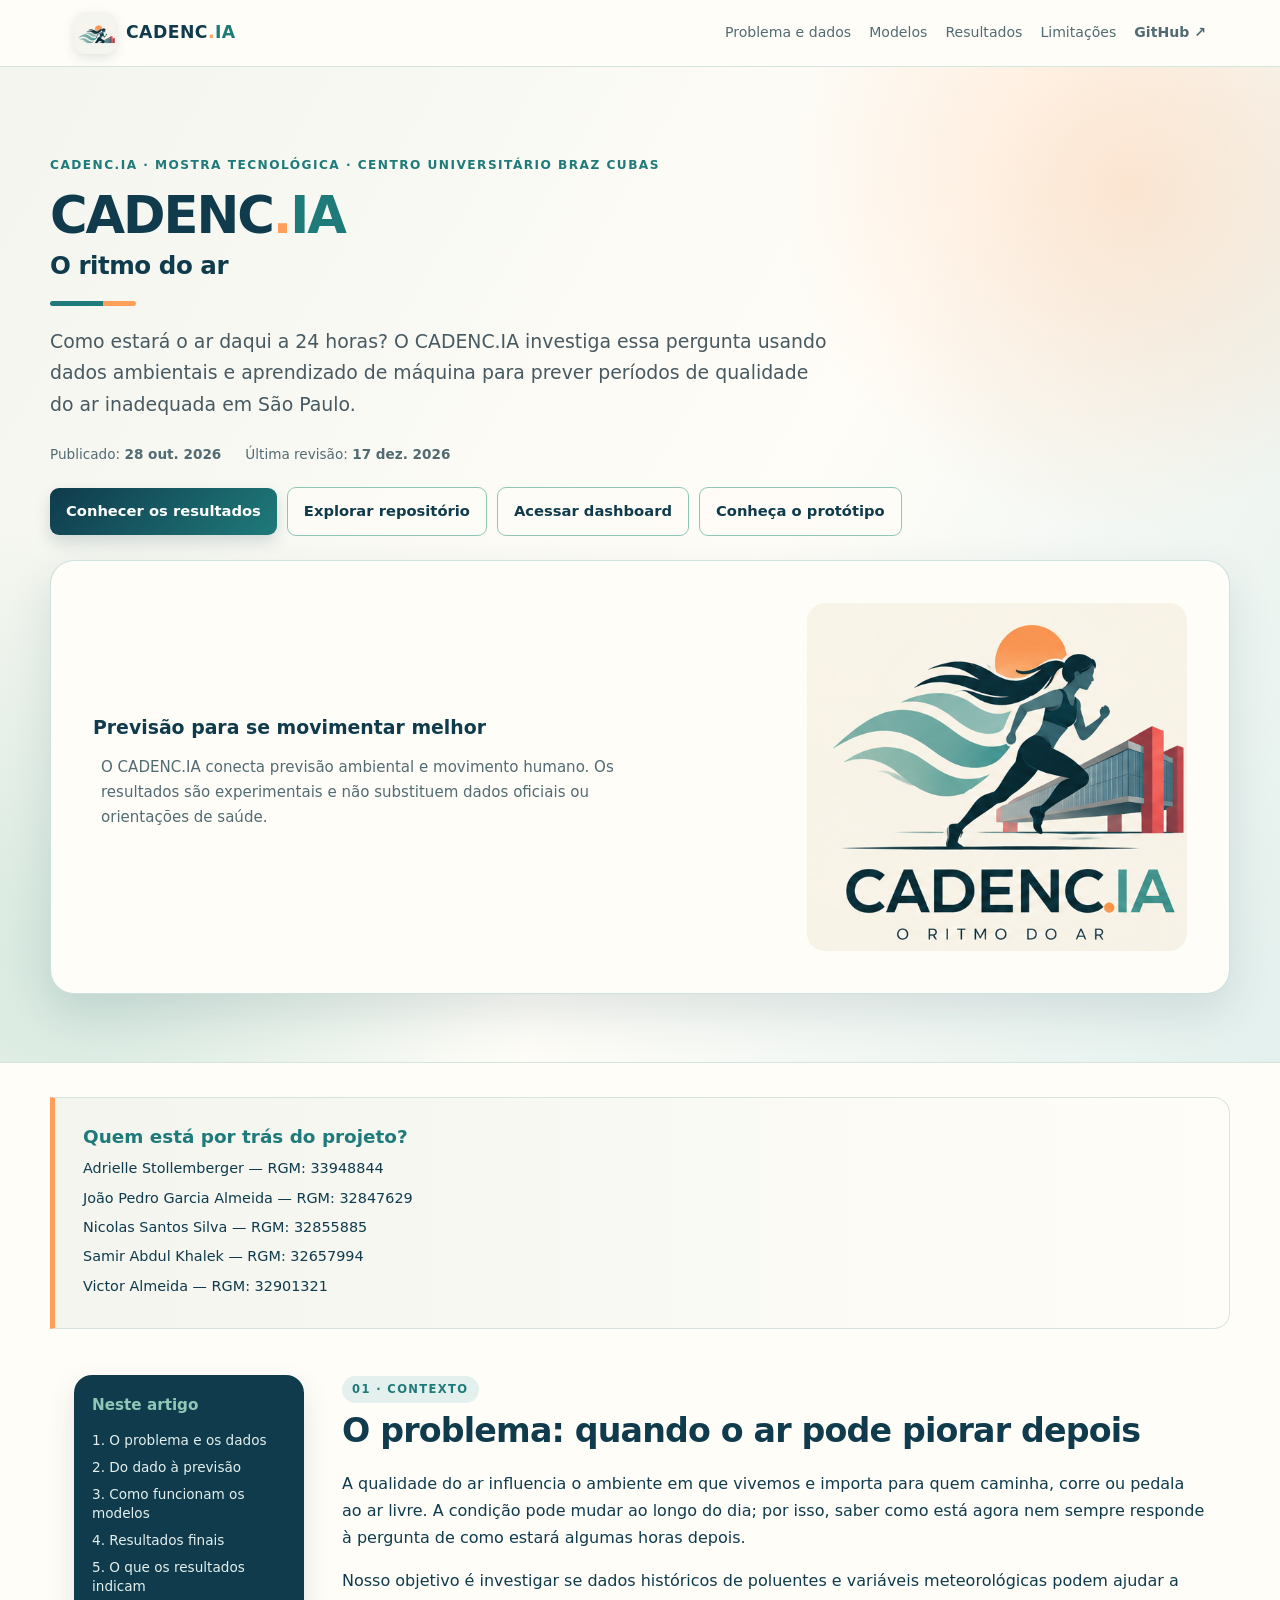
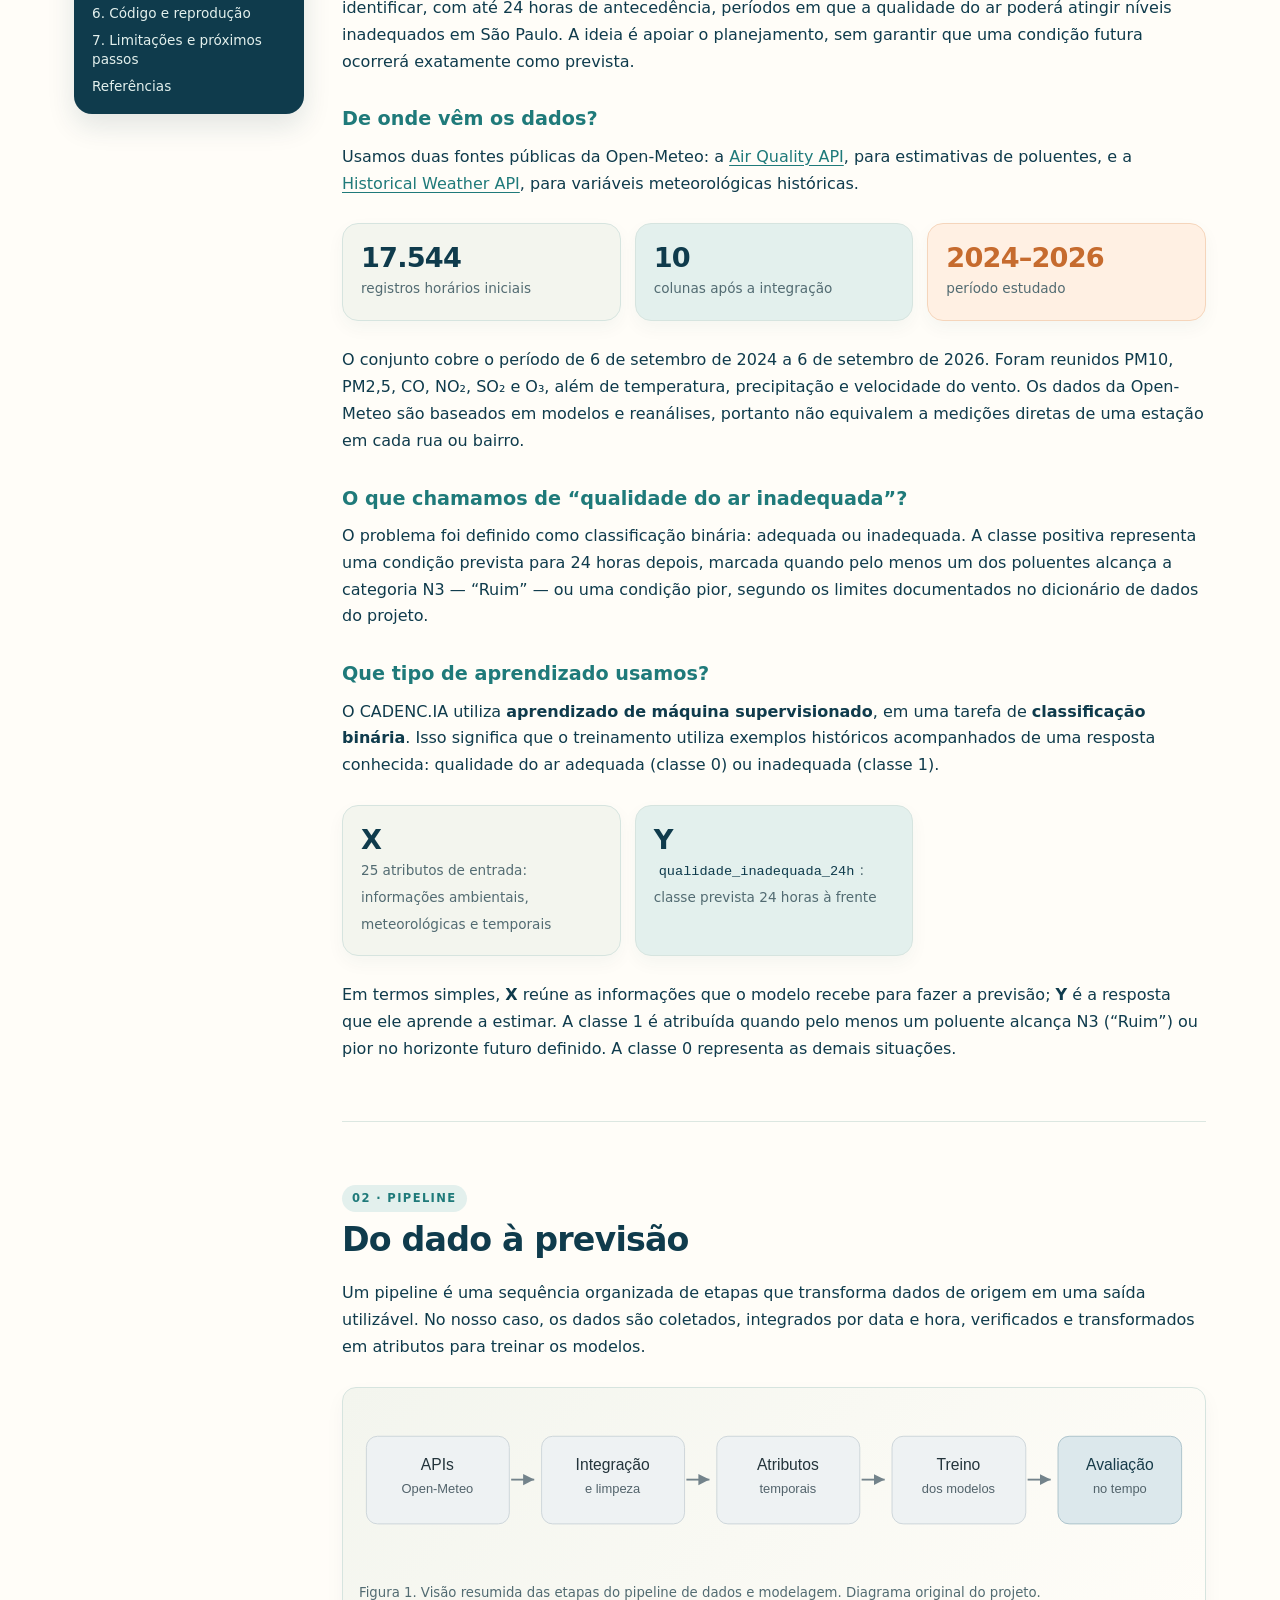
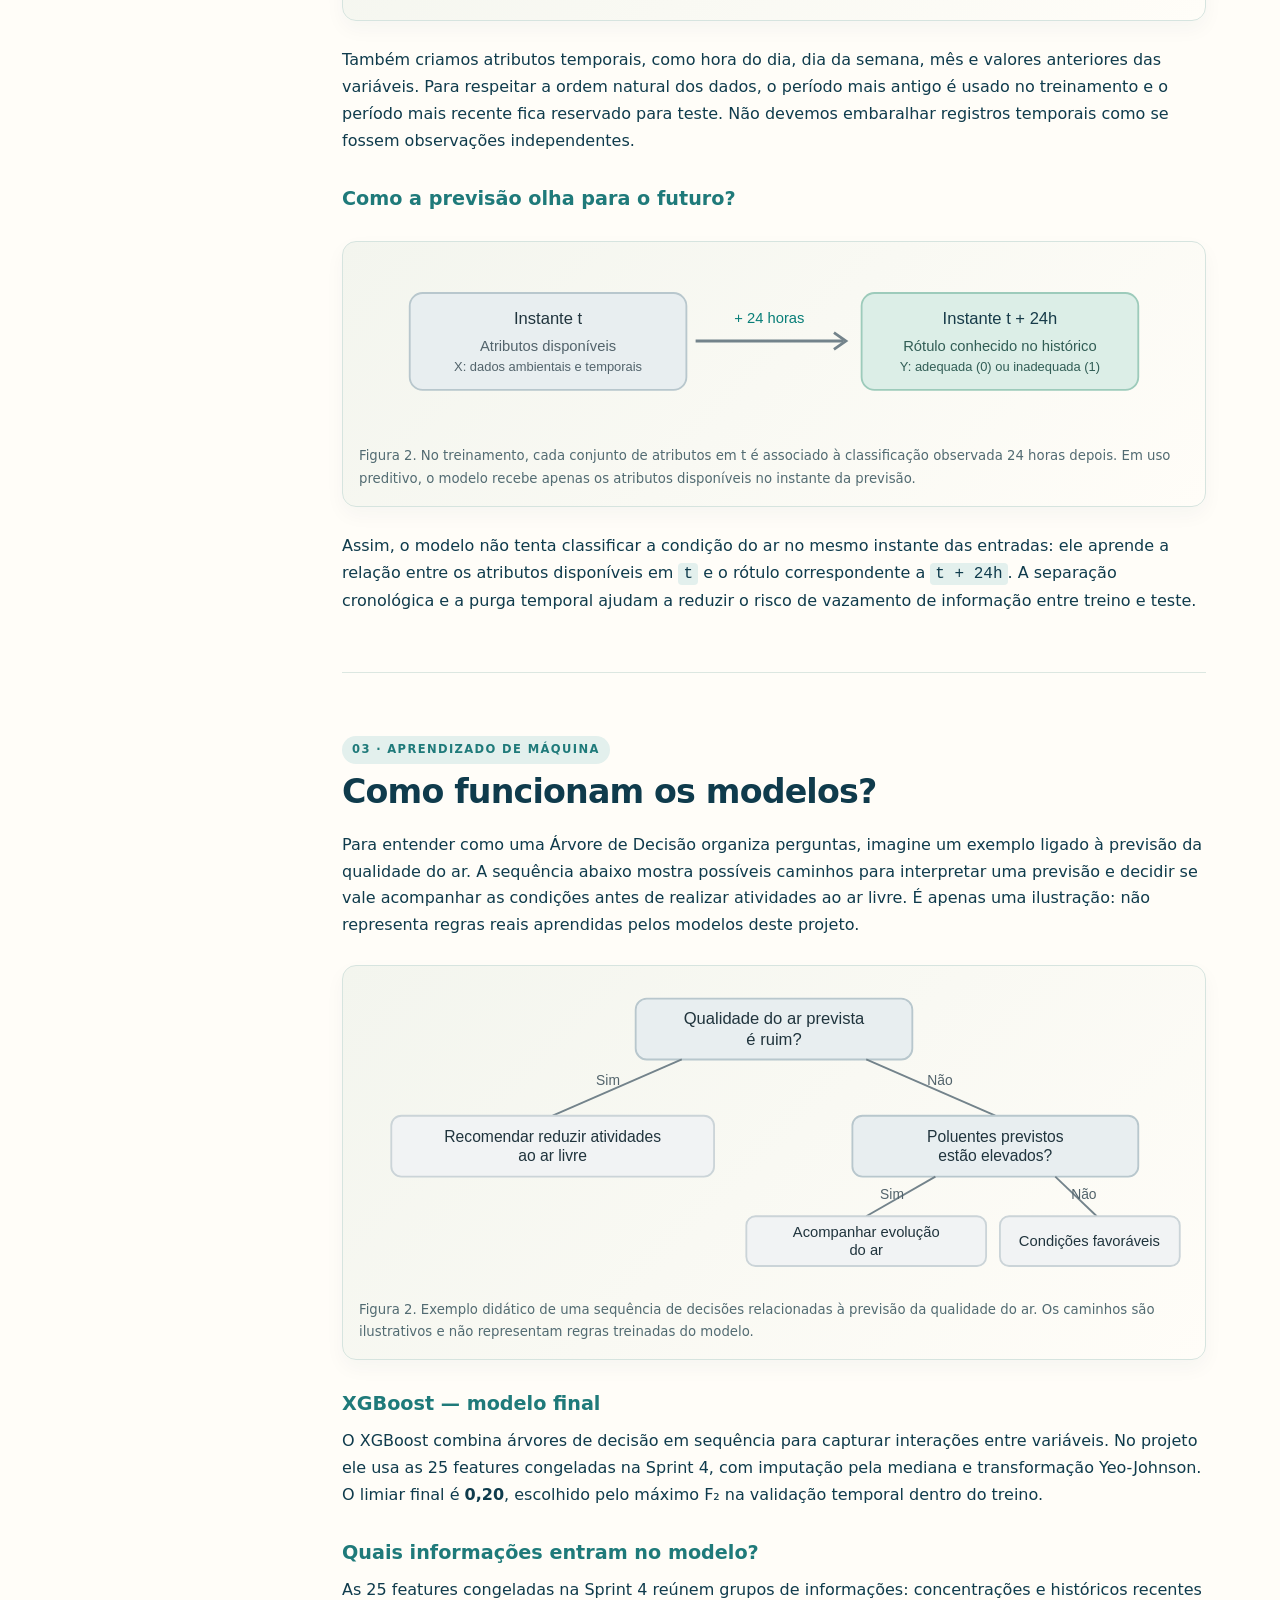
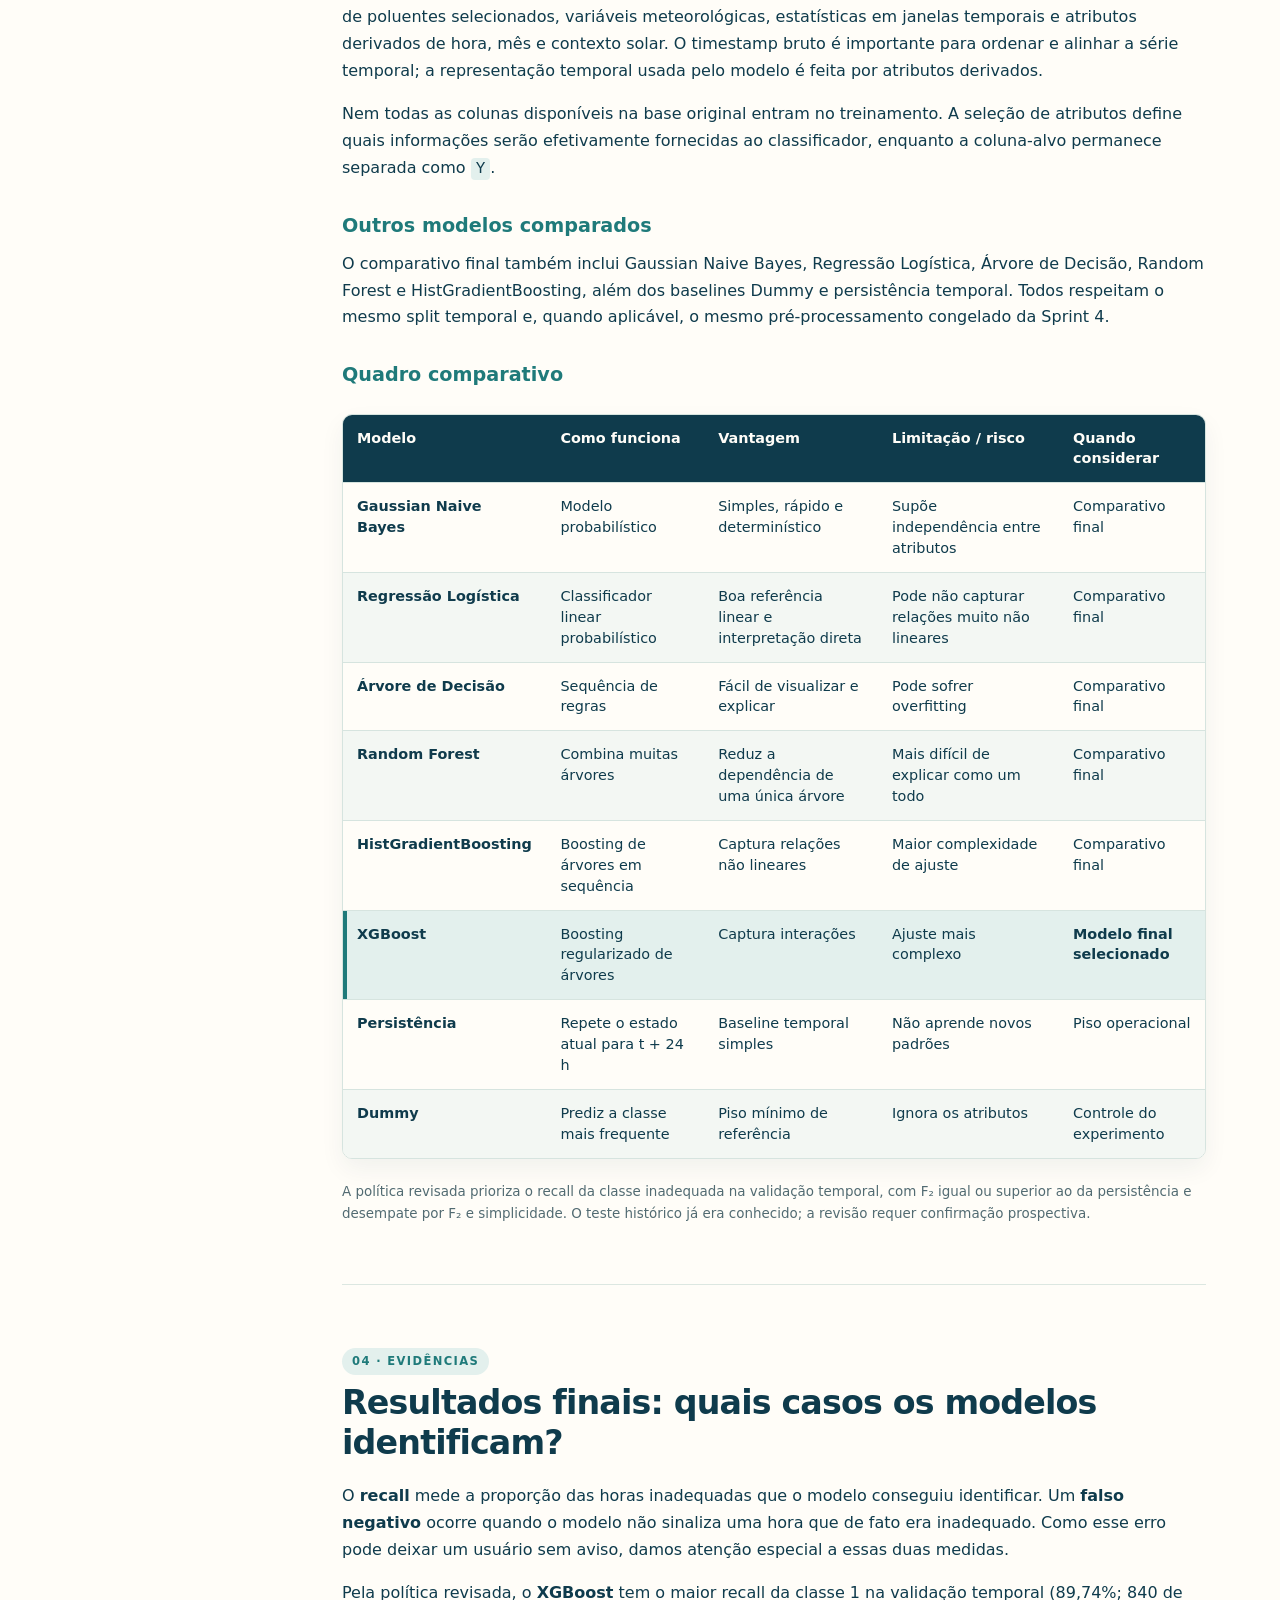
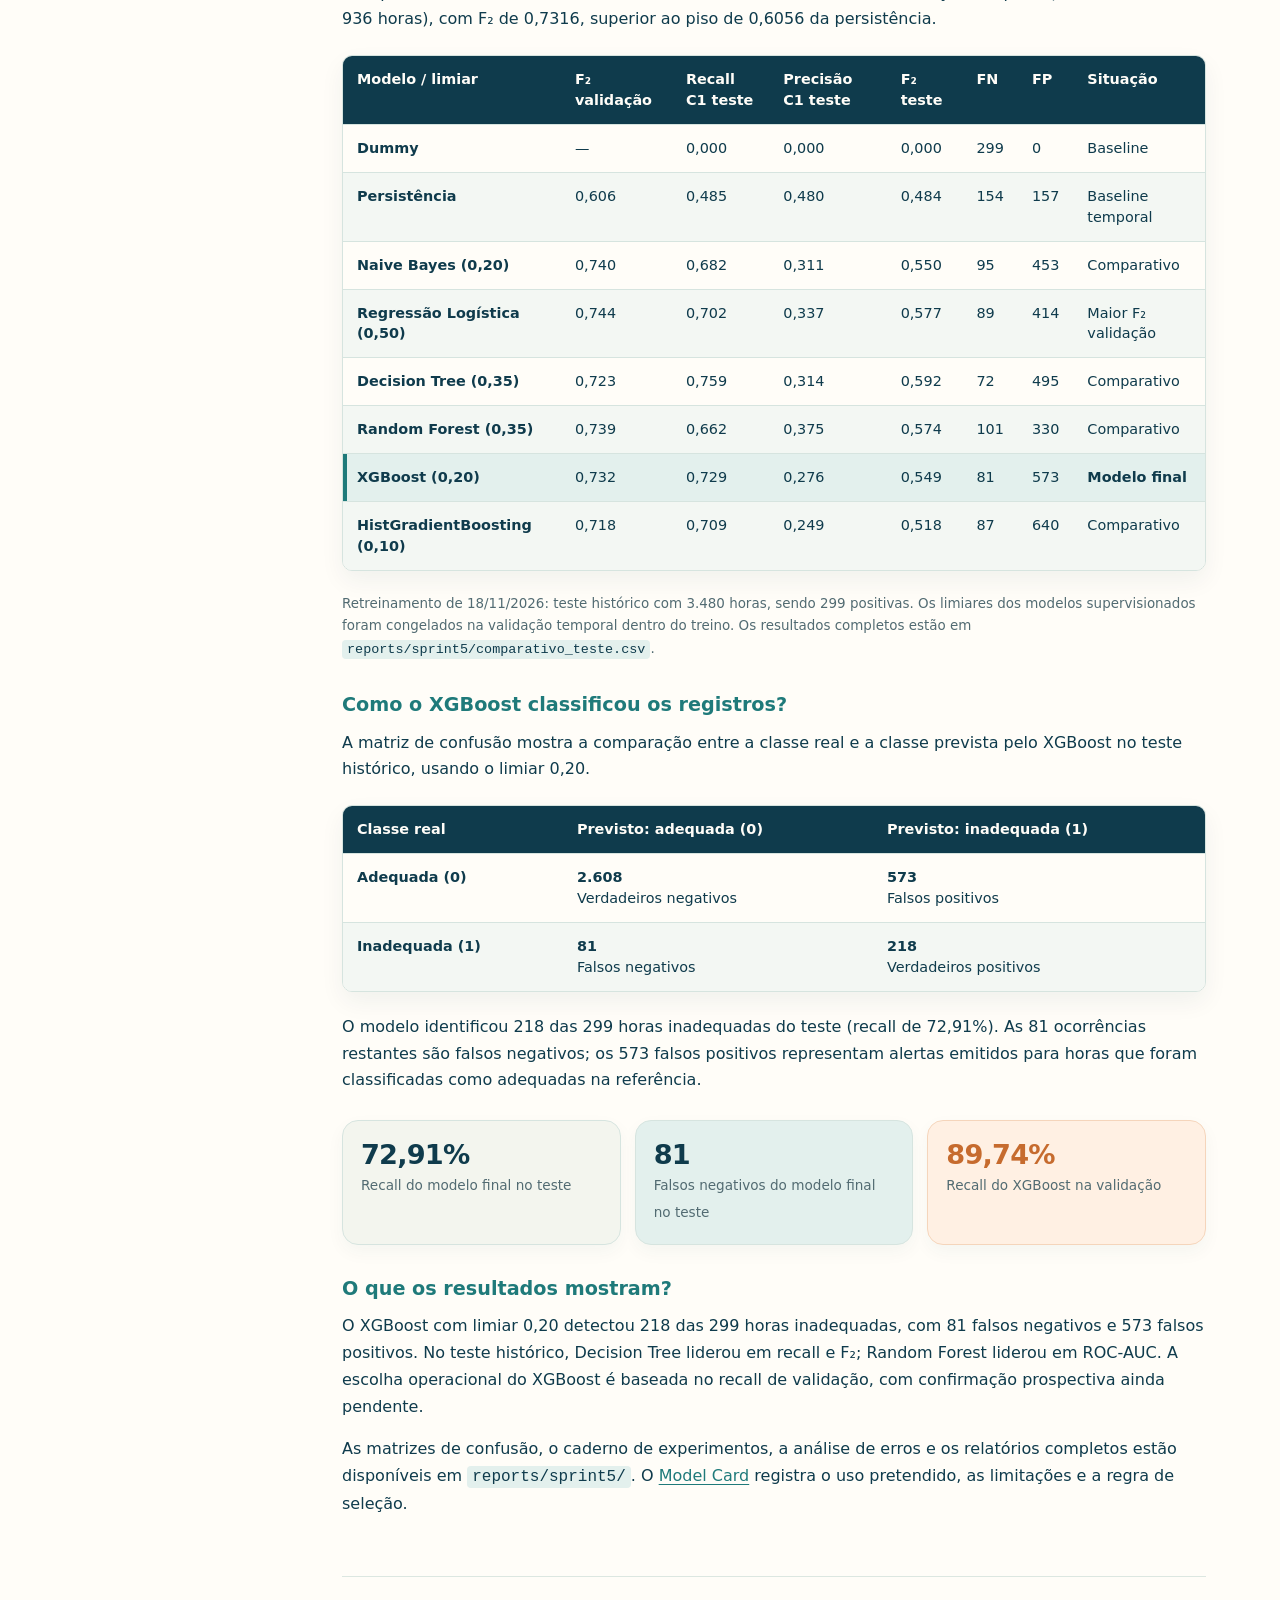
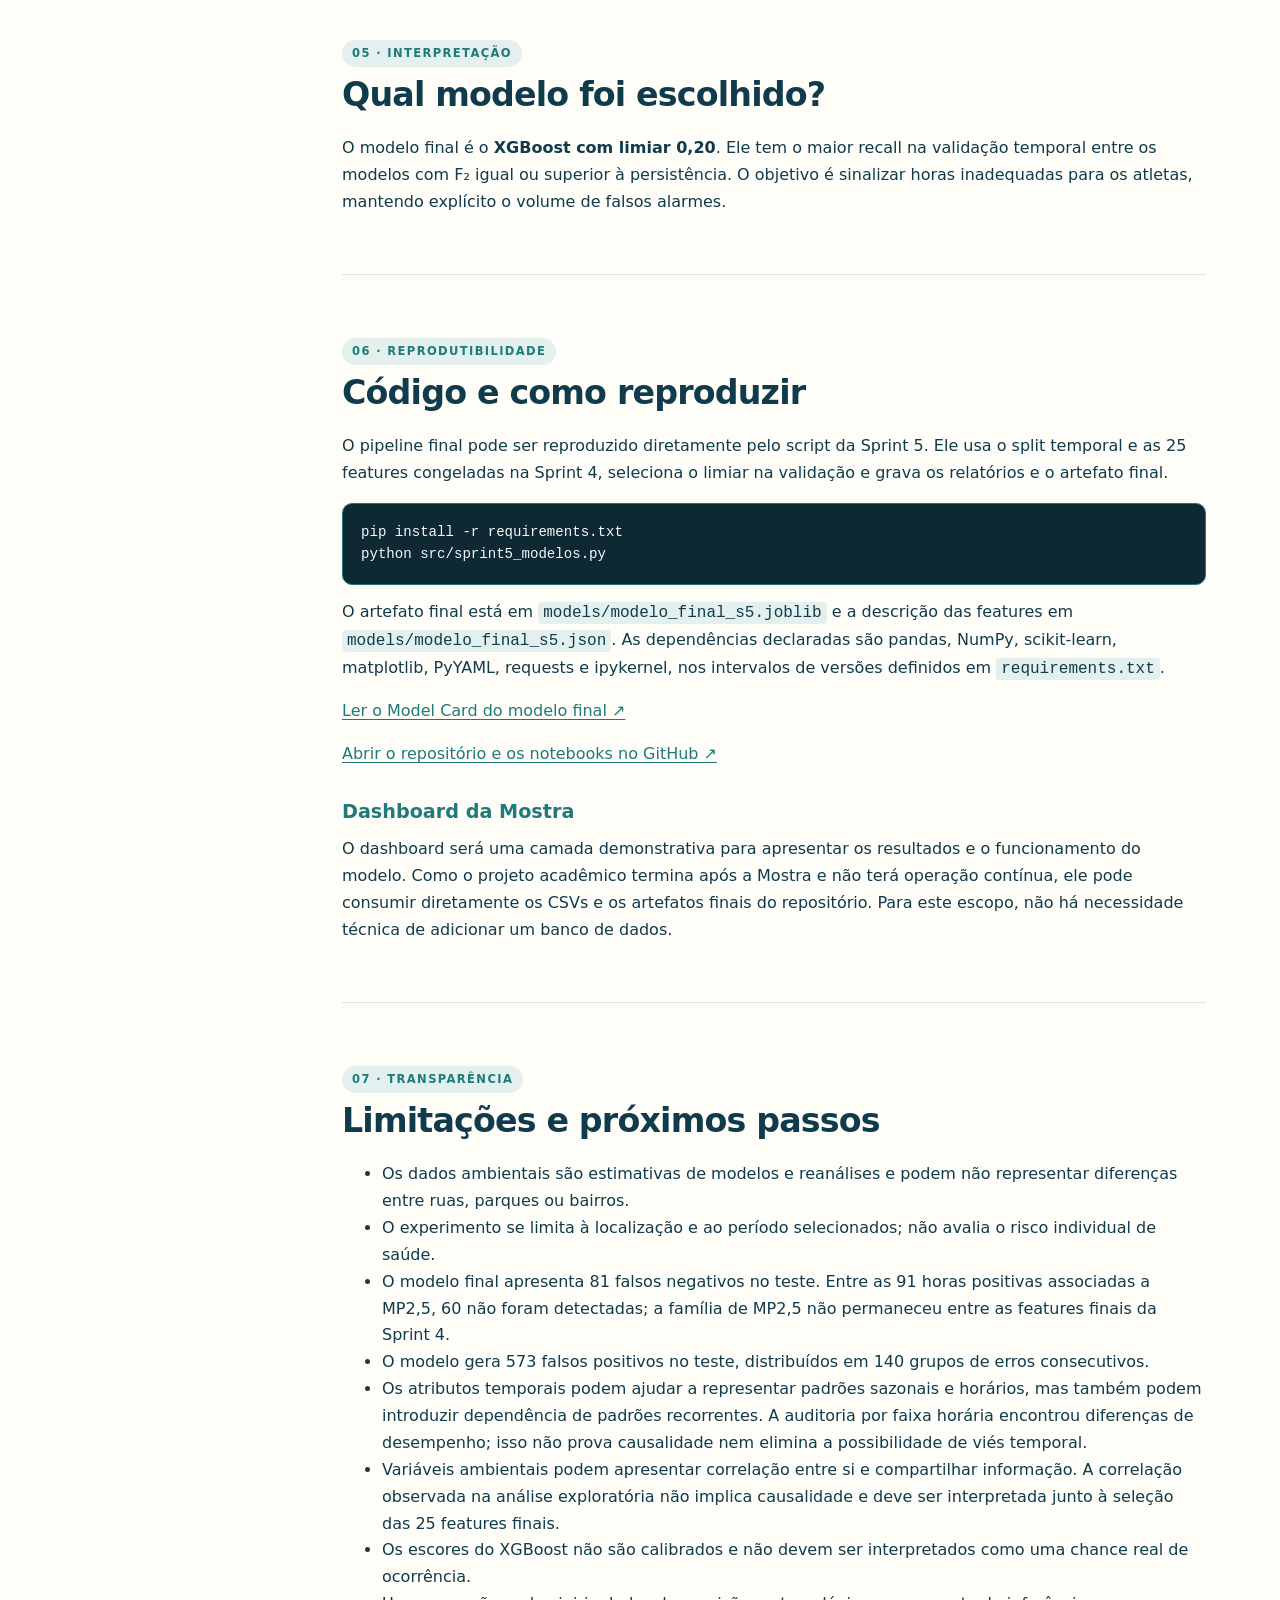
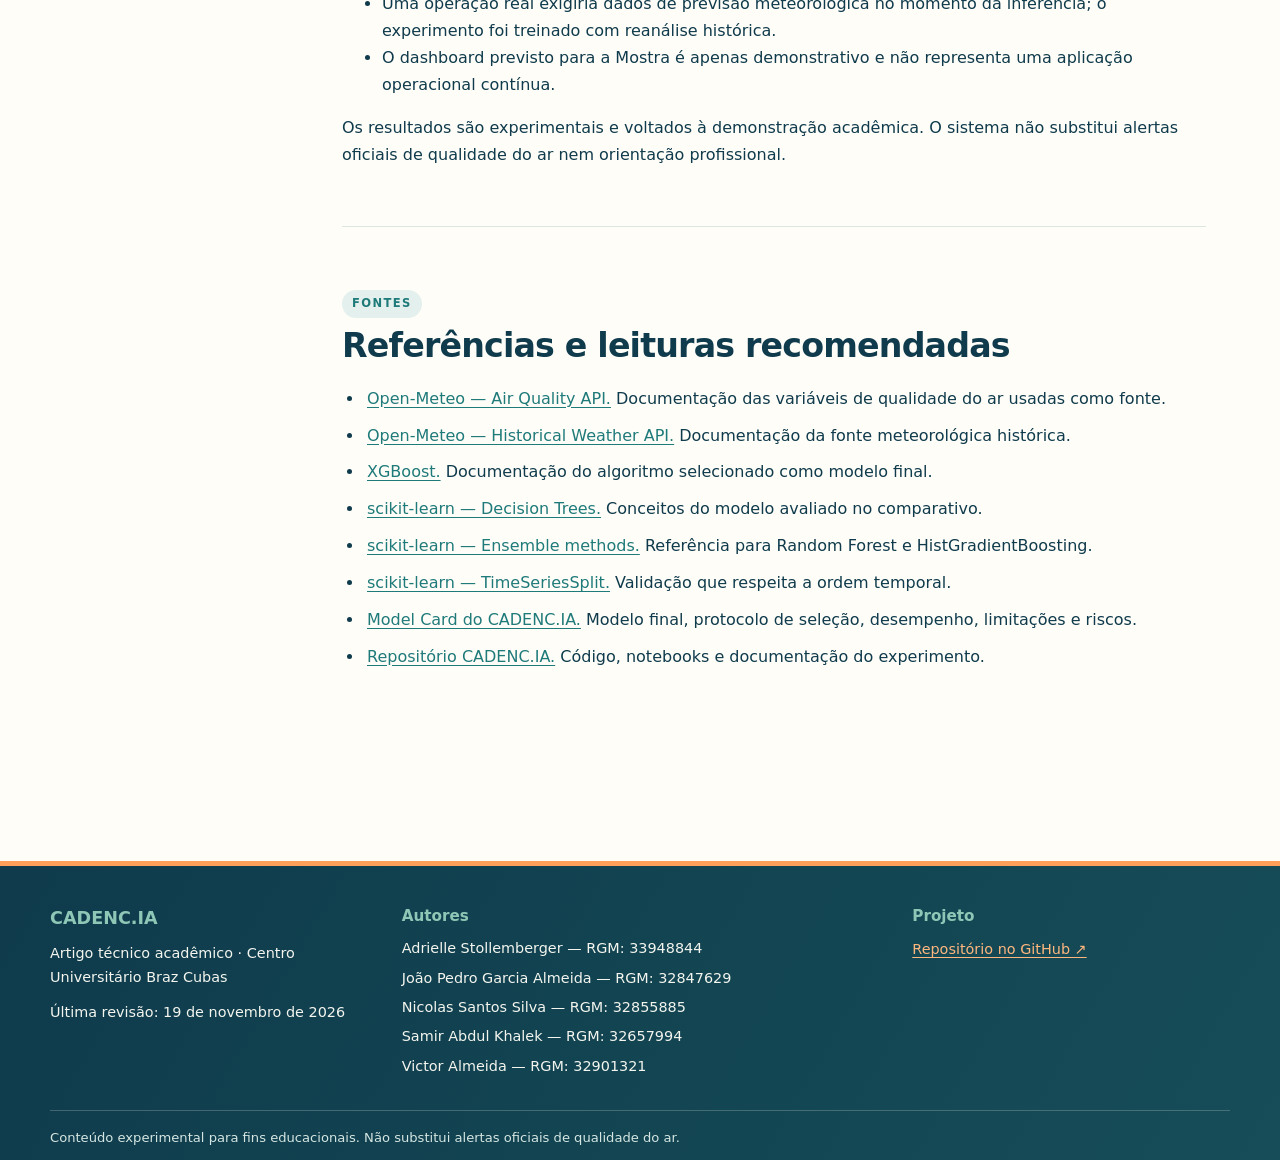
==== commit 1745b6a6: "Enhance hero section with new styles Added styles for hero section layout and responsiveness." ====
--- a/docs/index.html
+++ b/docs/index.html
@@ -6,6 +6,62 @@
   <meta name="description" content="CADENC.IA é um projeto de inteligência artificial para prever períodos de qualidade do ar inadequada em São Paulo.">
   <title>CADENC.IA | O ritmo do ar</title>
   <link rel="stylesheet" href="assets/style.css">
+  <style>
+    /* CADENC.IA: conteúdo da abertura em duas colunas, com logo à direita */
+    #inicio.hero {
+      display: flex;
+      flex-direction: column;
+      align-items: stretch;
+      gap: 24px;
+    }
+    #inicio .hero-copy,
+    #inicio .hero-note {
+      width: 100%;
+      max-width: none;
+      min-width: 0;
+      margin-left: 0;
+      margin-right: 0;
+      box-sizing: border-box;
+    }
+    #inicio .hero-actions {
+      display: flex;
+      flex-wrap: wrap;
+      align-items: center;
+      gap: 10px;
+      margin-top: 20px;
+    }
+    #inicio .hero-note {
+      display: grid;
+      grid-template-columns: minmax(0, 1fr) minmax(260px, 42%);
+      align-items: center;
+      gap: clamp(20px, 4vw, 55px);
+      padding: clamp(22px, 4vw, 42px);
+      text-align: left;
+    }
+    #inicio .hero-note-text { min-width: 0; }
+    #inicio .hero-note-text h2 { margin-top: 0; }
+    #inicio .hero-note-text p { margin-bottom: 0; }
+    #inicio .hero-note .hero-logo {
+      display: block;
+      grid-column: 2;
+      grid-row: 1;
+      width: 100%;
+      max-width: 380px;
+      height: auto;
+      object-fit: contain;
+      justify-self: end;
+      margin: 0;
+    }
+    @media (max-width: 700px) {
+      #inicio .hero-note { grid-template-columns: minmax(0, 1fr); }
+      #inicio .hero-note .hero-logo {
+        grid-column: 1;
+        grid-row: 2;
+        justify-self: center;
+        max-width: 310px;
+      }
+    }
+  </style>
 </head>
 <body>
   <a class="skip-link" href="#conteudo">Pular para o conteúdo</a>
@@ -37,12 +93,16 @@
           <a class="button button-primary" href="#resultados">Conhecer os resultados</a>
           <a class="button button-secondary" href="https://github.com/Adri22K/Projeto-TrilhaB" target="_blank" rel="noopener noreferrer">Explorar repositório</a>
           <a class="button button-secondary" href="https://projeto-cadencia.streamlit.app/" target="_blank" rel="noopener noreferrer"> Acessar dashboard </a>    
-          <a class="button button-secondary" href="https://act-frill-79350993.figma.site/" target="_blank" rel="noopener noreferrer"> Conheça o protótipo </a>   
+          <a class="button button-secondary" href="https://act-frill-79350993.figma.site/" target="_blank" rel="noopener noreferrer"> Conheça o protótipo </a>
+        </div>
       </div>
+      
       <aside class="hero-note">
+        <div class="hero-note-text">
+          <h2>Previsão para se movimentar melhor</h2>
+          <p>O CADENC.IA conecta previsão ambiental e movimento humano. Os resultados são experimentais e não substituem dados oficiais ou orientações de saúde.</p>
+        </div>
         <img class="hero-logo" src="assets/cadencia-logo-clara.png" alt="Logo CADENC.IA em fundo claro, com pessoa correndo, linhas de vento, sol laranja e referência visual ao MASP">
-        <h2>Previsão para se movimentar melhor</h2>
-        <p>O CADENC.IA conecta previsão ambiental e movimento humano. Os resultados são experimentais e não substituem dados oficiais ou orientações de saúde.</p>
       </aside>
     </section>
 
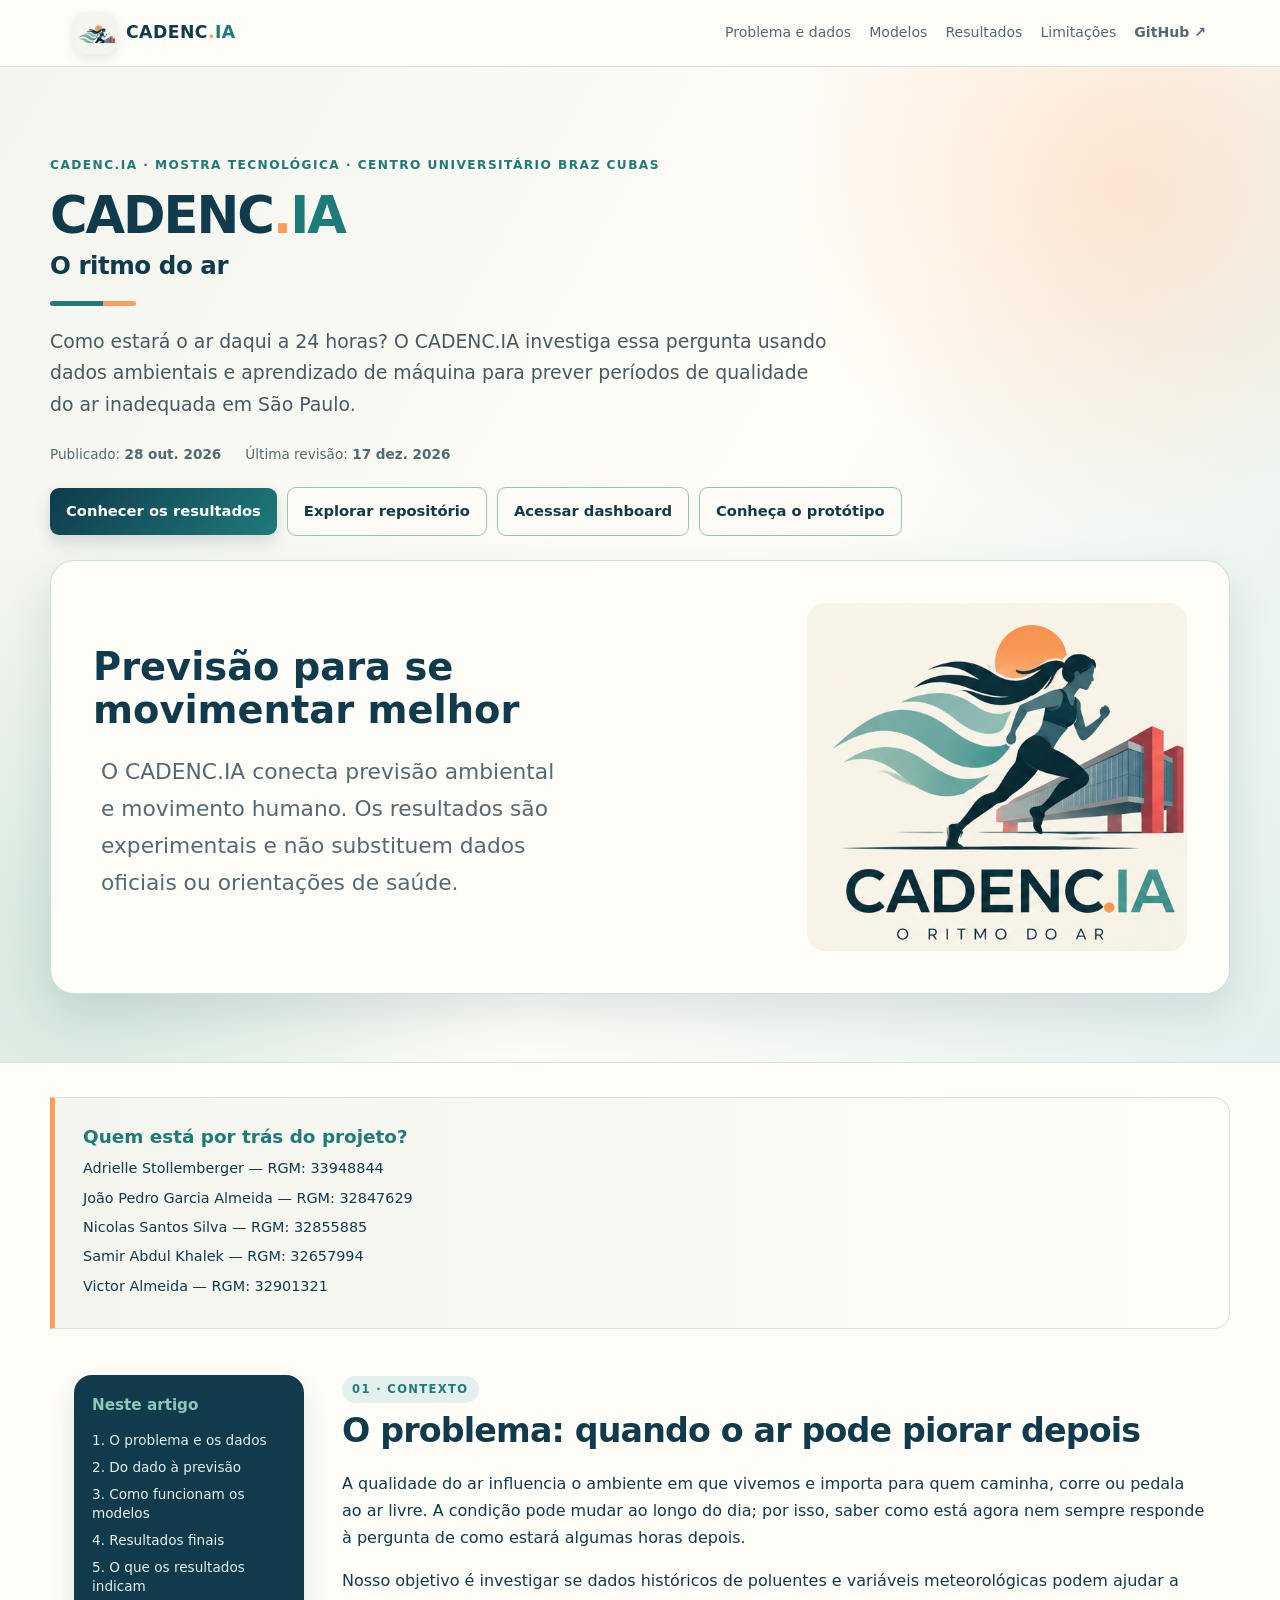
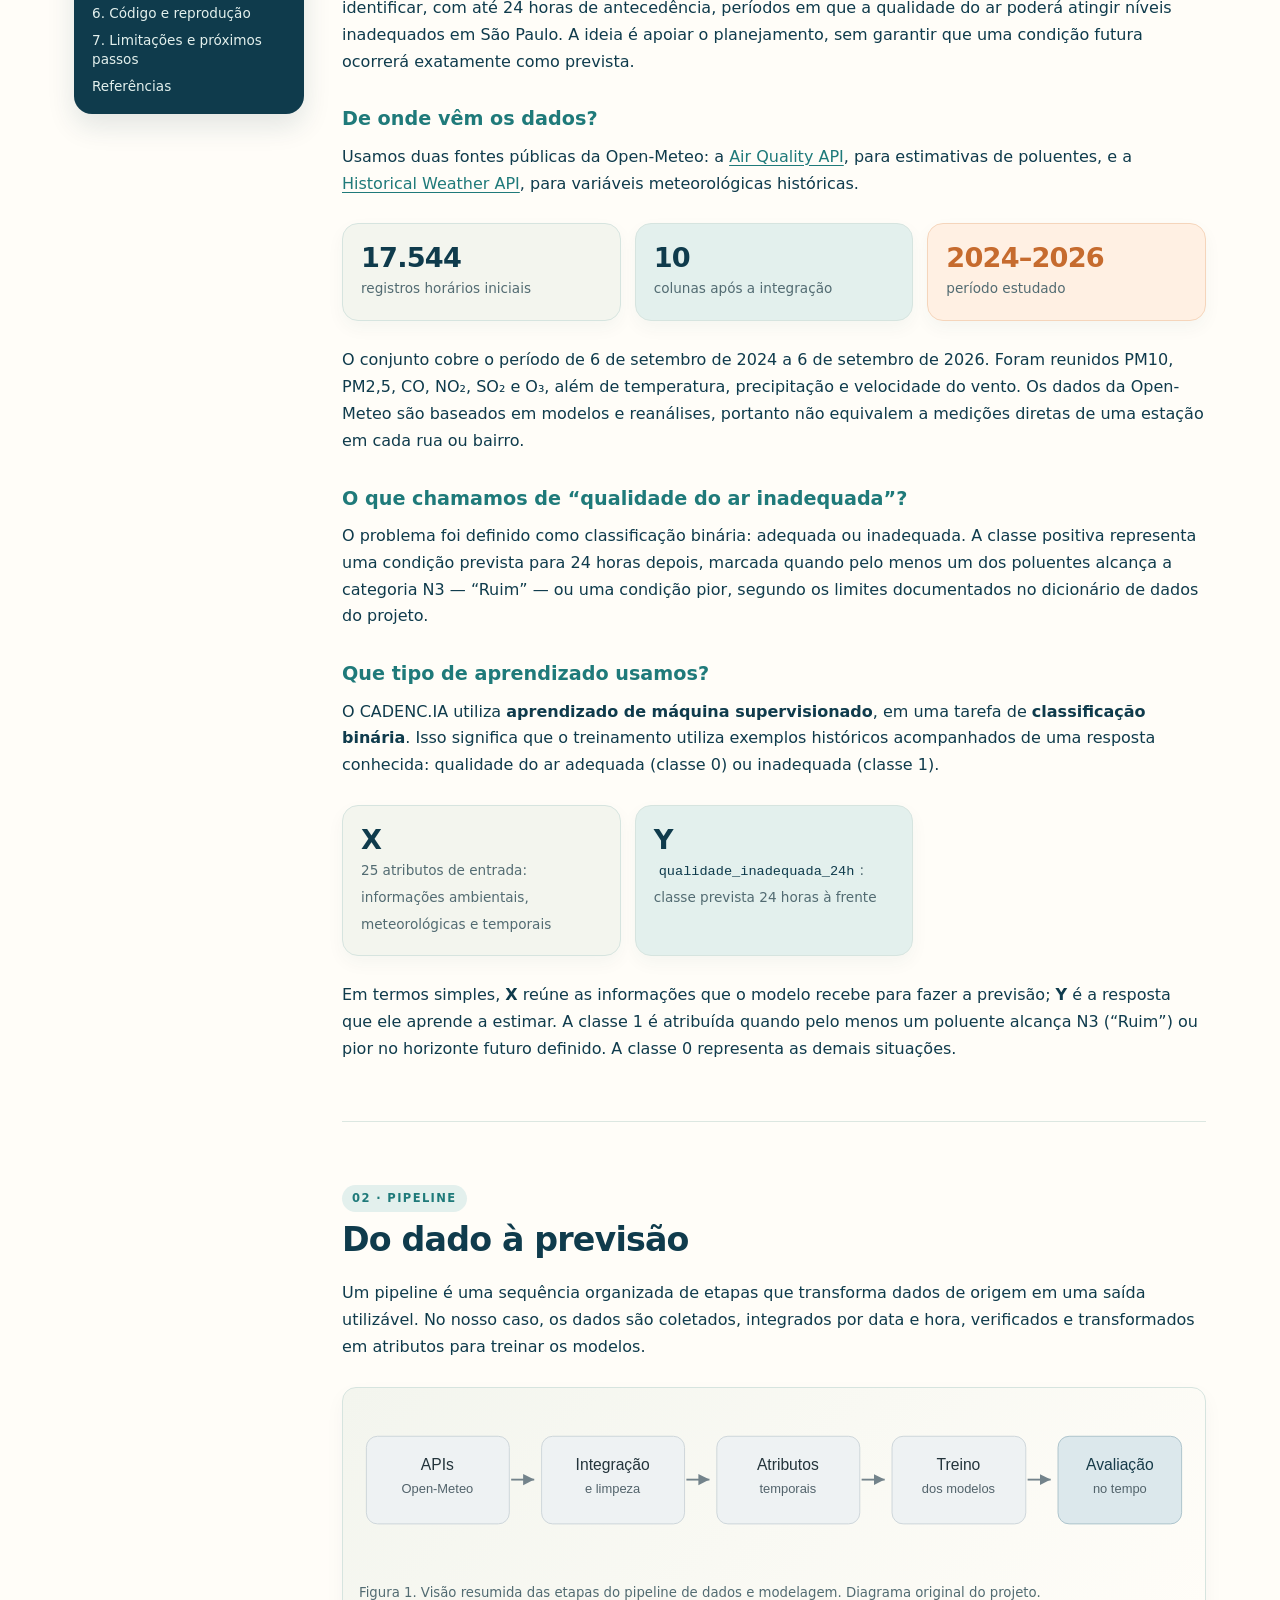
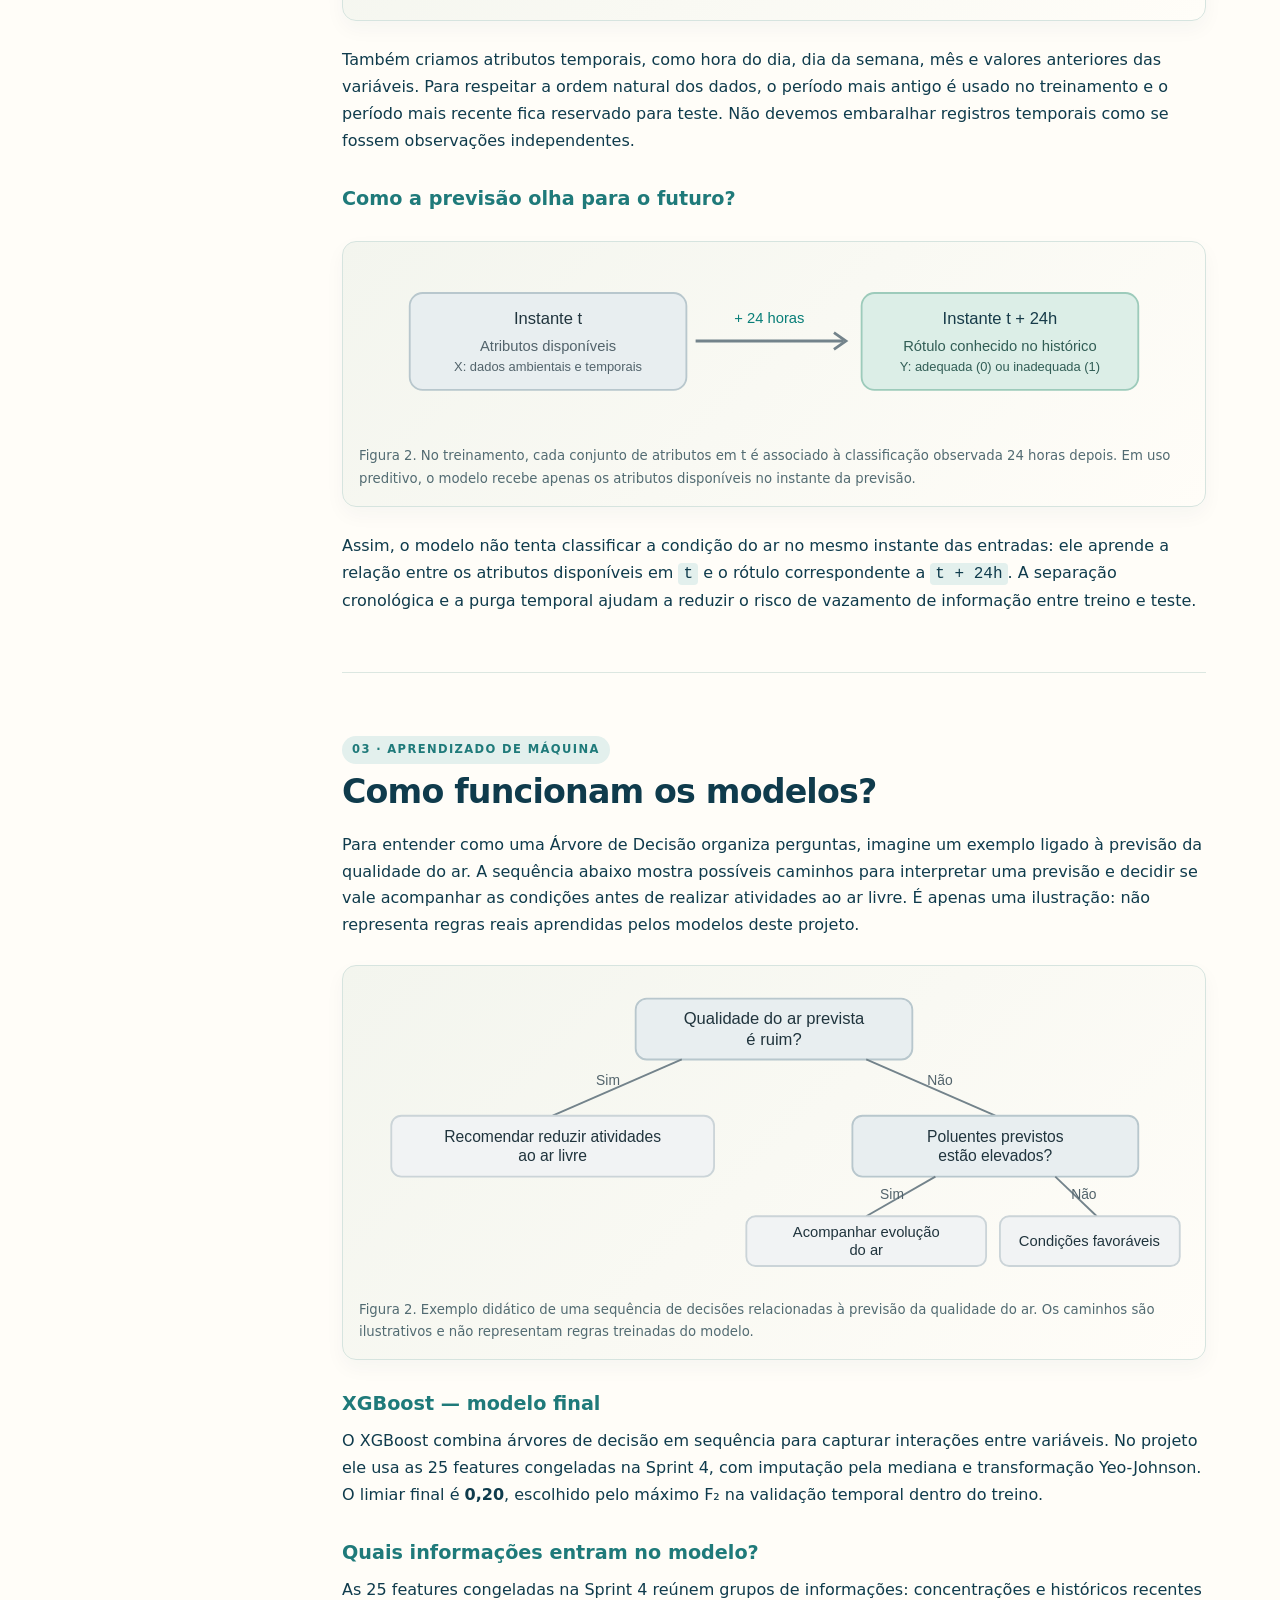
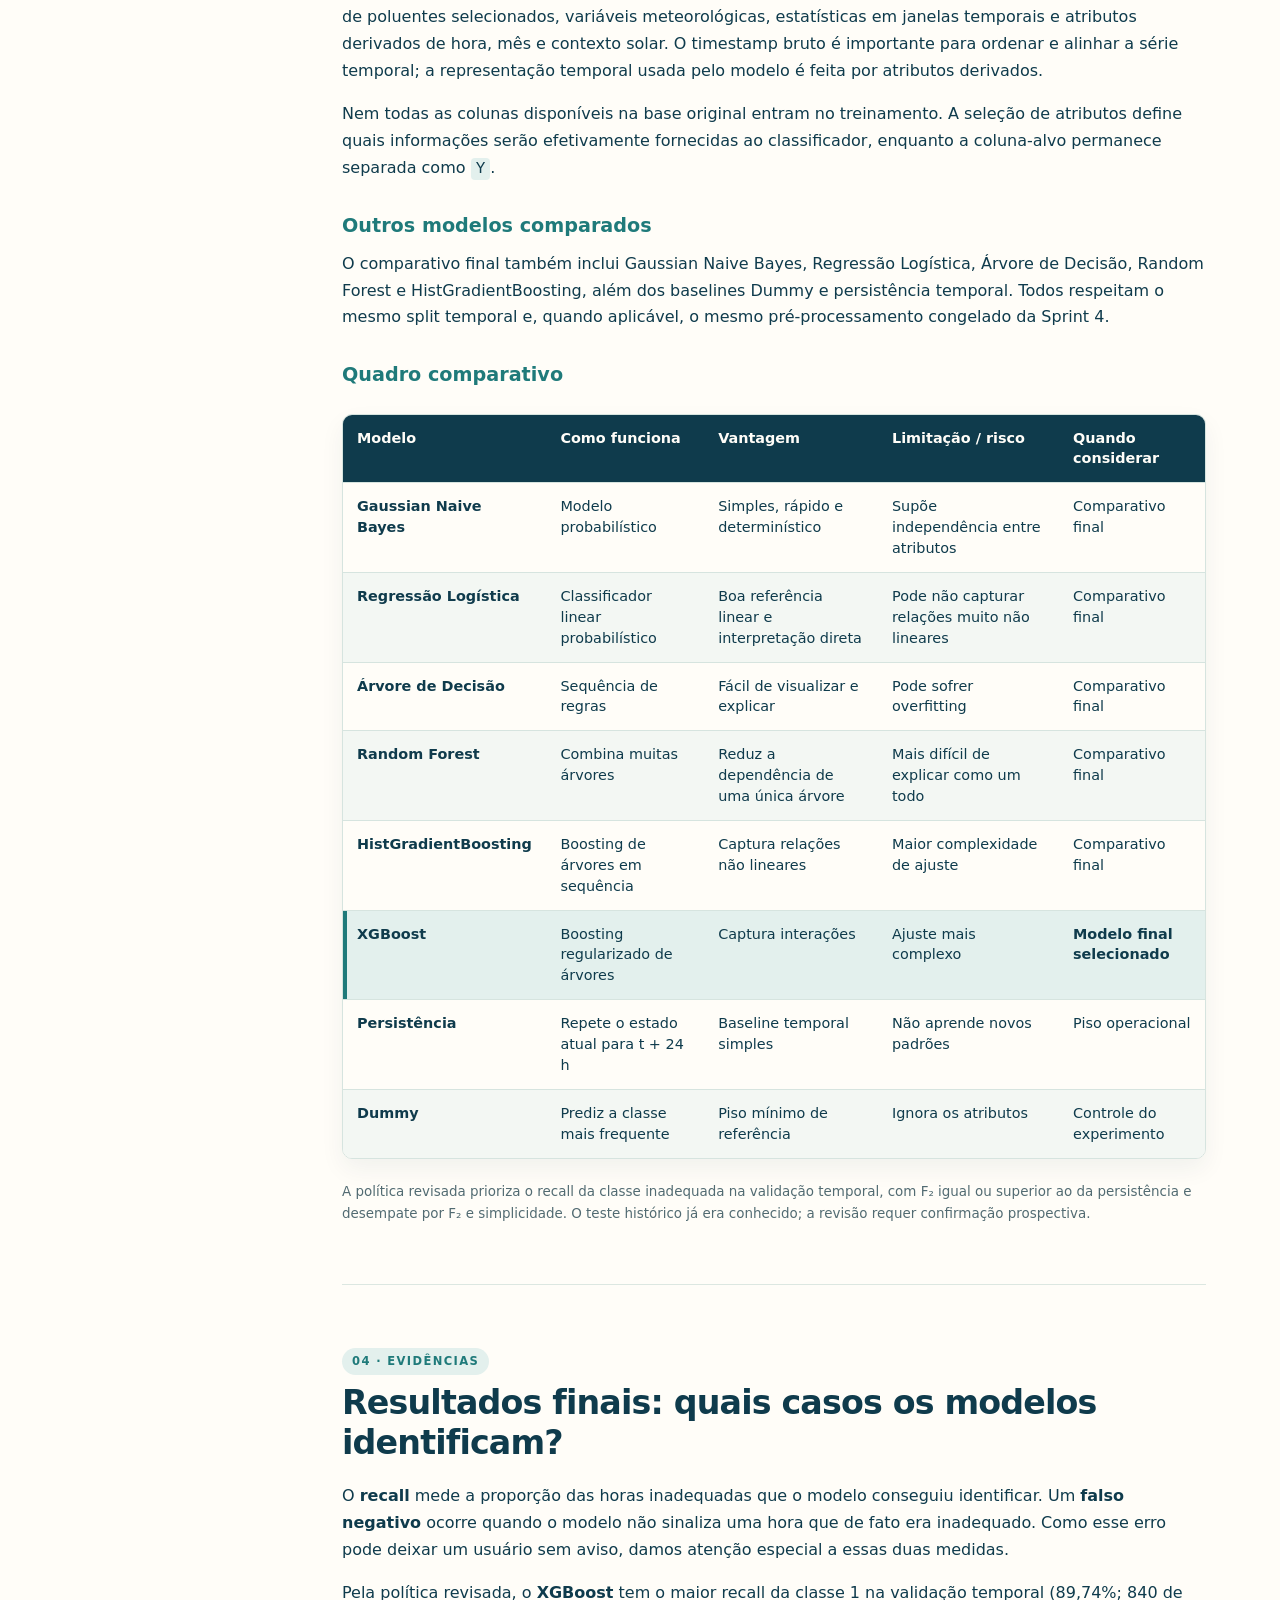
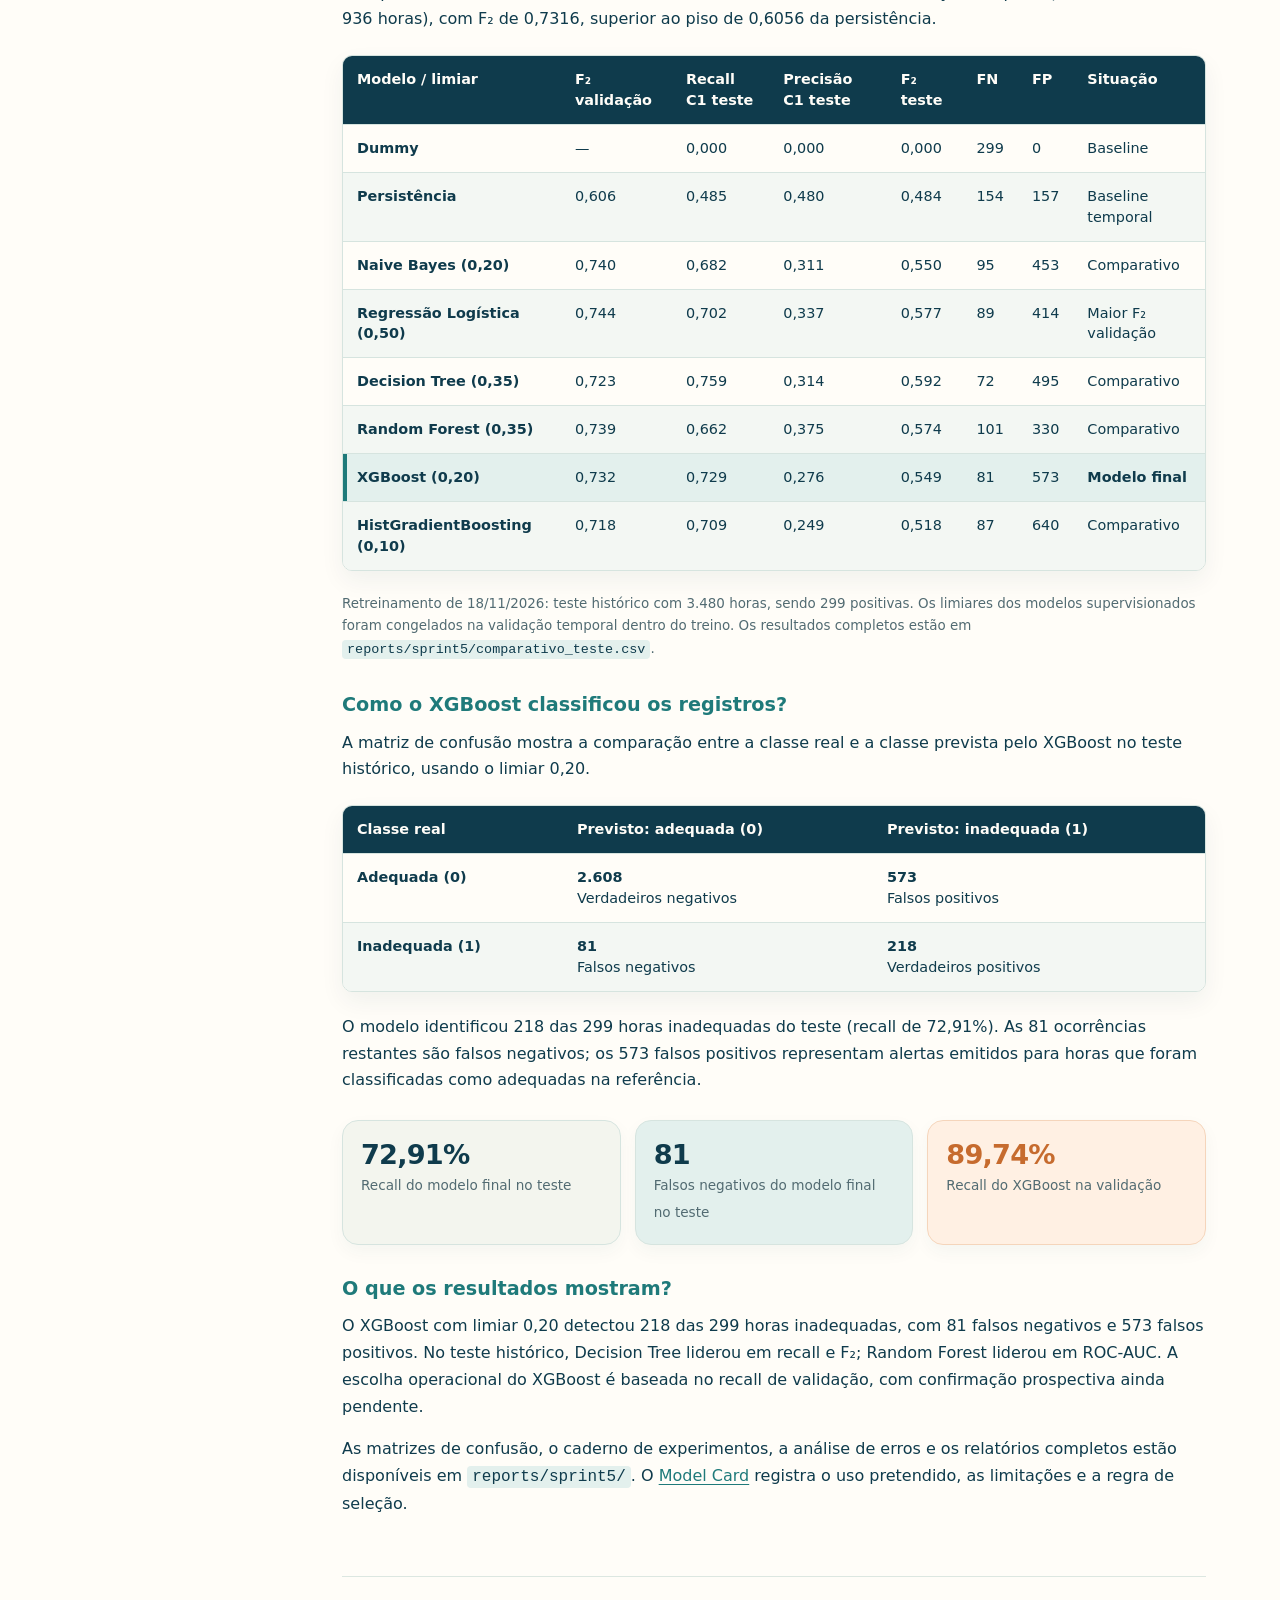
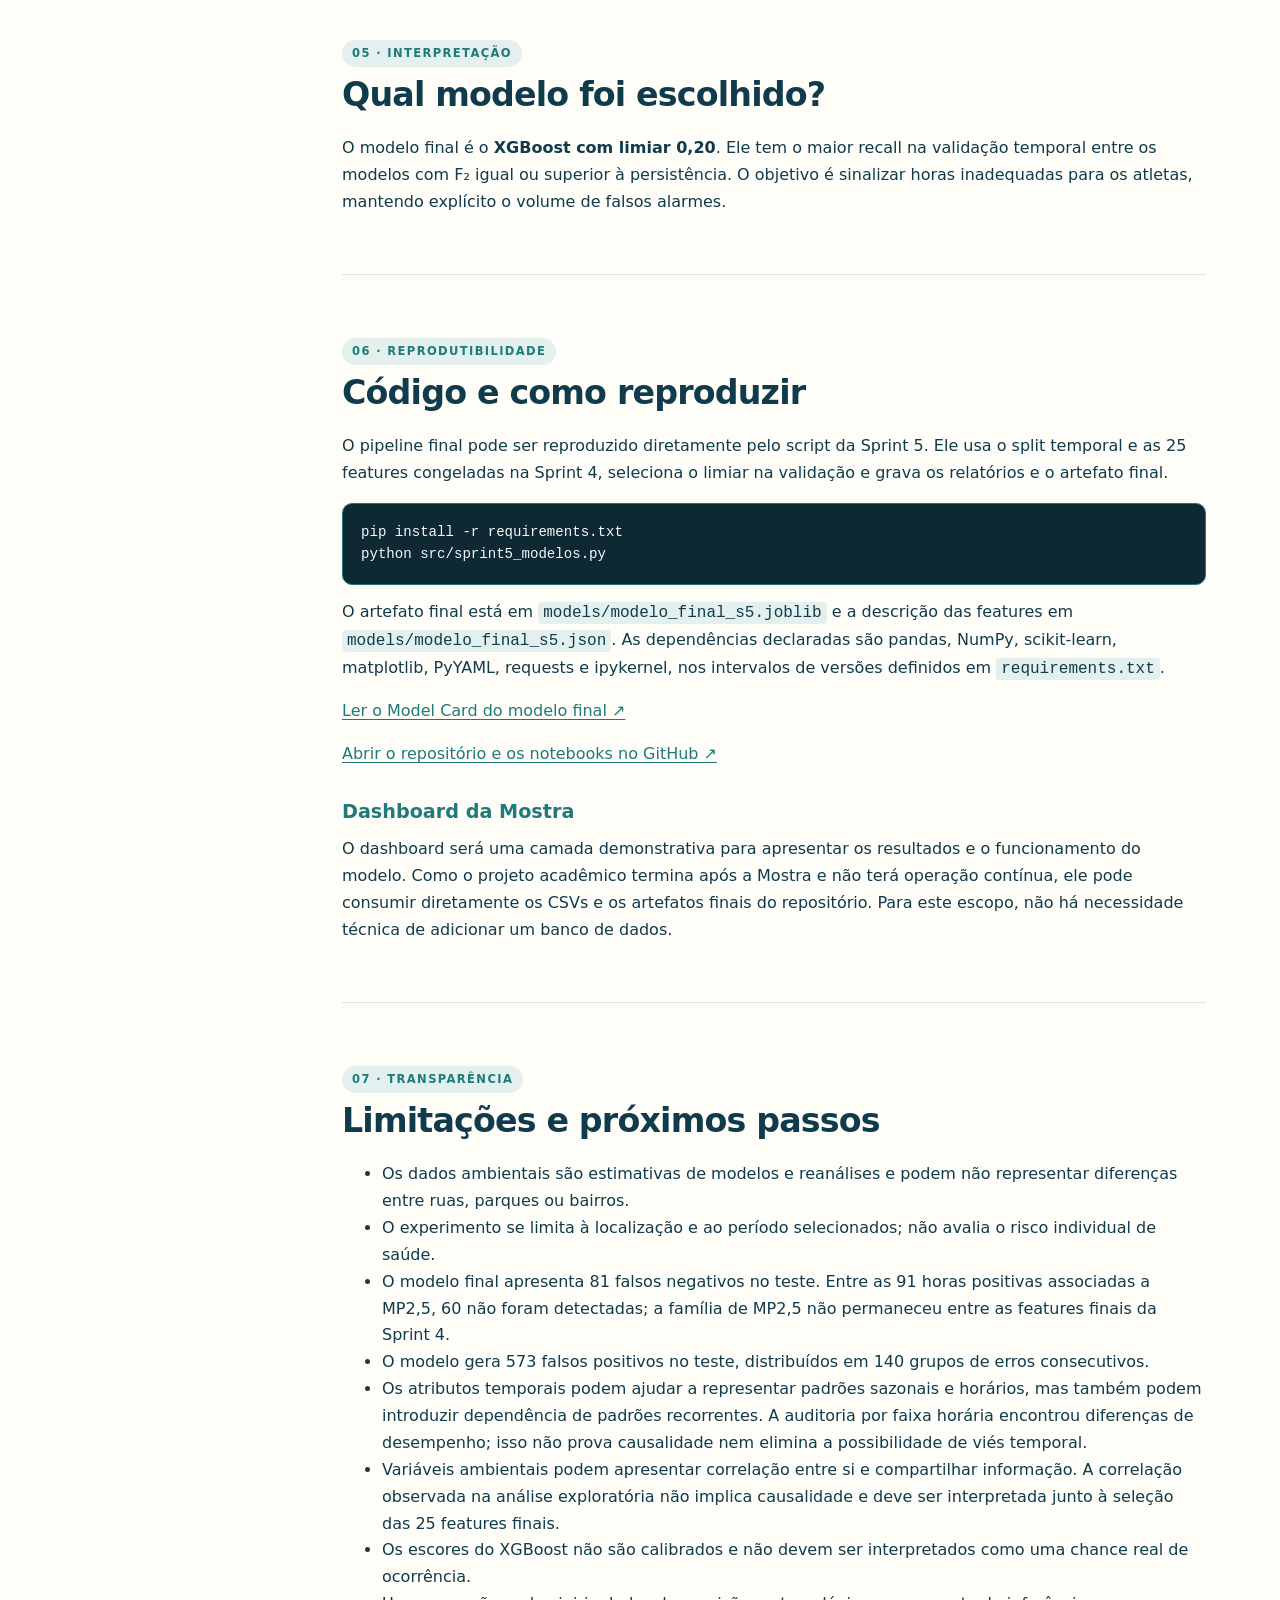
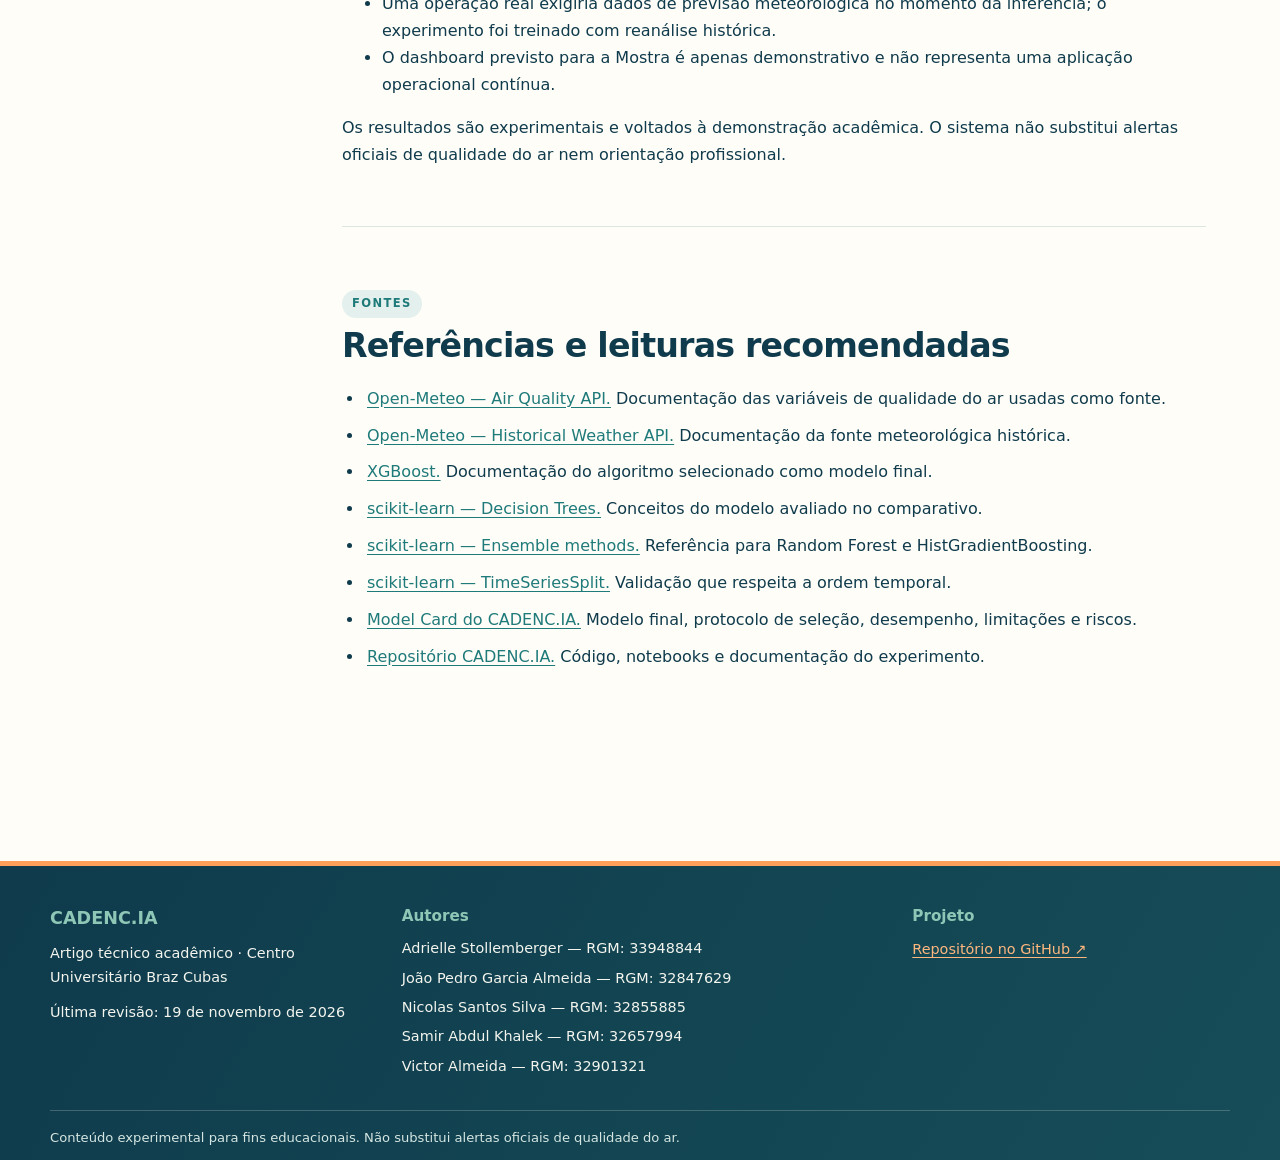
==== commit bd2ff932: "Refactor CSS for hero note text styling Removed old CSS comments and added new styles for hero note " ====
--- a/docs/index.html
+++ b/docs/index.html
@@ -7,7 +7,6 @@
   <title>CADENC.IA | O ritmo do ar</title>
   <link rel="stylesheet" href="assets/style.css">
   <style>
-    /* CADENC.IA: conteúdo da abertura em duas colunas, com logo à direita */
     #inicio.hero {
       display: flex;
       flex-direction: column;
@@ -52,15 +51,31 @@
       justify-self: end;
       margin: 0;
     }
-    @media (max-width: 700px) {
-      #inicio .hero-note { grid-template-columns: minmax(0, 1fr); }
-      #inicio .hero-note .hero-logo {
-        grid-column: 1;
-        grid-row: 2;
-        justify-self: center;
-        max-width: 310px;
-      }
-    }
+    
+  #inicio .hero-note-text h2 {
+  margin-top: 0;
+  font-size: clamp(2rem, 3vw, 3.4rem);
+  line-height: 1.12;
+  margin-bottom: 18px;
+}
+
+  #inicio .hero-note-text p {
+  margin-bottom: 0;
+  font-size: clamp(1.2rem, 1.7vw, 1.7rem);
+  line-height: 1.7;
+  max-width: 34ch;
+}
+    
+  @media (max-width: 700px) {
+  #inicio .hero-note-text h2 {
+  font-size: clamp(1.8rem, 7vw, 2.4rem);
+  }
+
+  #inicio .hero-note-text p {
+  font-size: clamp(1.05rem, 4.2vw, 1.25rem);
+  max-width: none;
+  }
+}
   </style>
 </head>
 <body>
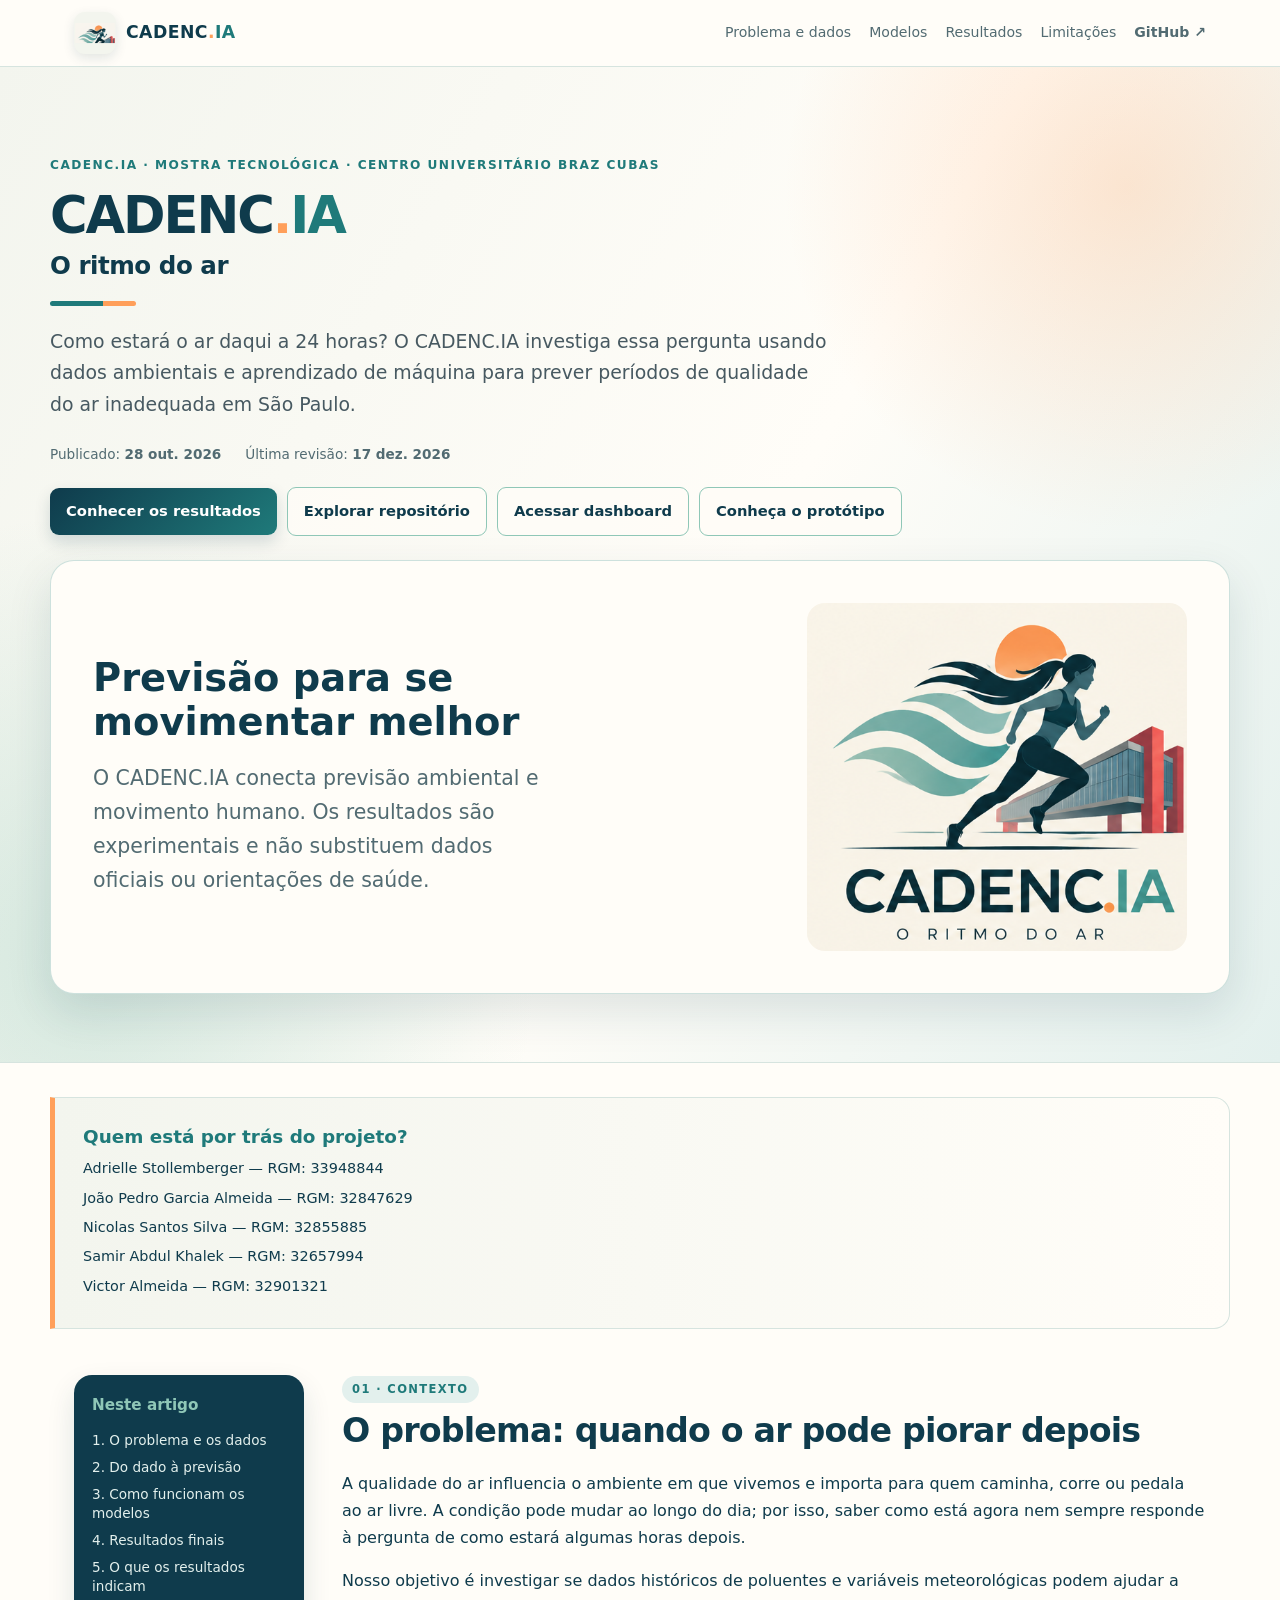
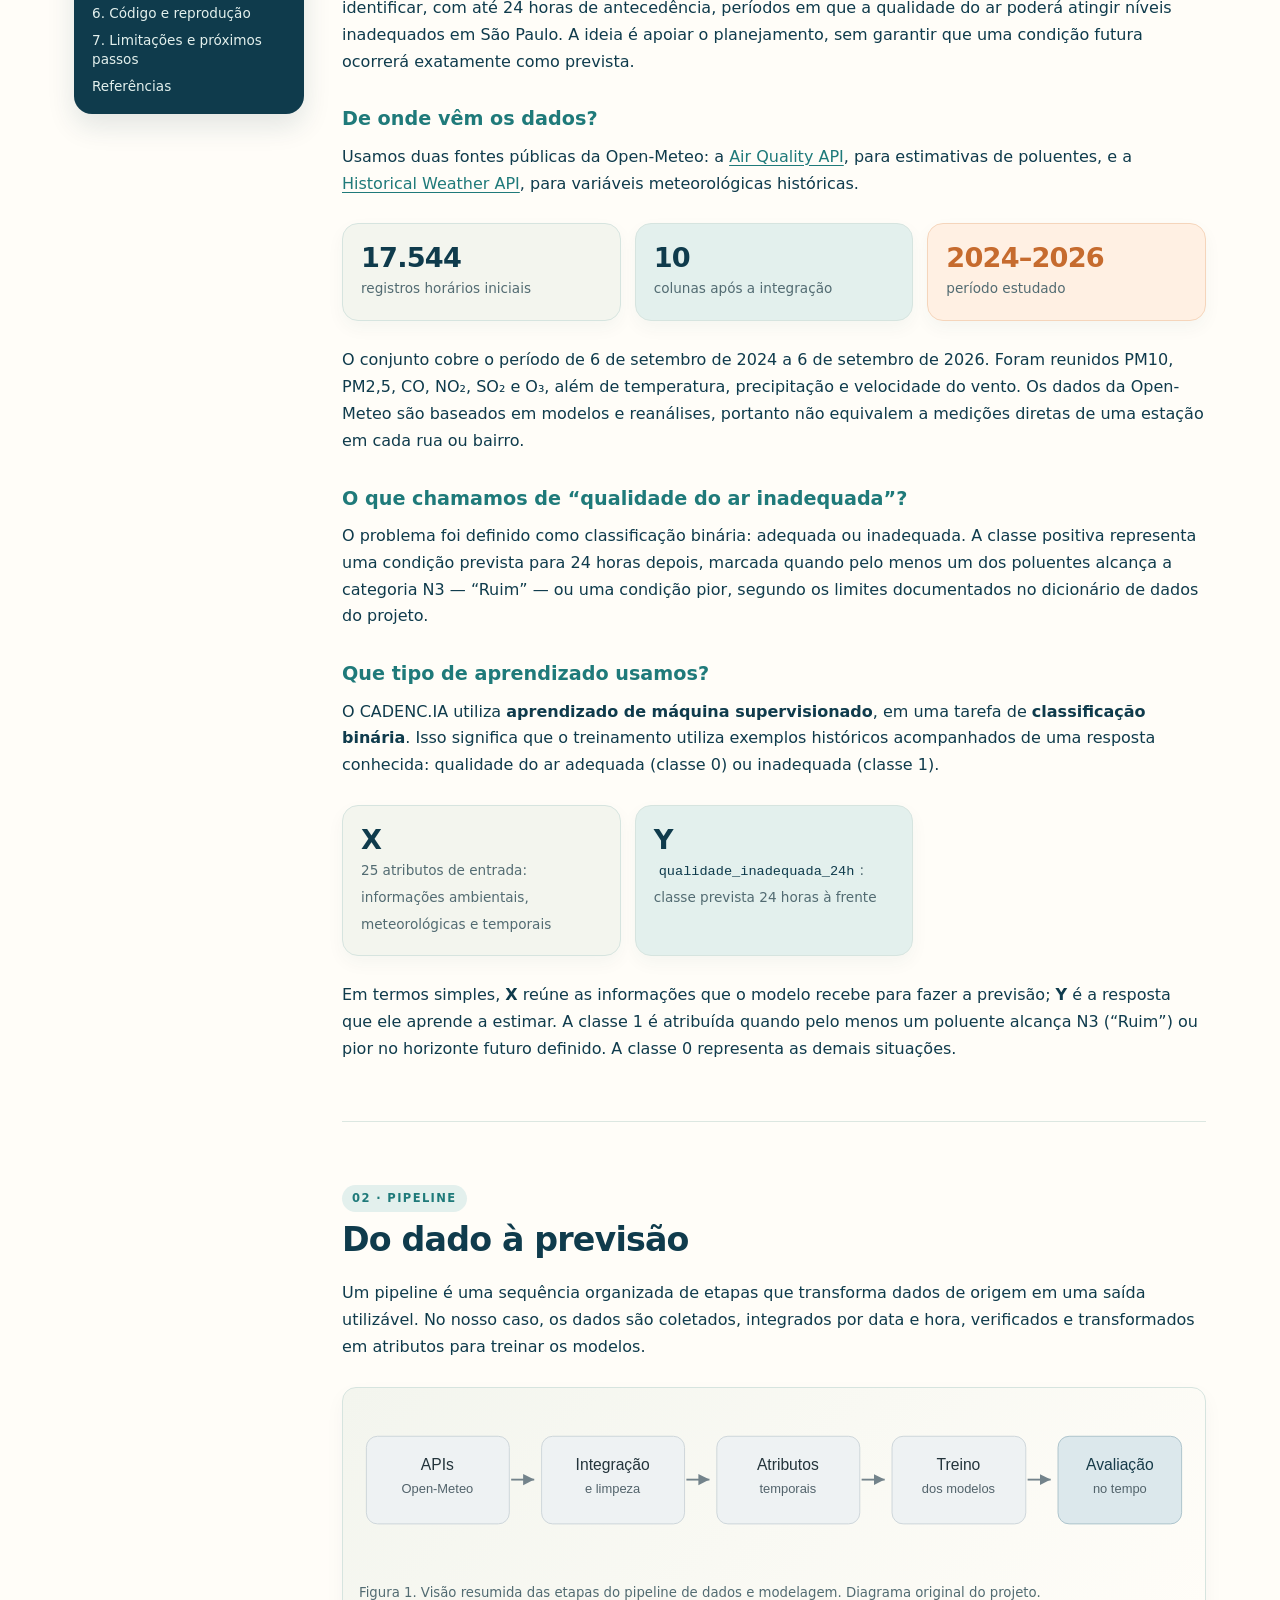
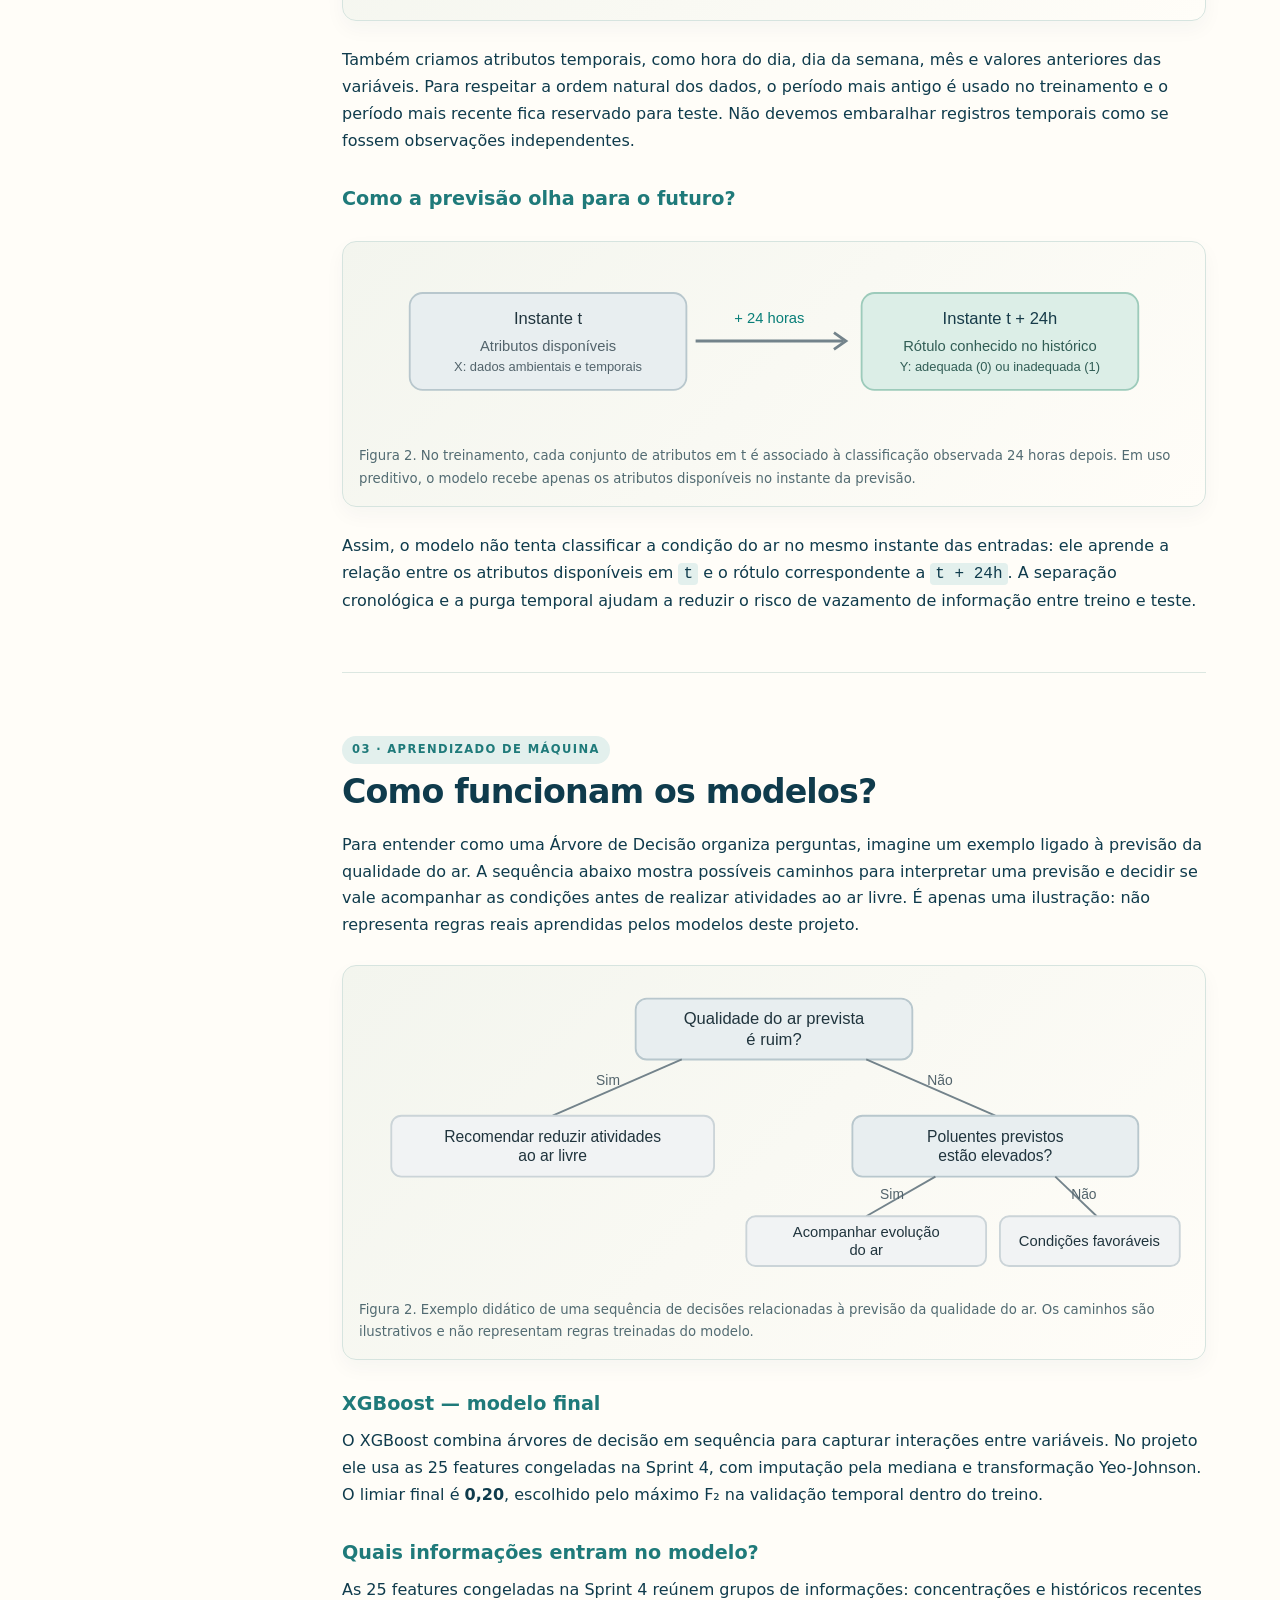
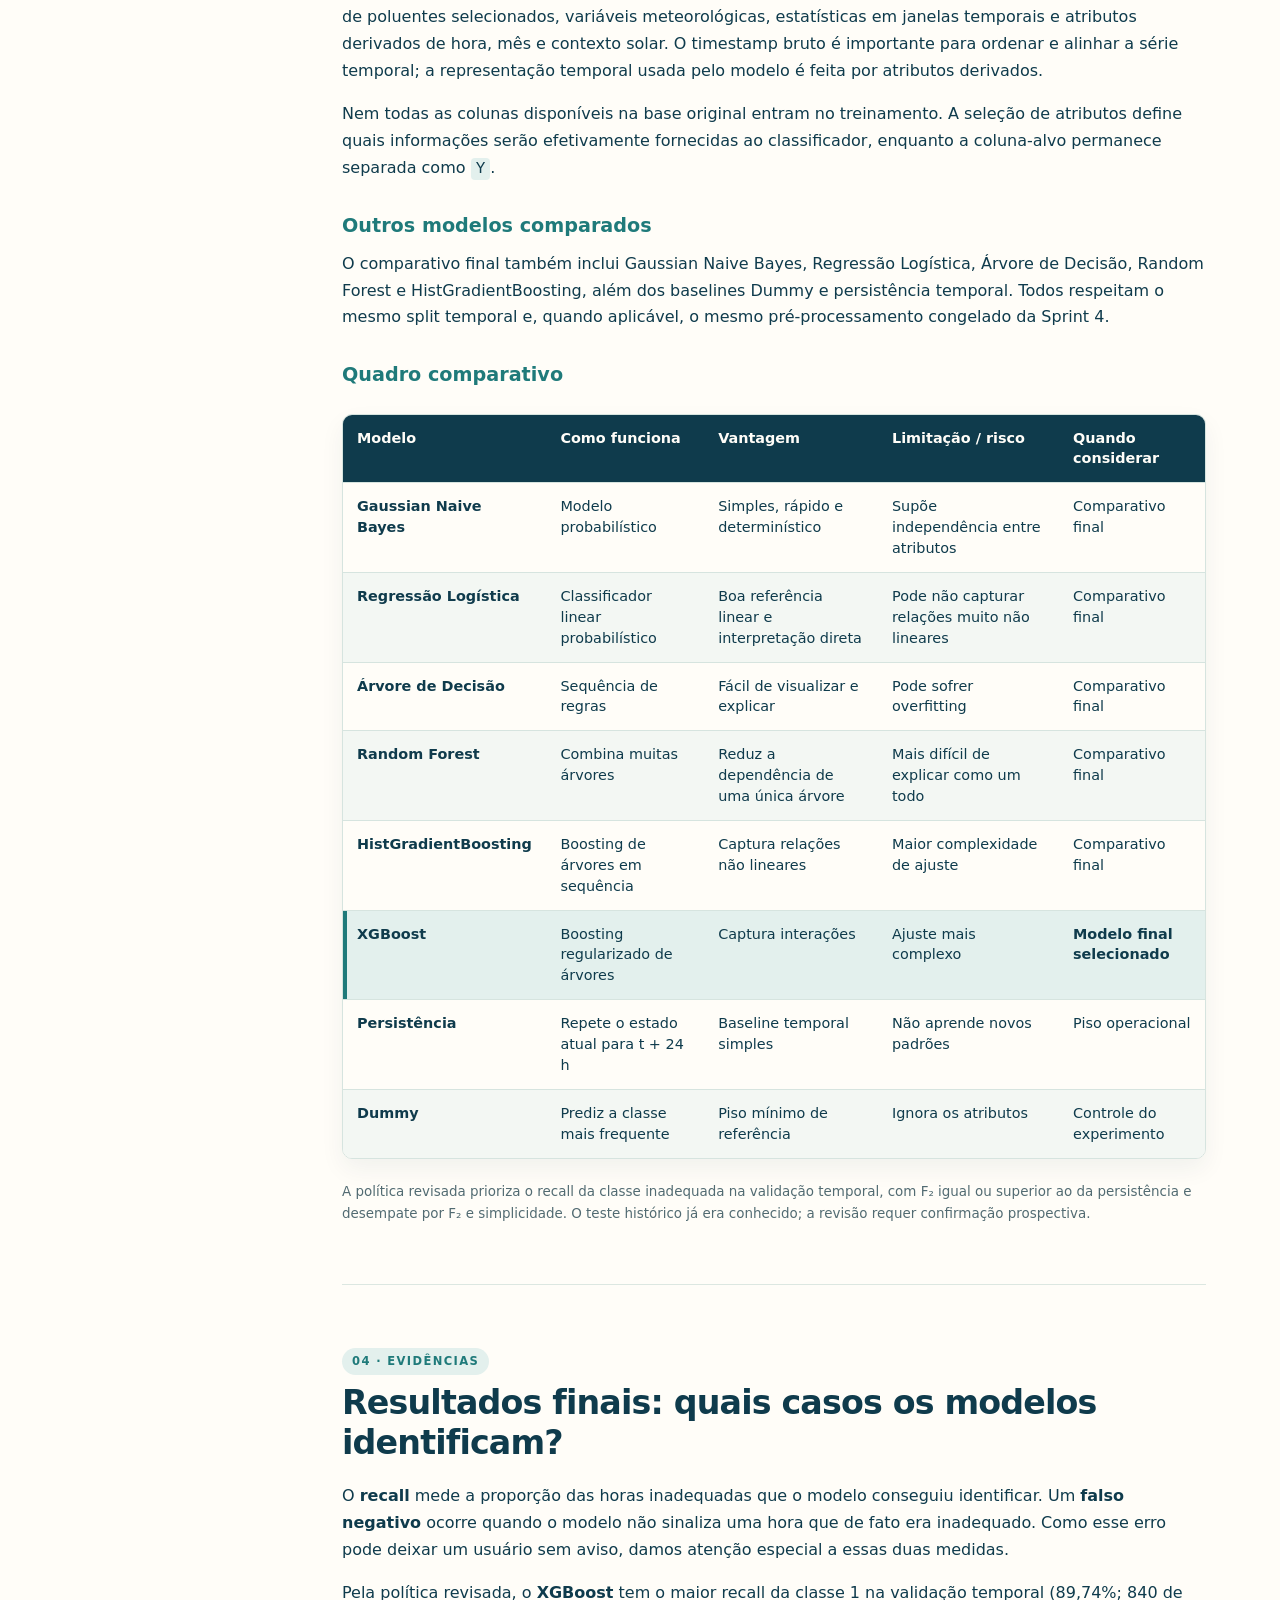
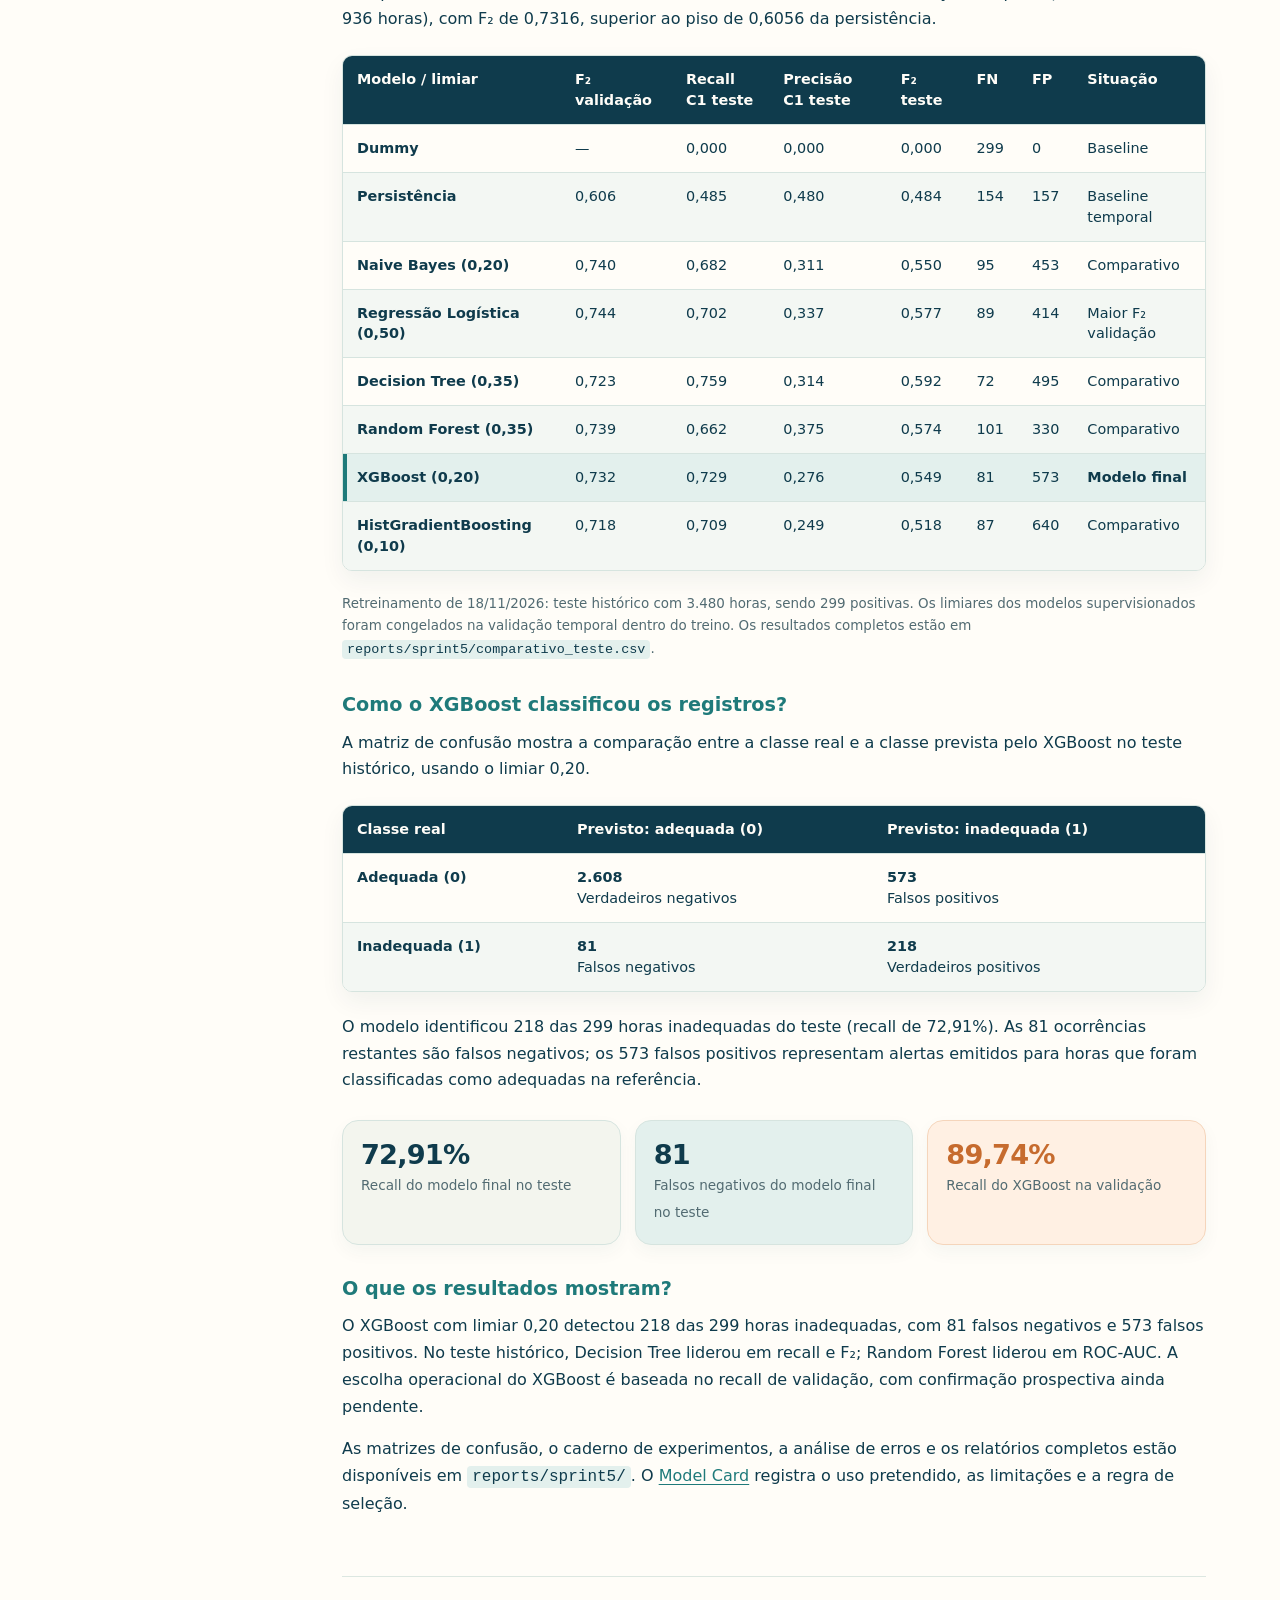
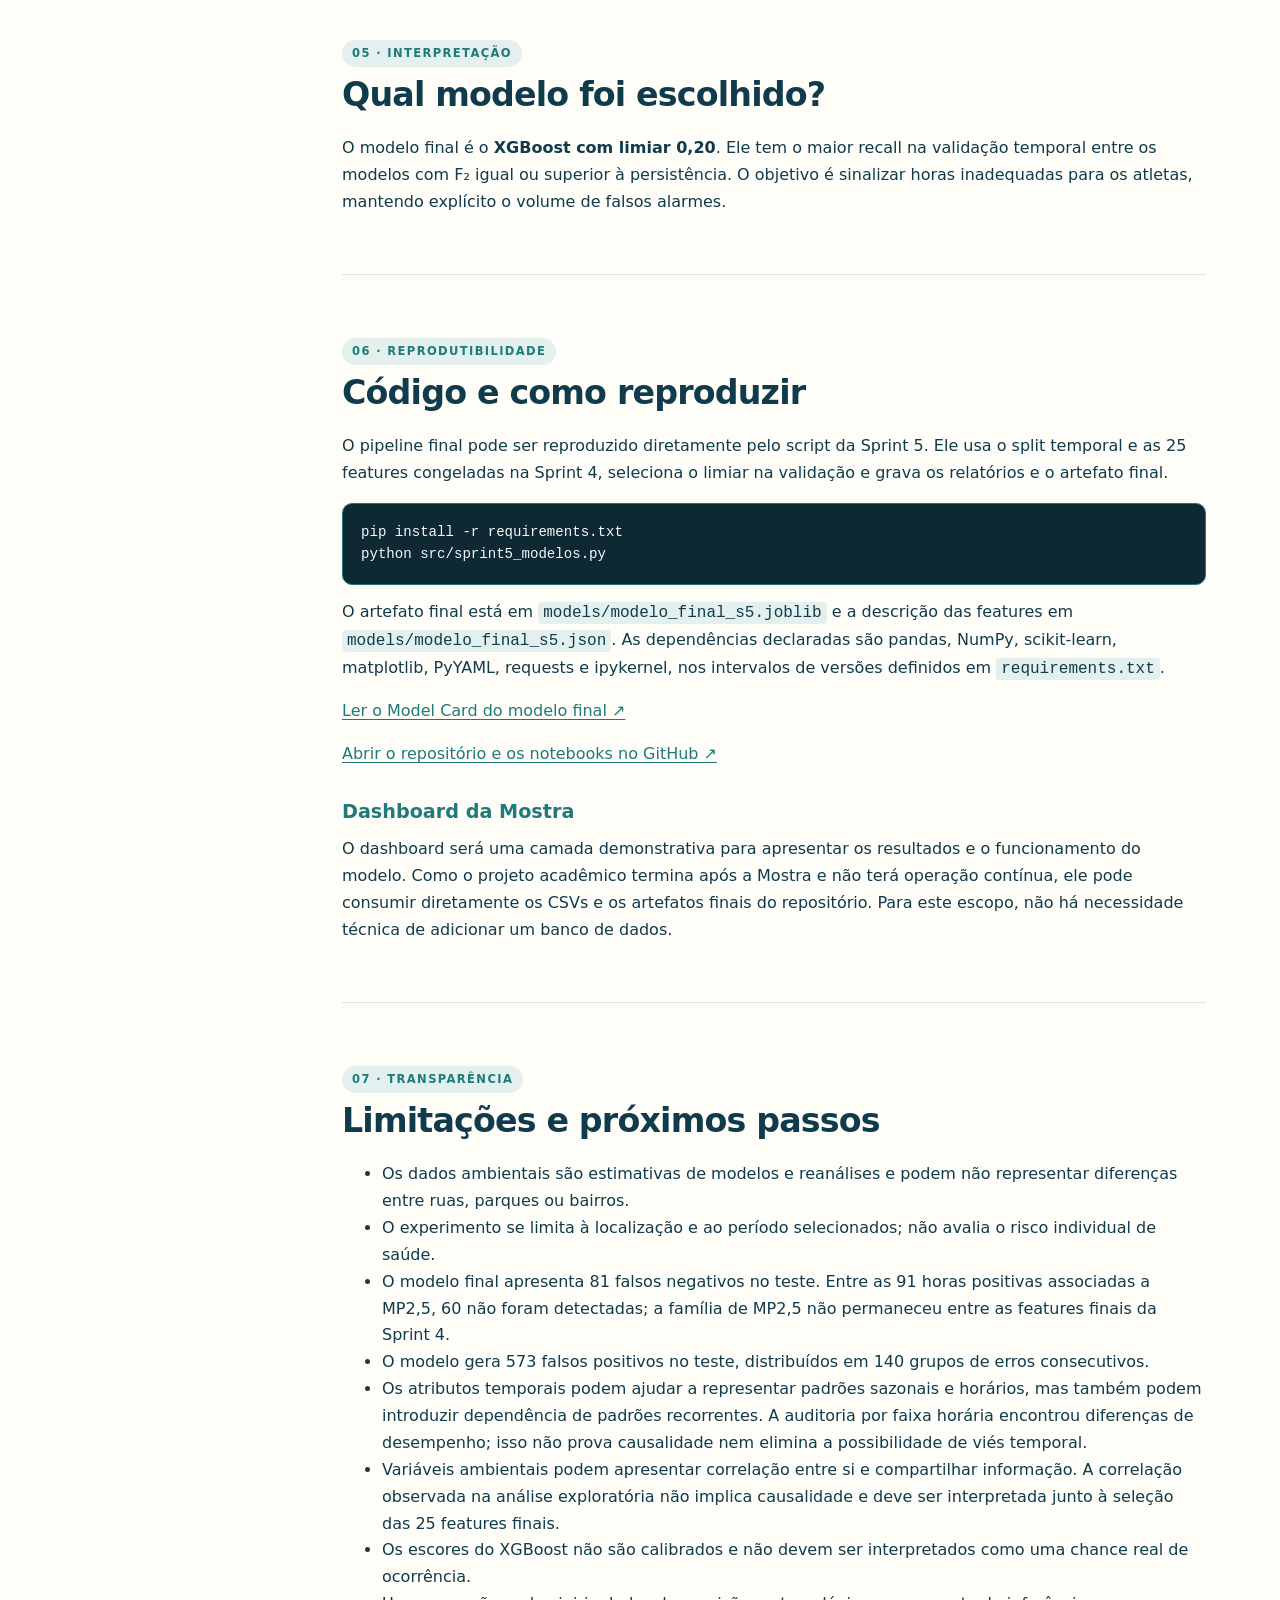
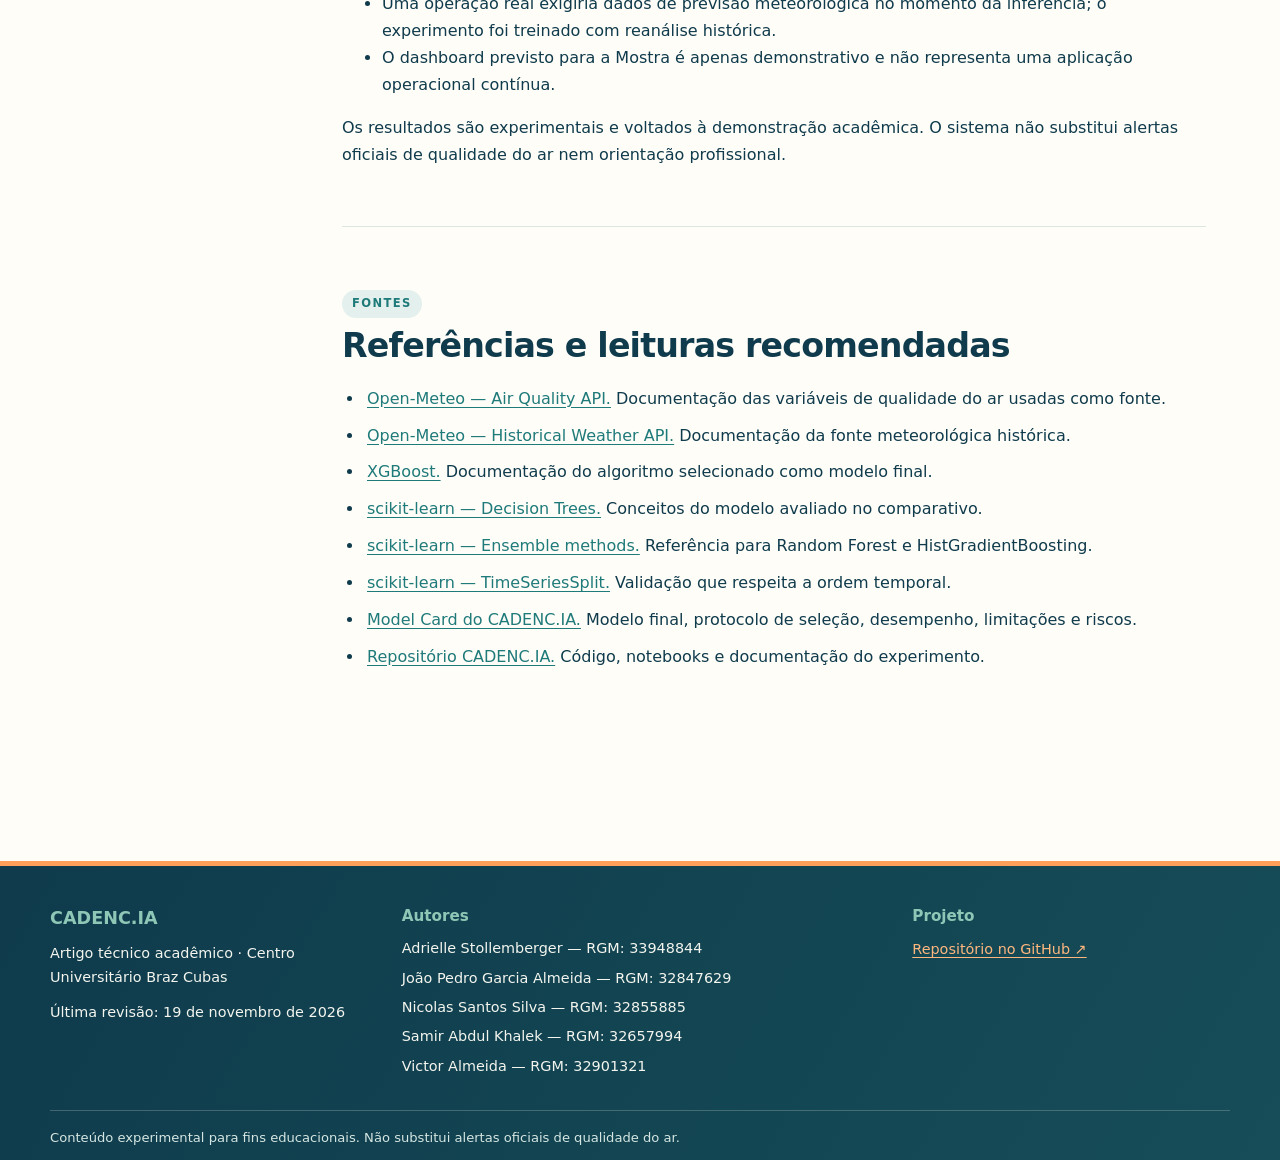
==== commit 2b3833ee: "Update hero note styles in index.html Refactor hero note styles for better responsiveness and specif" ====
--- a/docs/index.html
+++ b/docs/index.html
@@ -38,8 +38,6 @@
       text-align: left;
     }
     #inicio .hero-note-text { min-width: 0; }
-    #inicio .hero-note-text h2 { margin-top: 0; }
-    #inicio .hero-note-text p { margin-bottom: 0; }
     #inicio .hero-note .hero-logo {
       display: block;
       grid-column: 2;
@@ -52,30 +50,38 @@
       margin: 0;
     }
     
-  #inicio .hero-note-text h2 {
-  margin-top: 0;
-  font-size: clamp(2rem, 3vw, 3.4rem);
-  line-height: 1.12;
-  margin-bottom: 18px;
-}
-
-  #inicio .hero-note-text p {
-  margin-bottom: 0;
-  font-size: clamp(1.2rem, 1.7vw, 1.7rem);
-  line-height: 1.7;
-  max-width: 34ch;
-}
-    
-  @media (max-width: 700px) {
-  #inicio .hero-note-text h2 {
-  font-size: clamp(1.8rem, 7vw, 2.4rem);
-  }
-
-  #inicio .hero-note-text p {
-  font-size: clamp(1.05rem, 4.2vw, 1.25rem);
-  max-width: none;
-  }
-}
+    /* Texto do quadro "Previsão para se movimentar melhor" —
+       seletores reforçados + !important para vencer regras do assets/style.css */
+    #inicio.hero .hero-note .hero-note-text h2 {
+      margin: 0 0 18px !important;
+      font-size: clamp(2rem, 3vw, 3rem) !important;
+      line-height: 1.15 !important;
+    }
+    #inicio.hero .hero-note .hero-note-text p {
+      margin: 0 !important;
+      padding: 0 !important;
+      font-size: clamp(1.2rem, 1.6vw, 1.55rem) !important;
+      line-height: 1.65 !important;
+      max-width: 36ch !important;
+    }
+
+    @media (max-width: 700px) {
+      #inicio .hero-note {
+        grid-template-columns: 1fr;
+      }
+      #inicio .hero-note .hero-logo {
+        grid-column: 1;
+        grid-row: auto;
+        justify-self: center;
+      }
+      #inicio.hero .hero-note .hero-note-text h2 {
+        font-size: clamp(1.7rem, 7vw, 2.3rem) !important;
+      }
+      #inicio.hero .hero-note .hero-note-text p {
+        font-size: clamp(1.05rem, 4.2vw, 1.25rem) !important;
+        max-width: none !important;
+      }
+    }
   </style>
 </head>
 <body>
